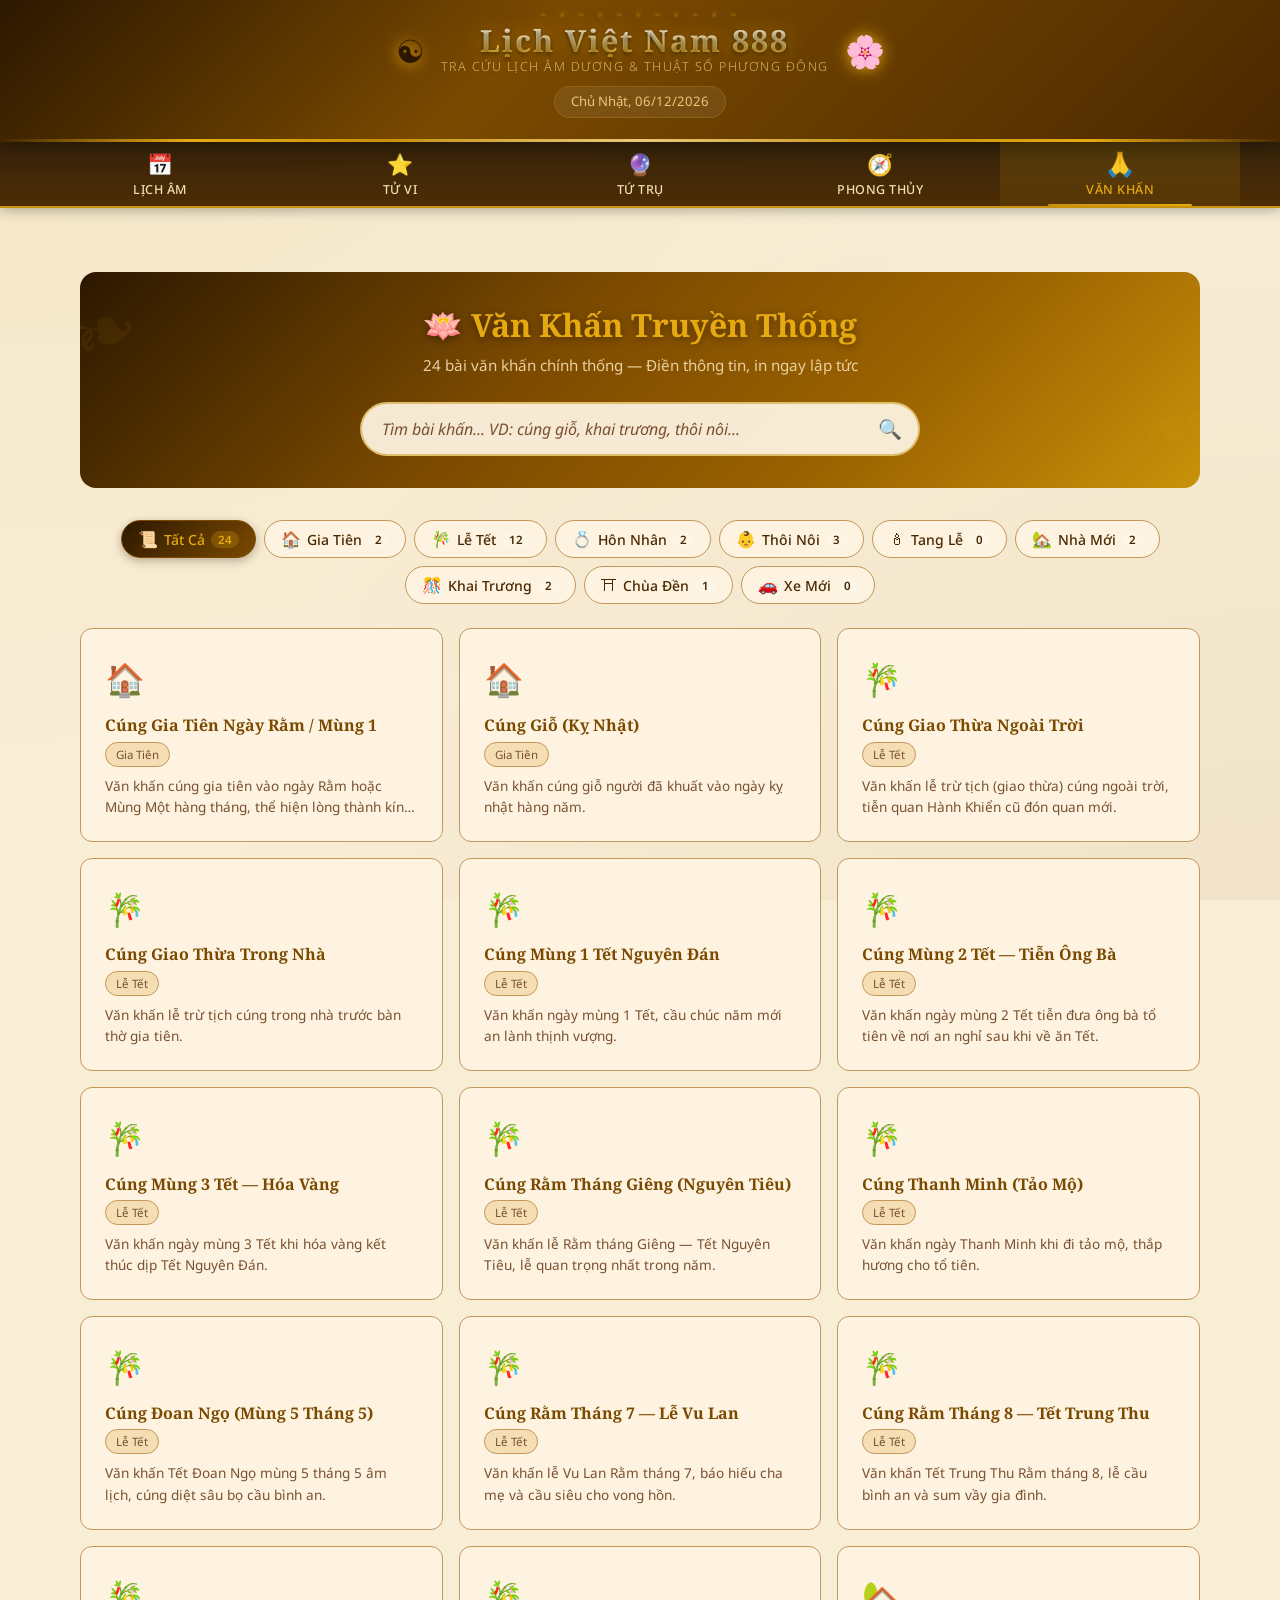
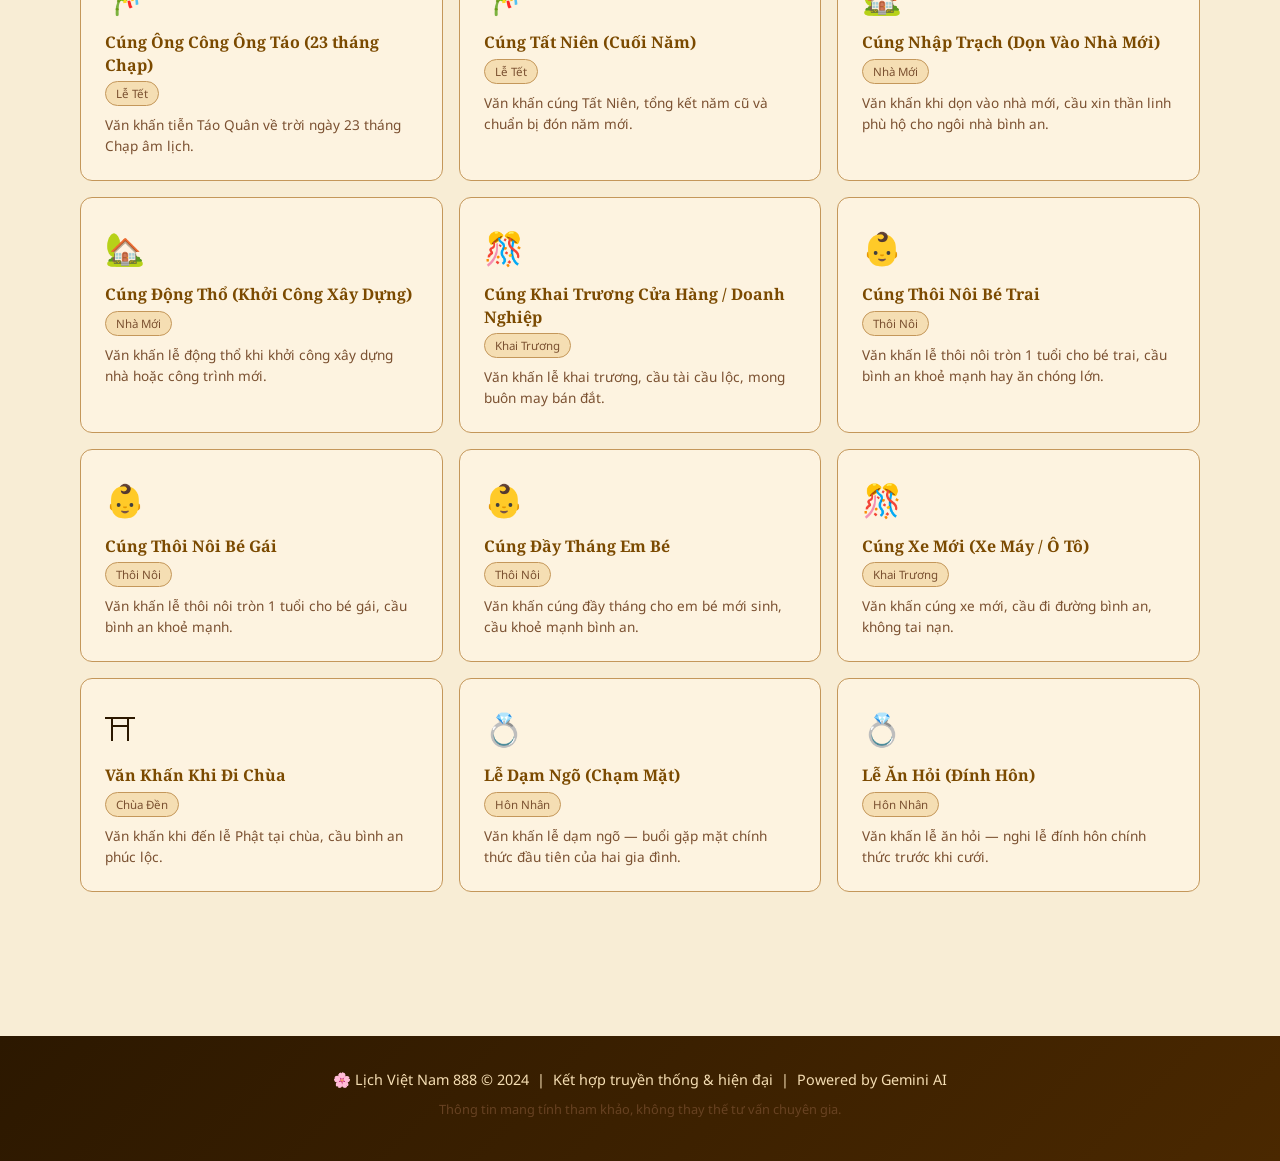
==== index.html @ 8cd6bfb8 "Add files via upload" ====
<!DOCTYPE html>
<html lang="vi">
<head>
  <meta charset="UTF-8" />
  <meta name="viewport" content="width=device-width, initial-scale=1.0" />
  <meta name="description" content="Lịch Việt Nam 888 - Tra cứu lịch âm, tử vi, tứ trụ, phong thủy và văn khấn truyền thống Việt Nam" />
  <title>Lịch Việt Nam 888 🌸</title>

  <!-- Google Fonts -->
  <link rel="preconnect" href="https://fonts.googleapis.com" />
  <link rel="preconnect" href="https://fonts.gstatic.com" crossorigin />
  <link href="https://fonts.googleapis.com/css2?family=Noto+Serif:ital,wght@0,400;0,600;0,700;1,400&family=Noto+Sans:wght@300;400;500;600&display=swap" rel="stylesheet" />

  <!-- CSS Core -->
  <link rel="stylesheet" href="css/base.css" />
  <link rel="stylesheet" href="css/header.css" />
  <link rel="stylesheet" href="css/components.css" />

  <!-- CSS Per-Feature -->
  <link rel="stylesheet" href="css/tu-vi.css" />
  <link rel="stylesheet" href="css/van-khan.css" />

  <!-- Print CSS -->
  <link rel="stylesheet" href="css/print.css" media="print" />
</head>
<body>

  <!-- ===== HEADER ===== -->
  <header class="site-header" id="site-header">
    <div class="header-inner">
      <div class="header-brand">
        <span class="brand-icon">☯</span>
        <div class="brand-text">
          <h1 class="brand-title">Lịch Việt Nam 888</h1>
          <p class="brand-sub">Tra cứu lịch âm dương &amp; thuật số phương Đông</p>
        </div>
        <span class="brand-icon brand-icon-right">🌸</span>
      </div>

      <!-- Thanh thông tin ngày hôm nay -->
      <div class="header-today" id="header-today">
        <span id="today-solar"></span>
      </div>
    </div>
  </header>

  <!-- ===== NAVIGATION ===== -->
  <nav class="main-nav" id="main-nav">
    <div class="nav-inner">
      <button class="nav-tab" data-section="lich-am" onclick="loadSection('lich-am')">
        <span class="tab-icon">📅</span>
        <span class="tab-label">Lịch Âm</span>
      </button>
      <button class="nav-tab" data-section="tu-vi" onclick="loadSection('tu-vi')">
        <span class="tab-icon">⭐</span>
        <span class="tab-label">Tử Vi</span>
      </button>
      <button class="nav-tab" data-section="tu-tru" onclick="loadSection('tu-tru')">
        <span class="tab-icon">🔮</span>
        <span class="tab-label">Tứ Trụ</span>
      </button>
      <button class="nav-tab" data-section="phong-thuy" onclick="loadSection('phong-thuy')">
        <span class="tab-icon">🧭</span>
        <span class="tab-label">Phong Thủy</span>
      </button>
      <button class="nav-tab active" data-section="van-khan" onclick="loadSection('van-khan')">
        <span class="tab-icon">🙏</span>
        <span class="tab-label">Văn Khấn</span>
      </button>
    </div>
  </nav>

  <!-- ===== APP CONTAINER ===== -->
  <main id="app" class="app-container">
    <div class="app-loading" id="app-loading">
      <div class="loading-spinner"></div>
      <p>Đang tải...</p>
    </div>
  </main>

  <!-- ===== TOAST NOTIFICATION ===== -->
  <div id="toast-container" class="toast-container"></div>

  <!-- ===== FOOTER ===== -->
  <footer class="site-footer">
    <div class="footer-inner">
      <p>🌸 Lịch Việt Nam 888 &copy; 2024 &nbsp;|&nbsp; Kết hợp truyền thống &amp; hiện đại &nbsp;|&nbsp; Powered by Gemini AI</p>
      <p class="footer-note">Thông tin mang tính tham khảo, không thay thế tư vấn chuyên gia.</p>
    </div>
  </footer>

  <!-- ===== JAVASCRIPT ===== -->
  <!-- Config -->
  <script src="js/config.js"></script>

  <!-- AI Service -->
  <script src="js/ai-service.js"></script>

  <!-- Data -->
  <script src="js/data/van-khan-data.js"></script>
  <script src="js/data/sao-tu-vi.js"></script>

  <!-- Engines -->
  <script src="js/engines/tu-vi-engine.js"></script>

  <!-- App Router (phải load trước UI modules) -->
  <script src="js/app.js"></script>

  <!-- UI Modules -->
  <script src="js/ui/van-khan-ui.js"></script>
  <script src="js/ui/tu-vi-ui.js"></script>

  <!-- AI Modules -->
  <script src="js/ai/van-khan-ai.js"></script>
  <script src="js/ai/tu-vi-ai.js"></script>

</body>
</html>
---- css/base.css ----
/* ============================================================
   base.css — Reset, CSS Variables, Typography, Layout Chung
   Lịch Việt Nam 888
   ============================================================ */

/* ---- CSS Custom Properties ---- */
:root {
  /* Màu chủ đạo */
  --red:    #7B4A00;
  --red2:   #9B6200;
  --gold:   #C8920A;
  --gold2:  #E6AA10;
  --cream:  #FDF3E0;
  --cream2: #F5DEB3;
  --cream3: #E8C97A;
  --ink:    #2C1800;
  --ink2:   #4A2800;
  --ink3:   #7A5030;
  --bg:     #F8EDD5;
  --border: #C4975A;
  --shadow: rgba(100,60,10,0.18);

  /* Màu bổ sung */
  --green-good:  #2E7D32;
  --green-light: #E8F5E9;
  --red-bad:     #C62828;
  --red-light:   #FFEBEE;
  --blue-info:   #1565C0;
  --blue-light:  #E3F2FD;
  --amber:       #F57F17;
  --amber-light: #FFF8E1;

  /* Ngũ Hành */
  --kim-color:  #9E9E9E;
  --moc-color:  #388E3C;
  --thuy-color: #1565C0;
  --hoa-color:  #D32F2F;
  --tho-color:  #F57F17;

  /* Fonts */
  --font-serif: 'Noto Serif', 'Times New Roman', Georgia, serif;
  --font-sans:  'Noto Sans', 'Segoe UI', sans-serif;

  /* Spacing */
  --sp-xs:  4px;
  --sp-sm:  8px;
  --sp-md:  16px;
  --sp-lg:  24px;
  --sp-xl:  32px;
  --sp-2xl: 48px;

  /* Border radius */
  --r-sm:  4px;
  --r-md:  8px;
  --r-lg:  12px;
  --r-xl:  16px;
  --r-pill: 50px;

  /* Shadows */
  --shadow-sm:  0 1px 3px var(--shadow);
  --shadow-md:  0 4px 12px var(--shadow);
  --shadow-lg:  0 8px 24px var(--shadow);
  --shadow-xl:  0 12px 40px rgba(100,60,10,0.25);

  /* Transitions */
  --trans-fast:   0.15s ease;
  --trans-normal: 0.25s ease;
  --trans-slow:   0.4s ease;

  /* Layout */
  --max-width: 1200px;
  --content-pad: 20px;
}

/* ---- Box Model Reset ---- */
*,
*::before,
*::after {
  box-sizing: border-box;
  margin: 0;
  padding: 0;
}

/* ---- Base HTML / Body ---- */
html {
  font-size: 16px;
  scroll-behavior: smooth;
  -webkit-text-size-adjust: 100%;
}

body {
  font-family: var(--font-sans);
  font-size: 15px;
  line-height: 1.65;
  color: var(--ink);
  background-color: var(--bg);
  background-image:
    radial-gradient(ellipse at top left, rgba(200,146,10,0.08) 0%, transparent 60%),
    radial-gradient(ellipse at bottom right, rgba(123,74,0,0.06) 0%, transparent 60%);
  background-attachment: fixed;
  min-height: 100vh;
}

/* ---- Typography ---- */
h1, h2, h3, h4, h5, h6 {
  font-family: var(--font-serif);
  color: var(--ink);
  line-height: 1.3;
  font-weight: 700;
}

h1 { font-size: 2rem; }
h2 { font-size: 1.6rem; }
h3 { font-size: 1.3rem; }
h4 { font-size: 1.1rem; }
h5 { font-size: 1rem; }
h6 { font-size: 0.9rem; }

p {
  color: var(--ink2);
  margin-bottom: var(--sp-md);
}

p:last-child {
  margin-bottom: 0;
}

a {
  color: var(--red2);
  text-decoration: none;
  transition: color var(--trans-fast);
}

a:hover {
  color: var(--gold);
}

strong, b {
  font-weight: 600;
  color: var(--ink);
}

em, i {
  font-style: italic;
}

small {
  font-size: 0.8em;
  color: var(--ink3);
}

/* ---- Lists ---- */
ul, ol {
  padding-left: var(--sp-lg);
  color: var(--ink2);
}

li {
  margin-bottom: var(--sp-xs);
}

/* ---- Dividers ---- */
hr {
  border: none;
  border-top: 1px solid var(--border);
  margin: var(--sp-lg) 0;
  opacity: 0.5;
}

/* ---- Images ---- */
img {
  max-width: 100%;
  height: auto;
  display: block;
}

/* ---- Scrollbar tùy chỉnh ---- */
::-webkit-scrollbar {
  width: 8px;
  height: 8px;
}

::-webkit-scrollbar-track {
  background: var(--cream2);
}

::-webkit-scrollbar-thumb {
  background: var(--border);
  border-radius: var(--r-pill);
}

::-webkit-scrollbar-thumb:hover {
  background: var(--red2);
}

/* ---- App Container ---- */
.app-container {
  max-width: var(--max-width);
  margin: 0 auto;
  padding: var(--sp-xl) var(--content-pad);
  min-height: calc(100vh - 200px);
}

/* ---- App Loading Spinner ---- */
.app-loading {
  display: flex;
  flex-direction: column;
  align-items: center;
  justify-content: center;
  padding: var(--sp-2xl);
  gap: var(--sp-md);
  color: var(--ink3);
  font-size: 1rem;
}

/* ---- Section Title ---- */
.section-title {
  font-family: var(--font-serif);
  font-size: 1.8rem;
  color: var(--red);
  text-align: center;
  margin-bottom: var(--sp-sm);
  padding-bottom: var(--sp-sm);
  position: relative;
}

.section-title::after {
  content: '';
  display: block;
  width: 80px;
  height: 3px;
  background: linear-gradient(to right, var(--gold), var(--gold2), var(--gold));
  margin: var(--sp-sm) auto 0;
  border-radius: var(--r-pill);
}

.section-subtitle {
  text-align: center;
  color: var(--ink3);
  font-size: 0.95rem;
  margin-bottom: var(--sp-xl);
}

/* ---- Ornament Divider ---- */
.ornament {
  text-align: center;
  color: var(--gold);
  font-size: 1.2rem;
  letter-spacing: 8px;
  margin: var(--sp-lg) 0;
  opacity: 0.7;
}

/* ---- Site Footer ---- */
.site-footer {
  background: linear-gradient(135deg, var(--ink) 0%, var(--ink2) 100%);
  color: var(--cream2);
  padding: var(--sp-xl) var(--content-pad);
  text-align: center;
  margin-top: var(--sp-2xl);
}

.footer-inner p {
  color: var(--cream2);
  margin-bottom: var(--sp-sm);
  font-size: 0.9rem;
}

.footer-note {
  color: var(--ink3) !important;
  font-size: 0.8rem !important;
  opacity: 0.7;
}

/* ---- Utility Classes ---- */
.text-center { text-align: center; }
.text-right  { text-align: right; }
.text-left   { text-align: left; }

.text-gold   { color: var(--gold2); }
.text-red    { color: var(--red); }
.text-ink3   { color: var(--ink3); }
.text-green  { color: var(--green-good); }
.text-error  { color: var(--red-bad); }

.font-serif  { font-family: var(--font-serif); }
.font-bold   { font-weight: 700; }
.font-sm     { font-size: 0.85rem; }
.font-lg     { font-size: 1.15rem; }

.mt-0  { margin-top: 0; }
.mt-sm { margin-top: var(--sp-sm); }
.mt-md { margin-top: var(--sp-md); }
.mt-lg { margin-top: var(--sp-lg); }
.mt-xl { margin-top: var(--sp-xl); }

.mb-0  { margin-bottom: 0; }
.mb-sm { margin-bottom: var(--sp-sm); }
.mb-md { margin-bottom: var(--sp-md); }
.mb-lg { margin-bottom: var(--sp-lg); }

.hidden   { display: none !important; }
.visible  { display: block !important; }

.flex       { display: flex; }
.flex-wrap  { flex-wrap: wrap; }
.items-center { align-items: center; }
.gap-sm     { gap: var(--sp-sm); }
.gap-md     { gap: var(--sp-md); }

.w-full     { width: 100%; }
.mx-auto    { margin-left: auto; margin-right: auto; }

/* ---- Responsive Breakpoints ---- */
@media (max-width: 768px) {
  :root {
    --content-pad: 12px;
    --sp-xl: 24px;
    --sp-2xl: 32px;
  }

  html { font-size: 15px; }

  .app-container {
    padding: var(--sp-lg) var(--content-pad);
  }

  .section-title { font-size: 1.5rem; }
}

@media (max-width: 480px) {
  html { font-size: 14px; }
  :root { --content-pad: 10px; }
}
---- css/header.css ----
/* ============================================================
   header.css — Header + Navigation Tabs
   Lịch Việt Nam 888
   ============================================================ */

/* ---- Site Header ---- */
.site-header {
  background: linear-gradient(135deg, var(--ink) 0%, var(--red) 40%, var(--ink2) 100%);
  padding: var(--sp-lg) var(--content-pad);
  position: sticky;
  top: 0;
  z-index: 100;
  box-shadow: 0 4px 20px rgba(0,0,0,0.4);
  overflow: hidden;
}

/* Hiệu ứng viền hoa văn */
.site-header::before {
  content: '';
  position: absolute;
  bottom: 0;
  left: 0;
  right: 0;
  height: 3px;
  background: linear-gradient(to right,
    transparent 0%,
    var(--gold2) 15%,
    var(--gold) 30%,
    var(--cream3) 50%,
    var(--gold) 70%,
    var(--gold2) 85%,
    transparent 100%
  );
}

/* Hoa văn trang trí góc */
.site-header::after {
  content: '❧ ❦ ❧ ❦ ❧ ❦ ❧ ❦ ❧ ❦ ❧';
  position: absolute;
  top: 6px;
  left: 0;
  right: 0;
  text-align: center;
  font-size: 10px;
  color: var(--gold);
  opacity: 0.3;
  letter-spacing: 4px;
  pointer-events: none;
}

.header-inner {
  max-width: var(--max-width);
  margin: 0 auto;
  display: flex;
  flex-direction: column;
  align-items: center;
  gap: var(--sp-sm);
}

/* ---- Brand Block ---- */
.header-brand {
  display: flex;
  align-items: center;
  gap: var(--sp-md);
}

.brand-icon {
  font-size: 2rem;
  animation: float 3s ease-in-out infinite;
  filter: drop-shadow(0 0 8px var(--gold2));
}

.brand-icon-right {
  animation-delay: -1.5s;
}

@keyframes float {
  0%, 100% { transform: translateY(0) rotate(0deg); }
  50%       { transform: translateY(-4px) rotate(5deg); }
}

.brand-text {
  text-align: center;
}

.brand-title {
  font-family: var(--font-serif);
  font-size: 1.9rem;
  font-weight: 700;
  color: var(--cream);
  letter-spacing: 2px;
  text-shadow:
    0 0 20px rgba(200,146,10,0.6),
    0 2px 4px rgba(0,0,0,0.5);
  margin: 0;
  line-height: 1.1;
}

/* Hiệu ứng gradient chữ tiêu đề */
.brand-title {
  background: linear-gradient(to bottom, var(--cream) 30%, var(--gold2) 100%);
  -webkit-background-clip: text;
  -webkit-text-fill-color: transparent;
  background-clip: text;
}

.brand-sub {
  font-size: 0.78rem;
  color: var(--cream3);
  letter-spacing: 1.5px;
  text-transform: uppercase;
  opacity: 0.85;
  margin: 0;
  font-family: var(--font-sans);
  font-weight: 300;
}

/* ---- Header Today Info ---- */
.header-today {
  display: flex;
  align-items: center;
  gap: var(--sp-sm);
  font-size: 0.82rem;
  color: var(--cream3);
  background: rgba(255,255,255,0.07);
  border: 1px solid rgba(200,146,10,0.3);
  border-radius: var(--r-pill);
  padding: var(--sp-xs) var(--sp-md);
  font-family: var(--font-sans);
  backdrop-filter: blur(4px);
  flex-wrap: wrap;
  justify-content: center;
}

.header-today .sep {
  opacity: 0.4;
  margin: 0 2px;
}

#today-solar,
#today-lunar,
#today-canchi {
  white-space: nowrap;
}

/* ---- Main Navigation ---- */
.main-nav {
  background: linear-gradient(to bottom, rgba(44,24,0,0.95) 0%, rgba(74,40,0,0.98) 100%);
  border-bottom: 2px solid var(--gold);
  position: sticky;
  top: 0;
  z-index: 99;
  box-shadow: 0 2px 12px rgba(0,0,0,0.3);
}

/* Khi header sticky đẩy nav xuống */
@supports (position: sticky) {
  .site-header {
    position: sticky;
    top: 0;
    z-index: 100;
  }

  .main-nav {
    position: sticky;
    top: 0;
    z-index: 99;
  }
}

.nav-inner {
  max-width: var(--max-width);
  margin: 0 auto;
  display: flex;
  align-items: stretch;
  overflow-x: auto;
  scrollbar-width: none;
  -ms-overflow-style: none;
}

.nav-inner::-webkit-scrollbar {
  display: none;
}

/* ---- Navigation Tab Buttons ---- */
.nav-tab {
  display: flex;
  flex-direction: column;
  align-items: center;
  justify-content: center;
  gap: 3px;
  padding: var(--sp-sm) var(--sp-lg);
  min-width: 80px;
  flex: 1;
  border: none;
  background: transparent;
  cursor: pointer;
  font-family: var(--font-sans);
  transition: all var(--trans-normal);
  position: relative;
  color: var(--cream2);
  white-space: nowrap;
}

.nav-tab::after {
  content: '';
  position: absolute;
  bottom: 0;
  left: 50%;
  transform: translateX(-50%) scaleX(0);
  width: 60%;
  height: 2px;
  background: linear-gradient(to right, var(--gold), var(--gold2));
  transition: transform var(--trans-normal);
  border-radius: var(--r-pill);
}

.nav-tab:hover {
  background: rgba(200,146,10,0.12);
  color: var(--gold2);
}

.nav-tab:hover::after {
  transform: translateX(-50%) scaleX(0.6);
}

.nav-tab.active {
  background: linear-gradient(to bottom, rgba(200,146,10,0.2) 0%, rgba(200,146,10,0.1) 100%);
  color: var(--gold2);
}

.nav-tab.active::after {
  transform: translateX(-50%) scaleX(1);
}

.tab-icon {
  font-size: 1.3rem;
  display: block;
  transition: transform var(--trans-fast);
}

.nav-tab:hover .tab-icon,
.nav-tab.active .tab-icon {
  transform: scale(1.15);
}

.tab-label {
  font-size: 0.78rem;
  font-weight: 500;
  letter-spacing: 0.5px;
  text-transform: uppercase;
}

/* ---- Responsive Header ---- */
@media (max-width: 768px) {
  .site-header {
    padding: var(--sp-md) var(--content-pad);
  }

  .brand-title {
    font-size: 1.5rem;
    letter-spacing: 1px;
  }

  .brand-icon {
    font-size: 1.6rem;
  }

  .brand-sub {
    font-size: 0.7rem;
  }

  .header-today {
    font-size: 0.75rem;
    padding: 3px var(--sp-sm);
  }

  .nav-tab {
    padding: var(--sp-sm) var(--sp-md);
    min-width: 60px;
  }

  .tab-icon {
    font-size: 1.1rem;
  }

  .tab-label {
    font-size: 0.7rem;
  }
}

@media (max-width: 480px) {
  .brand-title { font-size: 1.3rem; }

  .header-today {
    font-size: 0.7rem;
  }

  .nav-tab {
    padding: var(--sp-sm) var(--sp-sm);
    min-width: 52px;
  }

  .tab-label {
    display: none;
  }

  .tab-icon {
    font-size: 1.3rem;
  }
}
---- css/components.css ----
/* ============================================================
   components.css — Card, Button, Form, Result-Box, Popup, Loading
   Lịch Việt Nam 888
   ============================================================ */

/* ===========================================================
   CARD
   =========================================================== */
.card {
  background: var(--cream);
  border: 1px solid var(--border);
  border-radius: var(--r-lg);
  box-shadow: var(--shadow-md);
  padding: var(--sp-lg);
  transition: box-shadow var(--trans-normal), transform var(--trans-normal);
}

.card:hover {
  box-shadow: var(--shadow-lg);
}

.card-clickable {
  cursor: pointer;
}

.card-clickable:hover {
  transform: translateY(-2px);
  box-shadow: var(--shadow-lg);
  border-color: var(--gold);
}

.card-header {
  display: flex;
  align-items: center;
  justify-content: space-between;
  margin-bottom: var(--sp-md);
  padding-bottom: var(--sp-sm);
  border-bottom: 1px solid var(--cream2);
}

.card-title {
  font-family: var(--font-serif);
  font-size: 1.1rem;
  color: var(--red);
  font-weight: 700;
  margin: 0;
}

.card-badge {
  font-size: 0.75rem;
  padding: 2px 10px;
  border-radius: var(--r-pill);
  background: var(--cream2);
  color: var(--ink3);
  border: 1px solid var(--border);
}

.card-body {
  color: var(--ink2);
  font-size: 0.9rem;
  line-height: 1.7;
}

/* Card Gold — dành cho kết quả nổi bật */
.card-gold {
  background: linear-gradient(135deg, var(--cream) 0%, var(--cream2) 100%);
  border-color: var(--gold);
  border-width: 2px;
}

/* ===========================================================
   BUTTONS
   =========================================================== */

/* Nút chính */
.btn {
  display: inline-flex;
  align-items: center;
  justify-content: center;
  gap: var(--sp-sm);
  padding: 10px 24px;
  border: none;
  border-radius: var(--r-md);
  font-family: var(--font-sans);
  font-size: 0.9rem;
  font-weight: 600;
  cursor: pointer;
  transition: all var(--trans-normal);
  text-decoration: none;
  white-space: nowrap;
  position: relative;
  overflow: hidden;
}

.btn::before {
  content: '';
  position: absolute;
  top: 50%;
  left: 50%;
  transform: translate(-50%, -50%) scale(0);
  width: 100%;
  height: 100%;
  background: rgba(255,255,255,0.15);
  border-radius: 50%;
  transition: transform 0.4s ease;
}

.btn:active::before {
  transform: translate(-50%, -50%) scale(2.5);
  opacity: 0;
  transition: transform 0.2s ease, opacity 0.3s ease;
}

/* Nút Primary — Gradient nâu vàng */
.btn-primary {
  background: linear-gradient(135deg, var(--ink) 0%, var(--red) 50%, var(--red2) 100%);
  color: var(--gold2);
  box-shadow: 0 4px 12px rgba(44,24,0,0.4);
  letter-spacing: 0.5px;
}

.btn-primary:hover {
  background: linear-gradient(135deg, var(--red) 0%, var(--red2) 50%, var(--gold) 100%);
  transform: translateY(-2px);
  box-shadow: 0 6px 18px rgba(44,24,0,0.5);
  color: var(--cream);
}

.btn-primary:active {
  transform: translateY(0);
  box-shadow: 0 2px 8px rgba(44,24,0,0.4);
}

/* Nút Secondary */
.btn-secondary {
  background: var(--cream);
  color: var(--ink2);
  border: 1.5px solid var(--border);
}

.btn-secondary:hover {
  background: var(--cream2);
  border-color: var(--red);
  color: var(--red);
  transform: translateY(-1px);
}

/* Nút Gold */
.btn-gold {
  background: linear-gradient(135deg, var(--gold) 0%, var(--gold2) 100%);
  color: var(--ink);
  box-shadow: 0 4px 12px rgba(200,146,10,0.35);
}

.btn-gold:hover {
  background: linear-gradient(135deg, var(--gold2) 0%, var(--cream3) 100%);
  transform: translateY(-2px);
  box-shadow: 0 6px 18px rgba(200,146,10,0.45);
}

/* Nút Danger */
.btn-danger {
  background: linear-gradient(135deg, #b71c1c 0%, #c62828 100%);
  color: white;
  box-shadow: 0 4px 12px rgba(183,28,28,0.3);
}

.btn-danger:hover {
  background: linear-gradient(135deg, #c62828 0%, #d32f2f 100%);
  transform: translateY(-2px);
}

/* Nút Ghost */
.btn-ghost {
  background: transparent;
  color: var(--red2);
  border: 1.5px solid var(--border);
}

.btn-ghost:hover {
  background: var(--cream);
  border-color: var(--red);
  color: var(--red);
}

/* Nút Kích thước */
.btn-sm {
  padding: 6px 14px;
  font-size: 0.82rem;
}

.btn-lg {
  padding: 14px 32px;
  font-size: 1rem;
}

.btn-full {
  width: 100%;
}

.btn:disabled {
  opacity: 0.5;
  cursor: not-allowed;
  transform: none !important;
  box-shadow: none !important;
}

/* Nhóm nút */
.btn-group {
  display: flex;
  gap: var(--sp-sm);
  flex-wrap: wrap;
}

.btn-group-center {
  justify-content: center;
}

/* ===========================================================
   FORM
   =========================================================== */
.form-section {
  background: var(--cream);
  border: 1px solid var(--border);
  border-radius: var(--r-lg);
  padding: var(--sp-xl);
  box-shadow: var(--shadow-md);
}

.form-title {
  font-family: var(--font-serif);
  font-size: 1.2rem;
  color: var(--red);
  margin-bottom: var(--sp-lg);
  display: flex;
  align-items: center;
  gap: var(--sp-sm);
}

.form-grid {
  display: grid;
  grid-template-columns: repeat(2, 1fr);
  gap: var(--sp-md);
}

.form-grid-3 {
  grid-template-columns: repeat(3, 1fr);
}

.form-full {
  grid-column: 1 / -1;
}

.form-group {
  display: flex;
  flex-direction: column;
  gap: 5px;
}

.form-label {
  font-size: 0.75rem;
  font-weight: 600;
  letter-spacing: 0.8px;
  text-transform: uppercase;
  color: var(--ink3);
}

.form-label .required {
  color: var(--red-bad);
  margin-left: 2px;
}

.form-input,
.form-select,
.form-textarea {
  padding: 10px 14px;
  border: 1.5px solid var(--border);
  border-radius: var(--r-md);
  background: white;
  color: var(--ink);
  font-family: var(--font-sans);
  font-size: 0.9rem;
  transition: border-color var(--trans-fast), box-shadow var(--trans-fast);
  width: 100%;
  appearance: none;
  -webkit-appearance: none;
}

.form-input:focus,
.form-select:focus,
.form-textarea:focus {
  outline: none;
  border-color: var(--red2);
  box-shadow: 0 0 0 3px rgba(155,98,0,0.15);
}

.form-input::placeholder,
.form-textarea::placeholder {
  color: var(--ink3);
  opacity: 0.6;
}

.form-select {
  background-image: url("data:image/svg+xml,%3Csvg xmlns='http://www.w3.org/2000/svg' width='12' height='8'%3E%3Cpath d='M6 8L0 0h12z' fill='%237A5030'/%3E%3C/svg%3E");
  background-repeat: no-repeat;
  background-position: right 12px center;
  padding-right: 36px;
}

.form-textarea {
  min-height: 80px;
  resize: vertical;
  line-height: 1.6;
}

.form-hint {
  font-size: 0.78rem;
  color: var(--ink3);
  margin-top: 3px;
}

.form-error {
  font-size: 0.78rem;
  color: var(--red-bad);
  margin-top: 3px;
}

/* Form Actions */
.form-actions {
  margin-top: var(--sp-lg);
  display: flex;
  gap: var(--sp-sm);
  justify-content: center;
  flex-wrap: wrap;
}

/* ===========================================================
   RESULT BOX
   =========================================================== */
.result-section {
  margin-top: var(--sp-xl);
  animation: fadeInUp 0.4s ease;
}

@keyframes fadeInUp {
  from { opacity: 0; transform: translateY(20px); }
  to   { opacity: 1; transform: translateY(0); }
}

.result-grid {
  display: grid;
  grid-template-columns: repeat(2, 1fr);
  gap: var(--sp-md);
}

.result-grid-4 {
  grid-template-columns: repeat(4, 1fr);
}

.result-item {
  background: linear-gradient(135deg, var(--cream) 0%, var(--cream2) 100%);
  border: 1px solid var(--border);
  border-radius: var(--r-md);
  padding: var(--sp-md);
  text-align: center;
}

.result-label {
  font-size: 0.72rem;
  font-weight: 600;
  text-transform: uppercase;
  letter-spacing: 0.8px;
  color: var(--ink3);
  margin-bottom: var(--sp-xs);
}

.result-value {
  font-family: var(--font-serif);
  font-size: 1.3rem;
  font-weight: 700;
  color: var(--red);
}

.result-sub {
  font-size: 0.78rem;
  color: var(--ink3);
  margin-top: 2px;
}

/* Highlight Box */
.highlight-box {
  background: linear-gradient(135deg, #fffbf0 0%, var(--cream2) 100%);
  border: 2px solid var(--gold);
  border-radius: var(--r-lg);
  padding: var(--sp-lg);
  position: relative;
  overflow: hidden;
}

.highlight-box::before {
  content: '';
  position: absolute;
  top: -20px;
  right: -20px;
  width: 80px;
  height: 80px;
  background: radial-gradient(circle, rgba(200,146,10,0.1) 0%, transparent 70%);
}

/* Info Box */
.info-box {
  display: flex;
  gap: var(--sp-sm);
  padding: var(--sp-md);
  border-radius: var(--r-md);
  font-size: 0.88rem;
}

.info-box-good {
  background: var(--green-light);
  border-left: 4px solid var(--green-good);
  color: #1b5e20;
}

.info-box-bad {
  background: var(--red-light);
  border-left: 4px solid var(--red-bad);
  color: #7f0000;
}

.info-box-info {
  background: var(--blue-light);
  border-left: 4px solid var(--blue-info);
  color: #0d47a1;
}

.info-box-warn {
  background: var(--amber-light);
  border-left: 4px solid var(--amber);
  color: #e65100;
}

/* ===========================================================
   AI RESULT BOX
   =========================================================== */
.ai-box {
  background: linear-gradient(135deg, var(--cream) 0%, #fffbee 100%);
  border: 2px solid var(--gold);
  border-radius: var(--r-lg);
  padding: var(--sp-lg);
  margin-top: var(--sp-lg);
  box-shadow: 0 4px 20px rgba(200,146,10,0.15);
  position: relative;
}

.ai-box::before {
  content: '';
  position: absolute;
  top: 0; left: 0; right: 0;
  height: 3px;
  background: linear-gradient(to right, var(--gold), var(--gold2), var(--cream3), var(--gold2), var(--gold));
  border-radius: var(--r-lg) var(--r-lg) 0 0;
}

.ai-box-header {
  display: flex;
  align-items: center;
  gap: var(--sp-sm);
  margin-bottom: var(--sp-md);
  padding-bottom: var(--sp-sm);
  border-bottom: 1px dashed var(--cream3);
}

.ai-box-title {
  font-family: var(--font-serif);
  font-size: 1rem;
  font-weight: 700;
  color: var(--red);
  margin: 0;
}

.ai-box-content {
  font-size: 0.92rem;
  line-height: 1.8;
  color: var(--ink2);
  white-space: pre-wrap;
}

.ai-box-content p {
  margin-bottom: var(--sp-sm);
  color: var(--ink2);
}

.ai-loading {
  display: flex;
  align-items: center;
  gap: var(--sp-md);
  color: var(--ink3);
  font-size: 0.9rem;
  padding: var(--sp-md) 0;
}

/* ===========================================================
   LOADING SPINNER
   =========================================================== */
.loading-spinner {
  width: 40px;
  height: 40px;
  border: 3px solid var(--cream2);
  border-top-color: var(--gold);
  border-radius: 50%;
  animation: spin 0.8s linear infinite;
  flex-shrink: 0;
}

.loading-spinner-sm {
  width: 20px;
  height: 20px;
  border-width: 2px;
}

@keyframes spin {
  to { transform: rotate(360deg); }
}

/* Dots loading */
.loading-dots {
  display: flex;
  gap: 4px;
  align-items: center;
}

.loading-dots span {
  width: 6px;
  height: 6px;
  border-radius: 50%;
  background: var(--gold);
  animation: blink 1.4s infinite;
}

.loading-dots span:nth-child(2) { animation-delay: 0.2s; }
.loading-dots span:nth-child(3) { animation-delay: 0.4s; }

@keyframes blink {
  0%, 80%, 100% { opacity: 0.2; transform: scale(0.8); }
  40%            { opacity: 1;   transform: scale(1.2); }
}

/* ===========================================================
   POPUP / MODAL
   =========================================================== */
.popup-overlay {
  position: fixed;
  inset: 0;
  background: rgba(0,0,0,0.6);
  z-index: 200;
  display: flex;
  align-items: center;
  justify-content: center;
  padding: var(--sp-md);
  backdrop-filter: blur(4px);
  animation: fadeIn 0.2s ease;
}

@keyframes fadeIn {
  from { opacity: 0; }
  to   { opacity: 1; }
}

.popup {
  background: var(--cream);
  border: 2px solid var(--gold);
  border-radius: var(--r-xl);
  padding: var(--sp-xl);
  max-width: 600px;
  width: 100%;
  max-height: 85vh;
  overflow-y: auto;
  box-shadow: var(--shadow-xl);
  position: relative;
  animation: slideUp 0.3s ease;
}

@keyframes slideUp {
  from { opacity: 0; transform: translateY(30px); }
  to   { opacity: 1; transform: translateY(0); }
}

.popup-header {
  display: flex;
  align-items: center;
  justify-content: space-between;
  margin-bottom: var(--sp-lg);
  padding-bottom: var(--sp-md);
  border-bottom: 1px solid var(--cream2);
}

.popup-title {
  font-family: var(--font-serif);
  font-size: 1.3rem;
  color: var(--red);
  margin: 0;
}

.popup-close {
  width: 32px;
  height: 32px;
  border: 1.5px solid var(--border);
  border-radius: 50%;
  background: var(--cream2);
  cursor: pointer;
  display: flex;
  align-items: center;
  justify-content: center;
  font-size: 1rem;
  color: var(--ink3);
  transition: all var(--trans-fast);
  flex-shrink: 0;
}

.popup-close:hover {
  background: var(--red-light);
  border-color: var(--red-bad);
  color: var(--red-bad);
  transform: rotate(90deg);
}

/* ===========================================================
   TABS (trong các section)
   =========================================================== */
.tabs {
  display: flex;
  gap: 0;
  border-bottom: 2px solid var(--cream2);
  margin-bottom: var(--sp-lg);
  overflow-x: auto;
  scrollbar-width: none;
}

.tabs::-webkit-scrollbar { display: none; }

.tab-btn {
  padding: var(--sp-sm) var(--sp-lg);
  border: none;
  background: transparent;
  font-family: var(--font-sans);
  font-size: 0.88rem;
  font-weight: 500;
  color: var(--ink3);
  cursor: pointer;
  position: relative;
  white-space: nowrap;
  transition: color var(--trans-fast);
}

.tab-btn::after {
  content: '';
  position: absolute;
  bottom: -2px;
  left: 0;
  right: 0;
  height: 2px;
  background: var(--gold);
  transform: scaleX(0);
  transition: transform var(--trans-normal);
  border-radius: var(--r-pill);
}

.tab-btn:hover { color: var(--red2); }

.tab-btn.active {
  color: var(--red);
  font-weight: 600;
}

.tab-btn.active::after {
  transform: scaleX(1);
}

.tab-content {
  display: none;
}

.tab-content.active {
  display: block;
  animation: fadeInUp 0.3s ease;
}

/* ===========================================================
   TOAST NOTIFICATION
   =========================================================== */
.toast-container {
  position: fixed;
  bottom: var(--sp-xl);
  left: 50%;
  transform: translateX(-50%);
  z-index: 999;
  display: flex;
  flex-direction: column;
  gap: var(--sp-sm);
  align-items: center;
  pointer-events: none;
}

.toast {
  background: var(--ink);
  color: var(--cream);
  padding: var(--sp-sm) var(--sp-lg);
  border-radius: var(--r-pill);
  font-size: 0.88rem;
  box-shadow: var(--shadow-lg);
  border: 1px solid rgba(200,146,10,0.3);
  animation: toastIn 0.3s ease, toastOut 0.3s ease forwards;
  animation-delay: 0s, 2.5s;
  white-space: nowrap;
  max-width: 400px;
  text-align: center;
}

.toast-success {
  background: linear-gradient(135deg, #1b5e20, #2e7d32);
  border-color: #4caf50;
}

.toast-error {
  background: linear-gradient(135deg, #7f0000, #b71c1c);
  border-color: #ef5350;
}

.toast-warn {
  background: linear-gradient(135deg, #e65100, #f57c00);
  border-color: #ffb74d;
}

@keyframes toastIn {
  from { opacity: 0; transform: translateY(20px) scale(0.9); }
  to   { opacity: 1; transform: translateY(0) scale(1); }
}

@keyframes toastOut {
  from { opacity: 1; transform: translateY(0) scale(1); }
  to   { opacity: 0; transform: translateY(-10px) scale(0.95); }
}

/* ===========================================================
   TABLE
   =========================================================== */
.data-table {
  width: 100%;
  border-collapse: collapse;
  font-size: 0.9rem;
}

.data-table th {
  background: linear-gradient(135deg, var(--ink) 0%, var(--red) 100%);
  color: var(--gold2);
  font-family: var(--font-serif);
  font-weight: 600;
  padding: var(--sp-sm) var(--sp-md);
  text-align: left;
  letter-spacing: 0.5px;
}

.data-table td {
  padding: var(--sp-sm) var(--sp-md);
  border-bottom: 1px solid var(--cream2);
  color: var(--ink2);
  vertical-align: top;
}

.data-table tr:nth-child(even) td {
  background: rgba(245,222,179,0.3);
}

.data-table tr:hover td {
  background: var(--cream2);
}

/* ===========================================================
   BADGE / TAG
   =========================================================== */
.badge {
  display: inline-flex;
  align-items: center;
  padding: 2px 10px;
  border-radius: var(--r-pill);
  font-size: 0.75rem;
  font-weight: 600;
  letter-spacing: 0.5px;
}

.badge-good {
  background: var(--green-light);
  color: var(--green-good);
  border: 1px solid #a5d6a7;
}

.badge-bad {
  background: var(--red-light);
  color: var(--red-bad);
  border: 1px solid #ef9a9a;
}

.badge-neutral {
  background: var(--cream2);
  color: var(--ink3);
  border: 1px solid var(--border);
}

.badge-gold {
  background: var(--amber-light);
  color: #b45309;
  border: 1px solid #fcd34d;
}

/* ===========================================================
   NGŨ HÀNH COLORS
   =========================================================== */
.nhanh-kim  { color: var(--kim-color);  }
.nhanh-moc  { color: var(--moc-color);  }
.nhanh-thuy { color: var(--thuy-color); }
.nhanh-hoa  { color: var(--hoa-color);  }
.nhanh-tho  { color: var(--tho-color);  }

.bg-kim  { background: #f5f5f5; border-color: var(--kim-color);  }
.bg-moc  { background: #e8f5e9; border-color: var(--moc-color);  }
.bg-thuy { background: #e3f2fd; border-color: var(--thuy-color); }
.bg-hoa  { background: #ffebee; border-color: var(--hoa-color);  }
.bg-tho  { background: #fff8e1; border-color: var(--tho-color);  }

/* ===========================================================
   RESPONSIVE
   =========================================================== */
@media (max-width: 768px) {
  .form-grid    { grid-template-columns: 1fr; }
  .form-grid-3  { grid-template-columns: 1fr; }
  .form-full    { grid-column: 1; }
  .result-grid  { grid-template-columns: repeat(2, 1fr); }
  .result-grid-4 { grid-template-columns: repeat(2, 1fr); }

  .popup {
    padding: var(--sp-lg);
    max-height: 90vh;
  }

  .btn-group { justify-content: center; }
}

@media (max-width: 480px) {
  .result-grid  { grid-template-columns: 1fr; }
  .result-grid-4 { grid-template-columns: repeat(2, 1fr); }
  .form-section { padding: var(--sp-md); }
}
---- css/tu-vi.css ----
/* ============================================================
   tu-vi.css — Styles cho module Tử Vi
   Lịch Việt Nam 888
   ============================================================ */

/* ===========================================================
   FORM NHẬP THÔNG TIN
   =========================================================== */
.tv-form-grid {
  display: grid;
  grid-template-columns: repeat(3, 1fr);
  gap: var(--sp-md);
}

.tv-form-group {
  display: flex;
  flex-direction: column;
  gap: var(--sp-xs);
}

.tv-form-group.span-2 {
  grid-column: span 2;
}

.tv-form-label {
  font-size: 0.82rem;
  font-weight: 600;
  color: var(--ink2);
}

.tv-form-input,
.tv-form-select {
  padding: 9px 12px;
  border: 1.5px solid var(--border);
  border-radius: var(--r-md);
  background: #fff;
  font-family: var(--font-sans);
  font-size: 0.9rem;
  color: var(--ink);
  outline: none;
  transition: border-color var(--trans-fast), box-shadow var(--trans-fast);
}

.tv-form-input:focus,
.tv-form-select:focus {
  border-color: var(--gold);
  box-shadow: 0 0 0 3px rgba(200,146,10,0.15);
}

.tv-submit-wrap {
  margin-top: var(--sp-lg);
  display: flex;
  justify-content: center;
}

/* ===========================================================
   TỨ TRỤ SINH (4 ô trên)
   =========================================================== */
.tv-tu-tru {
  display: grid;
  grid-template-columns: repeat(4, 1fr);
  gap: var(--sp-md);
  margin-bottom: var(--sp-lg);
}

.tv-tru-item {
  background: linear-gradient(180deg, var(--cream) 0%, var(--cream2) 100%);
  border: 2px solid var(--border);
  border-radius: var(--r-lg);
  padding: var(--sp-md);
  text-align: center;
  position: relative;
  transition: border-color var(--trans-normal), box-shadow var(--trans-normal);
}

.tv-tru-item:hover {
  border-color: var(--gold);
  box-shadow: var(--shadow-md);
}

.tv-tru-label {
  font-size: 0.7rem;
  font-weight: 700;
  text-transform: uppercase;
  letter-spacing: 1.5px;
  color: var(--ink3);
  margin-bottom: var(--sp-xs);
}

.tv-tru-can-chi {
  font-family: var(--font-serif);
  font-size: 1.6rem;
  font-weight: 700;
  color: var(--red);
  line-height: 1.2;
  margin-bottom: 4px;
}

.tv-tru-hanh {
  font-size: 0.78rem;
  font-weight: 600;
  padding: 2px 8px;
  border-radius: var(--r-pill);
  display: inline-block;
}

/* Màu Ngũ Hành cho trụ */
.hanh-kim  { background: rgba(158,158,158,0.15); color: var(--kim-color);  border: 1px solid var(--kim-color);  }
.hanh-moc  { background: rgba(56,142,60,0.12);   color: var(--moc-color);  border: 1px solid var(--moc-color);  }
.hanh-thuy { background: rgba(21,101,192,0.12);  color: var(--thuy-color); border: 1px solid var(--thuy-color); }
.hanh-hoa  { background: rgba(211,47,47,0.12);   color: var(--hoa-color);  border: 1px solid var(--hoa-color);  }
.hanh-tho  { background: rgba(245,127,23,0.12);  color: var(--tho-color);  border: 1px solid var(--tho-color);  }

/* ===========================================================
   THÔNG TIN MỆNH - CỤC - CHỦ MỆNH - THÂN
   =========================================================== */
.tv-menh-grid {
  display: grid;
  grid-template-columns: repeat(4, 1fr);
  gap: var(--sp-md);
  margin-bottom: var(--sp-xl);
}

.tv-menh-item {
  background: var(--cream);
  border: 1.5px solid var(--border);
  border-radius: var(--r-lg);
  padding: var(--sp-md) var(--sp-sm);
  text-align: center;
}

.tv-menh-label {
  font-size: 0.7rem;
  font-weight: 700;
  letter-spacing: 1px;
  color: var(--ink3);
  margin-bottom: 6px;
}

.tv-menh-value {
  font-family: var(--font-serif);
  font-size: 1.05rem;
  font-weight: 700;
  color: var(--red2);
}

.tv-menh-sub {
  font-size: 0.75rem;
  color: var(--ink3);
  margin-top: 2px;
}

/* ===========================================================
   LÁ SỐ TỬ VI — GRID 4×4
   =========================================================== */
.tv-la-so-wrap {
  position: relative;
  margin-bottom: var(--sp-xl);
}

.tv-la-so-title {
  font-family: var(--font-serif);
  font-size: 1.1rem;
  color: var(--red);
  text-align: center;
  margin-bottom: var(--sp-md);
  font-weight: 700;
}

/* Grid 4×4: 12 ô ngoài + 1 ô trung tâm */
.tv-la-so-grid {
  display: grid;
  grid-template-columns: repeat(4, 1fr);
  grid-template-rows: repeat(4, auto);
  gap: 6px;
  background: var(--cream2);
  border: 2px solid var(--border);
  border-radius: var(--r-lg);
  padding: 6px;
}

/* Ô cung */
.tv-cung {
  background: var(--cream);
  border: 1.5px solid var(--border);
  border-radius: var(--r-md);
  padding: var(--sp-sm);
  min-height: 110px;
  cursor: pointer;
  transition: all var(--trans-normal);
  position: relative;
  overflow: hidden;
}

.tv-cung:hover {
  border-color: var(--gold);
  box-shadow: var(--shadow-md);
  z-index: 2;
}

.tv-cung.menh-cung {
  border-color: var(--red);
  border-width: 2px;
}

.tv-cung.than-cung {
  border-color: var(--blue-info);
  border-width: 2px;
}

/* Tên cung + Địa Chi */
.tv-cung-header {
  display: flex;
  justify-content: space-between;
  align-items: flex-start;
  margin-bottom: 4px;
}

.tv-cung-name {
  font-family: var(--font-serif);
  font-size: 0.72rem;
  font-weight: 700;
  color: var(--red);
  line-height: 1.2;
}

.tv-cung-chi {
  font-size: 0.7rem;
  font-weight: 600;
  color: var(--ink3);
  background: var(--cream2);
  padding: 1px 5px;
  border-radius: var(--r-sm);
}

/* Vùng chứa sao */
.tv-cung-sao {
  display: flex;
  flex-wrap: wrap;
  gap: 2px;
  margin-top: 2px;
}

/* Tên sao */
.tv-sao {
  font-size: 0.65rem;
  padding: 1px 4px;
  border-radius: 3px;
  white-space: nowrap;
  font-weight: 500;
}

/* Phân loại sao theo màu */
.tv-sao-chinh-tinh {
  background: rgba(123,74,0,0.12);
  color: var(--red);
  border: 1px solid rgba(123,74,0,0.2);
  font-weight: 700;
}

.tv-sao-phu-tinh {
  background: rgba(21,101,192,0.08);
  color: var(--blue-info);
  border: 1px solid rgba(21,101,192,0.15);
}

.tv-sao-tap-tinh {
  background: rgba(158,158,158,0.1);
  color: var(--ink3);
  border: 1px solid rgba(158,158,158,0.2);
}

.tv-sao-cat {
  background: rgba(46,125,50,0.1);
  color: var(--green-good);
  border: 1px solid rgba(46,125,50,0.2);
}

.tv-sao-hung {
  background: rgba(198,40,40,0.08);
  color: var(--red-bad);
  border: 1px solid rgba(198,40,40,0.15);
}

/* Ô trung tâm (2×2) */
.tv-cung-trung-tam {
  grid-column: 2 / 4;
  grid-row: 2 / 4;
  background: linear-gradient(135deg, var(--ink) 0%, var(--red) 40%, var(--red2) 100%);
  border-radius: var(--r-lg);
  padding: var(--sp-md);
  display: flex;
  flex-direction: column;
  align-items: center;
  justify-content: center;
  gap: var(--sp-sm);
  cursor: default;
  min-height: 140px;
  border: 2px solid var(--gold);
}

.tv-trung-tam-name {
  font-family: var(--font-serif);
  font-size: 1.1rem;
  font-weight: 700;
  color: var(--gold2);
  text-align: center;
}

.tv-trung-tam-info {
  font-size: 0.78rem;
  color: var(--cream2);
  text-align: center;
  line-height: 1.6;
}

.tv-trung-tam-divider {
  width: 40px;
  height: 1px;
  background: rgba(200,146,10,0.4);
}

/* Badge Mệnh/Thân cung */
.tv-cung-badge {
  position: absolute;
  top: 4px;
  right: 4px;
  font-size: 0.6rem;
  font-weight: 700;
  padding: 1px 5px;
  border-radius: var(--r-sm);
}

.tv-badge-menh {
  background: rgba(123,74,0,0.15);
  color: var(--red);
  border: 1px solid var(--red);
}

.tv-badge-than {
  background: rgba(21,101,192,0.12);
  color: var(--blue-info);
  border: 1px solid var(--blue-info);
}

/* ===========================================================
   TABS: ĐẠI VẬN / AI LUẬN GIẢI
   =========================================================== */
.tv-tabs-wrap {
  margin-top: var(--sp-xl);
}

/* Tái dùng .tabs và .tab-btn từ components.css */

/* ===========================================================
   ĐẠI VẬN
   =========================================================== */
.tv-dai-van-grid {
  display: grid;
  grid-template-columns: repeat(6, 1fr);
  gap: var(--sp-sm);
  margin-bottom: var(--sp-lg);
}

.tv-dai-van-item {
  background: var(--cream);
  border: 1.5px solid var(--border);
  border-radius: var(--r-md);
  padding: var(--sp-sm);
  text-align: center;
  cursor: pointer;
  transition: all var(--trans-normal);
}

.tv-dai-van-item:hover {
  border-color: var(--gold);
  box-shadow: var(--shadow-sm);
}

.tv-dai-van-item.hien-tai {
  border-color: var(--gold);
  background: linear-gradient(135deg, rgba(200,146,10,0.1) 0%, var(--cream) 100%);
  box-shadow: var(--shadow-md);
}

.tv-dv-tuoi {
  font-size: 0.68rem;
  color: var(--ink3);
  margin-bottom: 2px;
}

.tv-dv-can-chi {
  font-family: var(--font-serif);
  font-size: 0.95rem;
  font-weight: 700;
  color: var(--red);
}

.tv-dv-hanh {
  font-size: 0.65rem;
  margin-top: 2px;
  color: var(--ink3);
}

.tv-dv-nam {
  font-size: 0.62rem;
  color: var(--ink3);
  margin-top: 2px;
}

/* Tiểu Vận */
.tv-tieu-van-title {
  font-family: var(--font-serif);
  font-size: 0.95rem;
  color: var(--red2);
  margin: var(--sp-lg) 0 var(--sp-sm);
  font-weight: 700;
}

.tv-tieu-van-grid {
  display: grid;
  grid-template-columns: repeat(10, 1fr);
  gap: 4px;
}

.tv-tieu-van-item {
  background: var(--cream);
  border: 1px solid var(--border);
  border-radius: var(--r-sm);
  padding: 4px;
  text-align: center;
  font-size: 0.65rem;
}

.tv-tieu-van-item.hien-tai {
  border-color: var(--gold);
  background: rgba(200,146,10,0.1);
}

.tv-tv-tuoi {
  color: var(--ink3);
  display: block;
}

.tv-tv-can-chi {
  font-weight: 700;
  color: var(--red);
  display: block;
}

/* ===========================================================
   POPUP CHI TIẾT CUNG
   =========================================================== */
.tv-cung-popup {
  max-width: 520px;
  width: 100%;
}

.tv-popup-cung-name {
  font-family: var(--font-serif);
  font-size: 1.4rem;
  color: var(--red);
  font-weight: 700;
  margin-bottom: 4px;
}

.tv-popup-cung-chi {
  font-size: 0.85rem;
  color: var(--ink3);
  margin-bottom: var(--sp-md);
}

.tv-popup-sao-section {
  margin-bottom: var(--sp-md);
}

.tv-popup-sao-title {
  font-size: 0.78rem;
  font-weight: 700;
  text-transform: uppercase;
  letter-spacing: 1px;
  color: var(--ink3);
  margin-bottom: var(--sp-sm);
  padding-bottom: 4px;
  border-bottom: 1px solid var(--cream2);
}

.tv-popup-sao-list {
  display: flex;
  flex-wrap: wrap;
  gap: var(--sp-xs);
}

.tv-popup-sao-item {
  display: flex;
  flex-direction: column;
  align-items: center;
  gap: 2px;
  padding: var(--sp-sm) var(--sp-md);
  border-radius: var(--r-md);
  border: 1.5px solid var(--border);
  background: var(--cream);
  min-width: 64px;
}

.tv-popup-sao-name {
  font-family: var(--font-serif);
  font-size: 0.9rem;
  font-weight: 700;
  color: var(--ink);
}

.tv-popup-sao-type {
  font-size: 0.65rem;
  color: var(--ink3);
}

/* ===========================================================
   AI LUẬN GIẢI
   =========================================================== */
.tv-ai-wrap {
  padding: var(--sp-md) 0;
}

.tv-ai-btn-wrap {
  text-align: center;
  margin-bottom: var(--sp-lg);
}

.tv-ai-result {
  background: linear-gradient(135deg, #fffdf7 0%, #fff9ed 100%);
  border: 2px solid var(--border);
  border-radius: var(--r-lg);
  padding: var(--sp-lg);
  font-size: 0.92rem;
  line-height: 1.85;
  color: var(--ink2);
  white-space: pre-wrap;
}

.tv-ai-result h3,
.tv-ai-result strong {
  color: var(--red);
  font-family: var(--font-serif);
}

.tv-ai-section {
  margin-bottom: var(--sp-lg);
  padding-bottom: var(--sp-md);
  border-bottom: 1px dashed var(--cream2);
}

.tv-ai-section:last-child {
  border-bottom: none;
  margin-bottom: 0;
}

.tv-ai-section-title {
  font-family: var(--font-serif);
  font-size: 1rem;
  font-weight: 700;
  color: var(--red);
  margin-bottom: var(--sp-sm);
  display: flex;
  align-items: center;
  gap: var(--sp-xs);
}

/* Loading AI */
.tv-ai-loading {
  text-align: center;
  padding: var(--sp-xl);
  color: var(--ink3);
}

.tv-ai-loading-spinner {
  width: 36px;
  height: 36px;
  border: 3px solid var(--cream2);
  border-top-color: var(--gold);
  border-radius: 50%;
  animation: tv-spin 0.8s linear infinite;
  margin: 0 auto var(--sp-md);
}

@keyframes tv-spin {
  to { transform: rotate(360deg); }
}

/* ===========================================================
   RESPONSIVE
   =========================================================== */
@media (max-width: 900px) {
  .tv-dai-van-grid {
    grid-template-columns: repeat(4, 1fr);
  }
  .tv-tieu-van-grid {
    grid-template-columns: repeat(5, 1fr);
  }
}

@media (max-width: 700px) {
  .tv-form-grid {
    grid-template-columns: 1fr 1fr;
  }
  .tv-form-group.span-2 {
    grid-column: 1 / -1;
  }
  .tv-tu-tru {
    grid-template-columns: repeat(2, 1fr);
  }
  .tv-menh-grid {
    grid-template-columns: repeat(2, 1fr);
  }
  .tv-la-so-grid {
    gap: 3px;
    padding: 3px;
  }
  .tv-cung {
    min-height: 80px;
    padding: 5px;
  }
  .tv-cung-name { font-size: 0.62rem; }
  .tv-sao { font-size: 0.55rem; }
  .tv-dai-van-grid {
    grid-template-columns: repeat(3, 1fr);
  }
  .tv-tieu-van-grid {
    grid-template-columns: repeat(5, 1fr);
  }
}

@media (max-width: 480px) {
  .tv-form-grid {
    grid-template-columns: 1fr;
  }
  .tv-form-group.span-2 {
    grid-column: 1;
  }
  .tv-cung-trung-tam {
    min-height: 100px;
  }
  .tv-trung-tam-name {
    font-size: 0.88rem;
  }
}
---- css/van-khan.css ----
/* ============================================================
   van-khan.css — Styles cho module Văn Khấn
   Lịch Việt Nam 888
   ============================================================ */

/* ===========================================================
   HERO BANNER VĂN KHẤN
   =========================================================== */
.vk-hero {
  background: linear-gradient(135deg, var(--ink) 0%, var(--red) 40%, var(--red2) 70%, var(--gold) 100%);
  border-radius: var(--r-xl);
  padding: var(--sp-xl) var(--sp-lg);
  text-align: center;
  margin-bottom: var(--sp-xl);
  position: relative;
  overflow: hidden;
}

/* Hoa văn trang trí góc */
.vk-hero::before,
.vk-hero::after {
  content: '❧';
  position: absolute;
  font-size: 5rem;
  opacity: 0.07;
  color: var(--gold2);
  pointer-events: none;
}

.vk-hero::before {
  top: -10px;
  left: -10px;
  transform: rotate(-20deg);
}

.vk-hero::after {
  bottom: -10px;
  right: -10px;
  transform: rotate(160deg);
}

.vk-hero-title {
  font-family: var(--font-serif);
  font-size: 2rem;
  color: var(--gold2);
  margin-bottom: var(--sp-sm);
  text-shadow: 0 2px 8px rgba(0,0,0,0.4);
}

.vk-hero-subtitle {
  color: var(--cream2);
  font-size: 0.95rem;
  margin-bottom: var(--sp-lg);
  opacity: 0.9;
}

/* Ô tìm kiếm */
.vk-search-wrap {
  position: relative;
  max-width: 560px;
  margin: 0 auto;
}

.vk-search-input {
  width: 100%;
  padding: 14px 52px 14px 20px;
  border: 2px solid rgba(200,146,10,0.5);
  border-radius: var(--r-pill);
  background: rgba(253,243,224,0.95);
  font-family: var(--font-sans);
  font-size: 1rem;
  color: var(--ink);
  outline: none;
  transition: border-color var(--trans-normal), box-shadow var(--trans-normal);
}

.vk-search-input:focus {
  border-color: var(--gold2);
  box-shadow: 0 0 0 4px rgba(200,146,10,0.2);
}

.vk-search-input::placeholder {
  color: var(--ink3);
  font-style: italic;
}

.vk-search-icon {
  position: absolute;
  right: 18px;
  top: 50%;
  transform: translateY(-50%);
  font-size: 1.2rem;
  color: var(--gold);
  pointer-events: none;
}

/* ===========================================================
   DANH MỤC (CATEGORY TABS)
   =========================================================== */
.vk-cats {
  display: flex;
  flex-wrap: wrap;
  gap: var(--sp-sm);
  margin-bottom: var(--sp-lg);
  justify-content: center;
}

.vk-cat-btn {
  display: inline-flex;
  align-items: center;
  gap: 6px;
  padding: 7px 16px;
  border: 1.5px solid var(--border);
  border-radius: var(--r-pill);
  background: var(--cream);
  color: var(--ink2);
  font-size: 0.875rem;
  font-family: var(--font-sans);
  font-weight: 500;
  cursor: pointer;
  transition: all var(--trans-normal);
  white-space: nowrap;
}

.vk-cat-btn:hover {
  border-color: var(--gold);
  background: var(--cream2);
  color: var(--red);
  transform: translateY(-1px);
}

.vk-cat-btn.active {
  background: linear-gradient(135deg, var(--ink) 0%, var(--red) 100%);
  color: var(--gold2);
  border-color: var(--red);
  box-shadow: 0 3px 10px rgba(44,24,0,0.3);
}

.vk-cat-btn .cat-icon {
  font-size: 1rem;
}

.vk-cat-btn .cat-count {
  font-size: 0.72rem;
  background: rgba(255,255,255,0.2);
  border-radius: var(--r-pill);
  padding: 1px 7px;
  font-weight: 600;
}

.vk-cat-btn.active .cat-count {
  background: rgba(200,146,10,0.3);
}

/* ===========================================================
   LƯỚI BÀI VĂN KHẤN
   =========================================================== */
.vk-grid {
  display: grid;
  grid-template-columns: repeat(auto-fill, minmax(280px, 1fr));
  gap: var(--sp-md);
  margin-bottom: var(--sp-xl);
}

/* Card bài văn khấn */
.vk-card {
  background: var(--cream);
  border: 1.5px solid var(--border);
  border-radius: var(--r-lg);
  padding: var(--sp-lg);
  cursor: pointer;
  transition: all var(--trans-normal);
  position: relative;
  overflow: hidden;
}

.vk-card::before {
  content: '';
  position: absolute;
  top: 0;
  left: 0;
  right: 0;
  height: 3px;
  background: linear-gradient(to right, var(--gold), var(--gold2), var(--gold));
  opacity: 0;
  transition: opacity var(--trans-normal);
}

.vk-card:hover {
  transform: translateY(-3px);
  box-shadow: var(--shadow-lg);
  border-color: var(--gold);
}

.vk-card:hover::before {
  opacity: 1;
}

.vk-card-icon {
  font-size: 2rem;
  margin-bottom: var(--sp-sm);
  display: block;
}

.vk-card-title {
  font-family: var(--font-serif);
  font-size: 1rem;
  color: var(--red);
  font-weight: 700;
  margin-bottom: var(--sp-xs);
  line-height: 1.4;
}

.vk-card-cat {
  display: inline-block;
  font-size: 0.72rem;
  padding: 2px 10px;
  border-radius: var(--r-pill);
  background: var(--cream2);
  color: var(--ink3);
  border: 1px solid var(--border);
  margin-bottom: var(--sp-sm);
}

.vk-card-desc {
  font-size: 0.85rem;
  color: var(--ink3);
  line-height: 1.55;
  display: -webkit-box;
  -webkit-line-clamp: 2;
  -webkit-box-orient: vertical;
  overflow: hidden;
}

/* Nút AI tìm kiếm */
.vk-ai-btn {
  display: flex;
  align-items: center;
  justify-content: center;
  gap: var(--sp-sm);
  width: 100%;
  padding: 14px;
  border: 2px dashed var(--gold);
  border-radius: var(--r-lg);
  background: linear-gradient(135deg, rgba(200,146,10,0.06) 0%, rgba(253,243,224,0.9) 100%);
  color: var(--red2);
  font-size: 0.95rem;
  font-family: var(--font-sans);
  font-weight: 600;
  cursor: pointer;
  transition: all var(--trans-normal);
  margin-bottom: var(--sp-lg);
}

.vk-ai-btn:hover {
  background: linear-gradient(135deg, rgba(200,146,10,0.15) 0%, rgba(200,146,10,0.08) 100%);
  border-color: var(--gold2);
  transform: translateY(-1px);
  box-shadow: var(--shadow-md);
}

.vk-ai-btn .sparkle {
  font-size: 1.2rem;
  animation: vk-sparkle 1.8s ease-in-out infinite;
}

@keyframes vk-sparkle {
  0%, 100% { transform: scale(1) rotate(0deg); }
  50%       { transform: scale(1.25) rotate(10deg); }
}

/* Thông báo không có kết quả */
.vk-empty {
  text-align: center;
  padding: var(--sp-xl);
  color: var(--ink3);
}

.vk-empty-icon {
  font-size: 3rem;
  margin-bottom: var(--sp-md);
  display: block;
  opacity: 0.5;
}

/* ===========================================================
   MODAL — 3 BƯỚC
   =========================================================== */
.vk-overlay {
  position: fixed;
  inset: 0;
  background: rgba(44,24,0,0.65);
  backdrop-filter: blur(3px);
  z-index: 1000;
  display: flex;
  align-items: flex-start;
  justify-content: center;
  padding: var(--sp-lg) var(--sp-md);
  overflow-y: auto;
  opacity: 0;
  pointer-events: none;
  transition: opacity var(--trans-normal);
}

.vk-overlay.open {
  opacity: 1;
  pointer-events: all;
}

.vk-modal {
  background: var(--cream);
  border: 2px solid var(--gold);
  border-radius: var(--r-xl);
  width: 100%;
  max-width: 680px;
  box-shadow: var(--shadow-xl);
  overflow: hidden;
  transform: translateY(20px);
  transition: transform var(--trans-normal);
  margin: auto;
}

.vk-overlay.open .vk-modal {
  transform: translateY(0);
}

/* Header modal */
.vk-modal-header {
  background: linear-gradient(135deg, var(--ink) 0%, var(--red) 100%);
  padding: var(--sp-md) var(--sp-lg);
  display: flex;
  align-items: center;
  justify-content: space-between;
  gap: var(--sp-md);
}

.vk-modal-title {
  font-family: var(--font-serif);
  font-size: 1.1rem;
  color: var(--gold2);
  margin: 0;
  flex: 1;
}

.vk-modal-close {
  background: rgba(255,255,255,0.12);
  border: 1px solid rgba(200,146,10,0.4);
  color: var(--cream2);
  width: 32px;
  height: 32px;
  border-radius: 50%;
  cursor: pointer;
  font-size: 1rem;
  display: flex;
  align-items: center;
  justify-content: center;
  transition: background var(--trans-fast);
  flex-shrink: 0;
}

.vk-modal-close:hover {
  background: rgba(255,255,255,0.25);
}

/* Step indicator */
.vk-steps {
  display: flex;
  align-items: center;
  padding: var(--sp-md) var(--sp-lg);
  background: var(--cream2);
  border-bottom: 1px solid var(--border);
  gap: 0;
}

.vk-step {
  display: flex;
  align-items: center;
  gap: var(--sp-xs);
  font-size: 0.82rem;
  color: var(--ink3);
  flex: 1;
  justify-content: center;
}

.vk-step.active {
  color: var(--red);
  font-weight: 600;
}

.vk-step.done {
  color: var(--green-good);
}

.vk-step-num {
  width: 24px;
  height: 24px;
  border-radius: 50%;
  background: var(--cream);
  border: 2px solid var(--border);
  display: flex;
  align-items: center;
  justify-content: center;
  font-size: 0.75rem;
  font-weight: 700;
  flex-shrink: 0;
}

.vk-step.active .vk-step-num {
  background: var(--red);
  border-color: var(--red);
  color: var(--cream);
}

.vk-step.done .vk-step-num {
  background: var(--green-good);
  border-color: var(--green-good);
  color: #fff;
}

.vk-step-sep {
  width: 24px;
  height: 2px;
  background: var(--border);
  margin: 0 var(--sp-xs);
}

/* Body modal */
.vk-modal-body {
  padding: var(--sp-lg);
}

/* ===========================================================
   BƯỚC 1 — FORM NHẬP THÔNG TIN
   =========================================================== */
.vk-form-grid {
  display: grid;
  grid-template-columns: 1fr 1fr;
  gap: var(--sp-md);
}

.vk-form-group {
  display: flex;
  flex-direction: column;
  gap: var(--sp-xs);
}

.vk-form-group.full-width {
  grid-column: 1 / -1;
}

.vk-form-label {
  font-size: 0.85rem;
  font-weight: 600;
  color: var(--ink2);
}

.vk-form-label .req {
  color: var(--red-bad);
  margin-left: 2px;
}

.vk-form-input,
.vk-form-select,
.vk-form-textarea {
  padding: 9px 13px;
  border: 1.5px solid var(--border);
  border-radius: var(--r-md);
  background: #fff;
  font-family: var(--font-sans);
  font-size: 0.9rem;
  color: var(--ink);
  outline: none;
  transition: border-color var(--trans-fast), box-shadow var(--trans-fast);
}

.vk-form-input:focus,
.vk-form-select:focus,
.vk-form-textarea:focus {
  border-color: var(--gold);
  box-shadow: 0 0 0 3px rgba(200,146,10,0.15);
}

.vk-form-textarea {
  resize: vertical;
  min-height: 80px;
  line-height: 1.6;
}

/* Textarea lời cầu khấn bổ sung */
#vkf-loiCauKhanBoSung {
  min-height: 80px;
  resize: vertical;
  font-style: italic;
  color: var(--ink2);
}

.vk-form-note {
  font-size: 0.78rem;
  color: var(--ink3);
  font-style: italic;
  margin-top: 2px;
}

.vk-form-footer {
  margin-top: var(--sp-lg);
  display: flex;
  justify-content: flex-end;
}

/* ===========================================================
   BƯỚC 2 — PREVIEW VĂN KHẤN
   =========================================================== */
.vk-preview-box {
  background: linear-gradient(180deg, #fffdf7 0%, #fff9ed 100%);
  border: 2px solid var(--border);
  border-radius: var(--r-lg);
  padding: var(--sp-xl) var(--sp-lg);
  font-family: var(--font-serif);
  font-size: 0.95rem;
  line-height: 1.95;
  color: var(--ink);
  white-space: pre-wrap;
  word-break: break-word;
  margin-bottom: var(--sp-lg);
  position: relative;
}

.vk-preview-box::before {
  content: '❧ Văn Khấn ❧';
  display: block;
  text-align: center;
  font-size: 0.85rem;
  color: var(--gold);
  letter-spacing: 4px;
  margin-bottom: var(--sp-md);
  opacity: 0.8;
}

/* Phần đã điền — màu đỏ đậm */
.vk-filled {
  color: var(--red);
  font-weight: 700;
}

/* Lời cầu bổ sung — highlight riêng */
.vk-bonus-highlight {
  background: rgba(200,146,10,0.1);
  border-left: 3px solid var(--gold);
  padding: 6px 12px;
  margin: 4px 0;
  border-radius: 0 var(--r-md) var(--r-md) 0;
  font-style: italic;
}

/* Box lễ vật */
.vk-le-vat {
  background: var(--amber-light);
  border: 1.5px solid var(--amber);
  border-radius: var(--r-lg);
  padding: var(--sp-md);
  margin-bottom: var(--sp-lg);
}

.vk-le-vat-title {
  font-family: var(--font-serif);
  font-size: 0.95rem;
  font-weight: 700;
  color: var(--amber);
  margin-bottom: var(--sp-sm);
  display: flex;
  align-items: center;
  gap: var(--sp-xs);
}

.vk-le-vat-text {
  font-size: 0.875rem;
  color: var(--ink2);
  line-height: 1.65;
  margin: 0;
}

/* Footer bước 2 */
.vk-preview-footer {
  display: flex;
  justify-content: space-between;
  align-items: center;
  gap: var(--sp-md);
  flex-wrap: wrap;
}

/* ===========================================================
   TRẠNG THÁI LOADING AI
   =========================================================== */
.vk-ai-loading {
  text-align: center;
  padding: var(--sp-xl) var(--sp-lg);
}

.vk-ai-loading-icon {
  font-size: 2.5rem;
  animation: vk-spin 1.5s linear infinite;
  display: block;
  margin-bottom: var(--sp-md);
}

@keyframes vk-spin {
  from { transform: rotate(0deg); }
  to   { transform: rotate(360deg); }
}

.vk-ai-loading p {
  color: var(--ink3);
  font-size: 0.9rem;
}

/* Lỗi AI */
.vk-ai-error {
  background: var(--red-light);
  border: 1.5px solid var(--red-bad);
  border-radius: var(--r-lg);
  padding: var(--sp-md);
  text-align: center;
  color: var(--red-bad);
  font-size: 0.9rem;
}

/* ===========================================================
   VÙNG IN ẤN
   =========================================================== */
#vk-print-area {
  display: none;
}

/* ===========================================================
   RESPONSIVE
   =========================================================== */
@media (max-width: 600px) {
  .vk-hero-title {
    font-size: 1.5rem;
  }

  .vk-form-grid {
    grid-template-columns: 1fr;
  }

  .vk-form-group.full-width {
    grid-column: 1;
  }

  .vk-preview-footer {
    flex-direction: column;
  }

  .vk-preview-footer .btn {
    width: 100%;
    justify-content: center;
  }

  .vk-grid {
    grid-template-columns: 1fr;
  }

  .vk-modal {
    margin: 0;
    border-radius: var(--r-xl) var(--r-xl) 0 0;
    margin-top: auto;
  }

  .vk-steps {
    padding: var(--sp-sm) var(--sp-md);
  }

  .vk-step-label {
    display: none;
  }
}
---- css/print.css ----
/* ============================================================
   print.css — CSS In Ấn @media print
   Lịch Việt Nam 888
   ============================================================ */

@media print {

  /* ---- Ẩn tất cả UI không cần in ---- */
  .site-header,
  .main-nav,
  .site-footer,
  .nav-tab,
  .btn,
  .btn-group,
  .form-section,
  .form-actions,
  .tabs,
  .tab-btn,
  .ai-box,
  .toast-container,
  .popup-overlay,
  #app-loading,
  .no-print {
    display: none !important;
  }

  /* ---- Reset cho in ---- */
  *,
  *::before,
  *::after {
    box-sizing: border-box;
    -webkit-print-color-adjust: exact;
    print-color-adjust: exact;
    color-adjust: exact;
  }

  html, body {
    width: 210mm;
    margin: 0;
    padding: 0;
    background: white !important;
    font-size: 11pt;
    font-family: 'Times New Roman', serif;
    color: #000;
  }

  /* ---- App container khi in ---- */
  .app-container {
    max-width: 100%;
    padding: 0;
    margin: 0;
  }

  /* ---- Vùng in chính của Văn Khấn ---- */
  .print-area {
    display: block !important;
    width: 100%;
    max-width: 170mm;
    margin: 0 auto;
    padding: 10mm 0;
    page-break-inside: avoid;
  }

  /* Tiêu đề văn khấn khi in */
  .print-title {
    font-family: 'Times New Roman', serif;
    font-size: 16pt;
    font-weight: bold;
    text-align: center;
    margin-bottom: 6mm;
    border-bottom: 1pt solid #000;
    padding-bottom: 3mm;
  }

  .print-subtitle {
    font-size: 10pt;
    text-align: center;
    color: #444;
    margin-bottom: 6mm;
  }

  /* Nội dung văn khấn */
  .print-content {
    font-size: 11pt;
    line-height: 1.8;
    text-align: justify;
    white-space: pre-wrap;
    word-break: break-word;
  }

  /* Lời cầu khấn bổ sung in đậm */
  .print-content .custom-prayer {
    font-weight: bold;
    display: block;
    margin: 4mm 0;
    border-left: 2pt solid #333;
    padding-left: 4mm;
  }

  /* Thông tin lễ vật */
  .print-note {
    margin-top: 6mm;
    padding-top: 4mm;
    border-top: 1pt dashed #666;
    font-size: 9.5pt;
    color: #333;
  }

  .print-note-title {
    font-weight: bold;
    font-size: 10pt;
    margin-bottom: 2mm;
  }

  /* Fit vừa 1 trang A4 */
  @page {
    size: A4 portrait;
    margin: 15mm 20mm;
  }

  /* Không ngắt trang ở giữa nội dung quan trọng */
  .print-content,
  .print-note {
    page-break-inside: avoid;
  }

  /* Ẩn trang trí khi in */
  .ornament,
  .brand-icon,
  .ai-box,
  .result-section:not(.print-show),
  .calendar-grid {
    display: none !important;
  }

  /* Hiện lại chỉ vùng cần in */
  .print-show {
    display: block !important;
  }

  /* Link không in màu xanh */
  a {
    color: #000 !important;
    text-decoration: none !important;
  }

  /* Ảnh không vỡ trang */
  img {
    max-width: 100% !important;
    page-break-inside: avoid;
  }
}
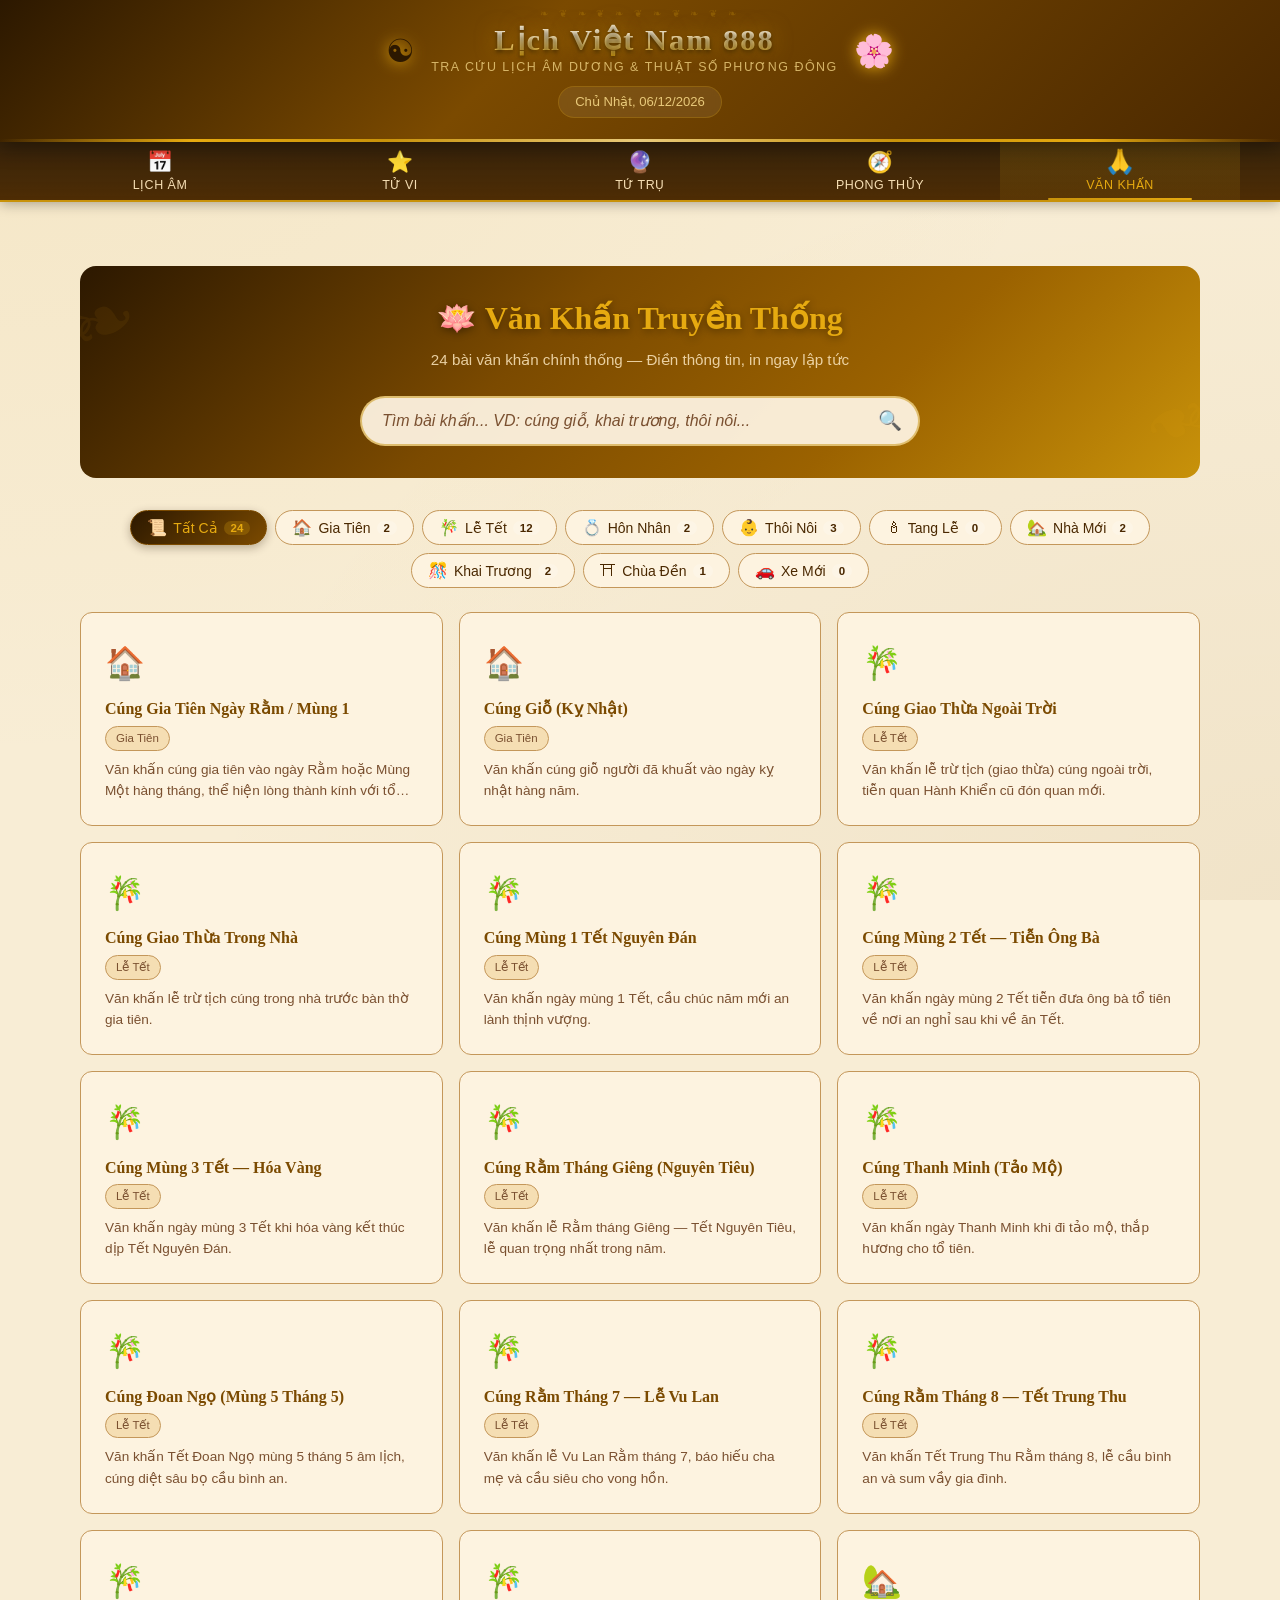
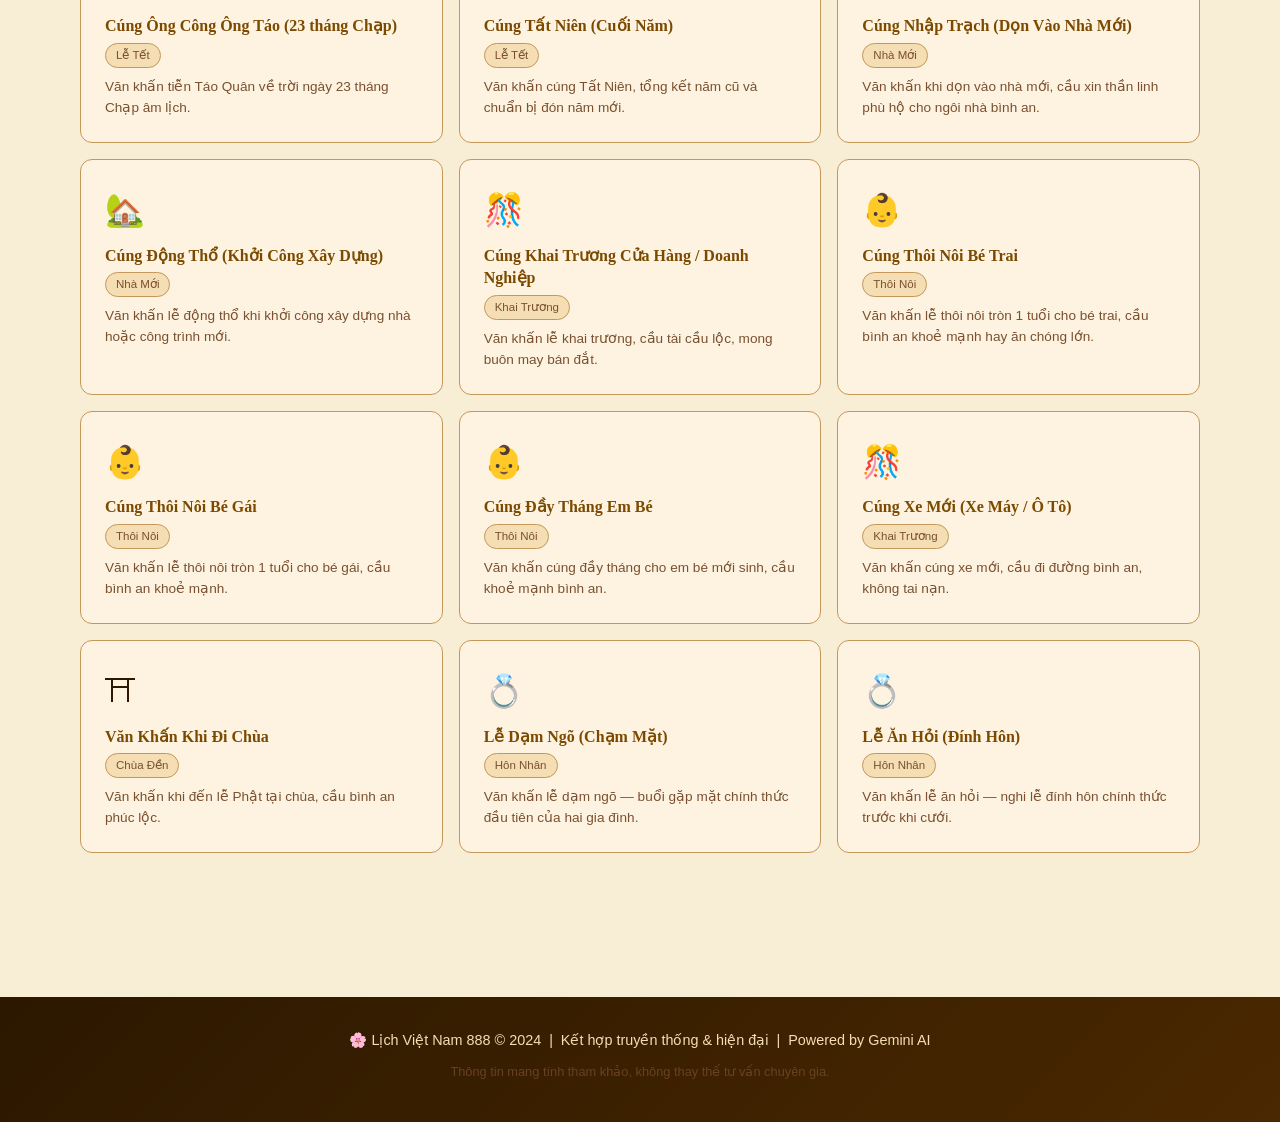
==== commit a8a0d93f: "Add files via upload" ====
--- a/index.html
+++ b/index.html
@@ -1,7 +1,13 @@
 <!DOCTYPE html>
 <html lang="vi">
 <head>
-  <meta charset="UTF-8" />
+  <meta charset="UTF-8" http-equiv="Content-Security-Policy" 
+      content="default-src 'self'; 
+               script-src 'self' 'unsafe-inline' 'unsafe-eval'; 
+               style-src 'self' 'unsafe-inline' https://fonts.googleapis.com; 
+               font-src 'self' https://fonts.gstatic.com; 
+               connect-src 'self' https://generativelanguage.googleapis.com; 
+               img-src 'self' data:;"/>
   <meta name="viewport" content="width=device-width, initial-scale=1.0" />
   <meta name="description" content="Lịch Việt Nam 888 - Tra cứu lịch âm, tử vi, tứ trụ, phong thủy và văn khấn truyền thống Việt Nam" />
   <title>Lịch Việt Nam 888 🌸</title>
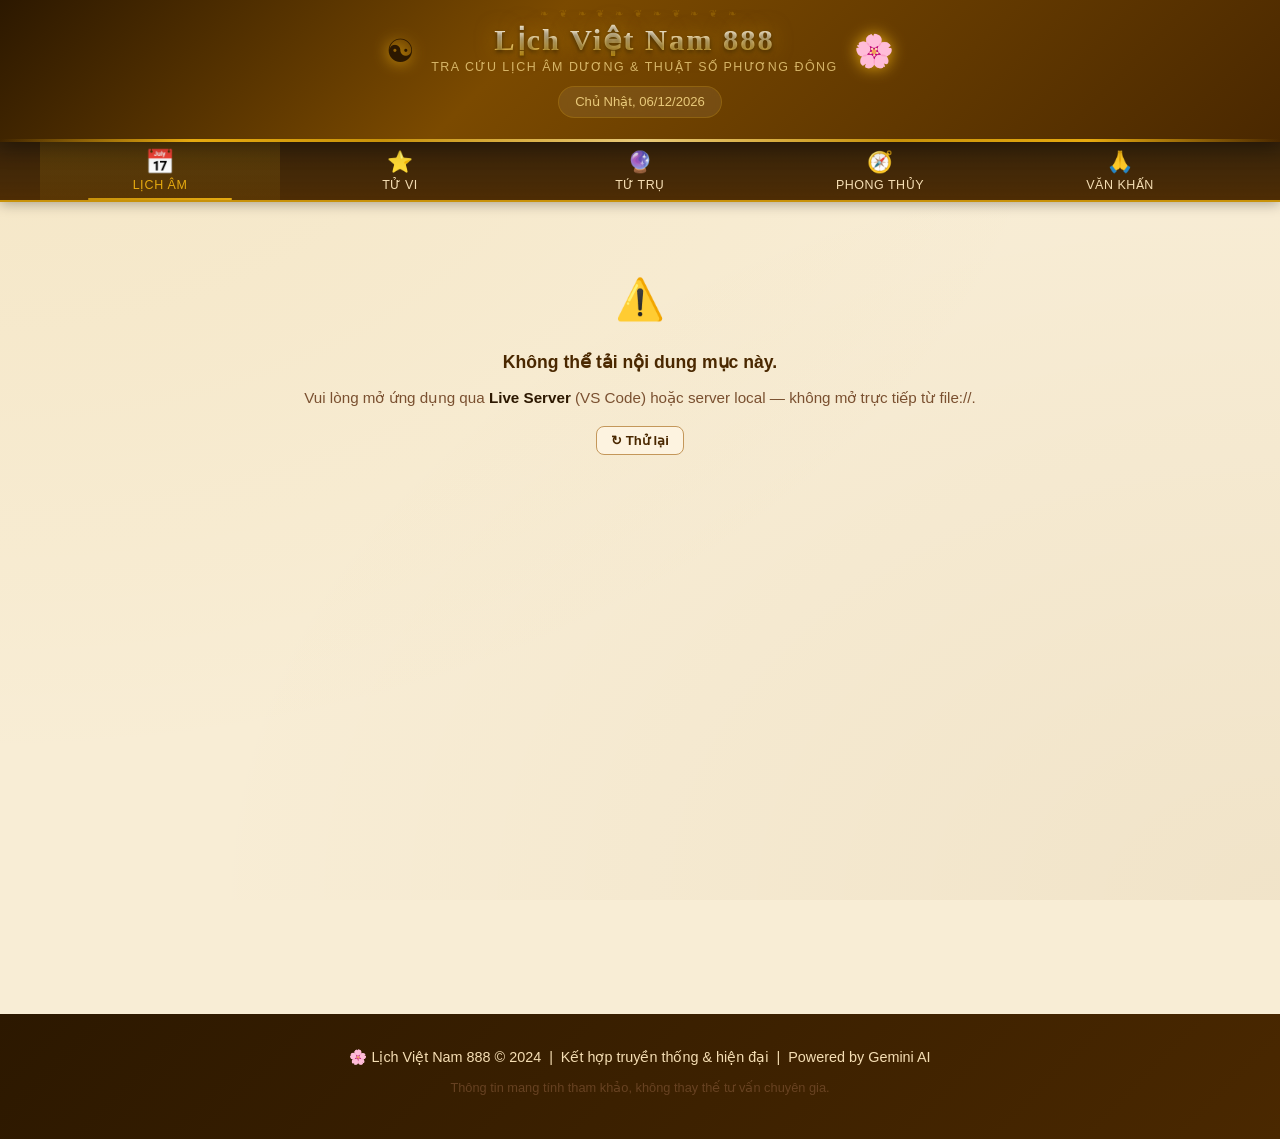
==== commit 9054deda: "Add files via upload" ====
--- a/index.html
+++ b/index.html
@@ -1,33 +1,37 @@
 <!DOCTYPE html>
 <html lang="vi">
 <head>
-  <meta charset="UTF-8" http-equiv="Content-Security-Policy" 
-      content="default-src 'self'; 
-               script-src 'self' 'unsafe-inline' 'unsafe-eval'; 
-               style-src 'self' 'unsafe-inline' https://fonts.googleapis.com; 
-               font-src 'self' https://fonts.gstatic.com; 
-               connect-src 'self' https://generativelanguage.googleapis.com; 
-               img-src 'self' data:;"/>
-  <meta name="viewport" content="width=device-width, initial-scale=1.0" />
-  <meta name="description" content="Lịch Việt Nam 888 - Tra cứu lịch âm, tử vi, tứ trụ, phong thủy và văn khấn truyền thống Việt Nam" />
+  <meta charset="UTF-8">
+  <meta http-equiv="Content-Security-Policy"
+      content="default-src 'self';
+               script-src 'self' 'unsafe-inline' 'unsafe-eval';
+               style-src 'self' 'unsafe-inline' https://fonts.googleapis.com;
+               font-src 'self' https://fonts.gstatic.com;
+               connect-src 'self' https://tuvi888-api.miphan888.workers.dev;
+               img-src 'self' data:;">
+  <meta name="viewport" content="width=device-width, initial-scale=1.0">
+  <meta name="description" content="Lịch Việt Nam 888 - Tra cứu lịch âm, tử vi, tứ trụ, phong thủy và văn khấn truyền thống Việt Nam">
   <title>Lịch Việt Nam 888 🌸</title>
 
   <!-- Google Fonts -->
-  <link rel="preconnect" href="https://fonts.googleapis.com" />
-  <link rel="preconnect" href="https://fonts.gstatic.com" crossorigin />
-  <link href="https://fonts.googleapis.com/css2?family=Noto+Serif:ital,wght@0,400;0,600;0,700;1,400&family=Noto+Sans:wght@300;400;500;600&display=swap" rel="stylesheet" />
+  <link rel="preconnect" href="https://fonts.googleapis.com">
+  <link rel="preconnect" href="https://fonts.gstatic.com" crossorigin>
+  <link href="https://fonts.googleapis.com/css2?family=Noto+Serif:ital,wght@0,400;0,600;0,700;1,400&family=Noto+Sans:wght@300;400;500;600&display=swap" rel="stylesheet">
 
   <!-- CSS Core -->
-  <link rel="stylesheet" href="css/base.css" />
-  <link rel="stylesheet" href="css/header.css" />
-  <link rel="stylesheet" href="css/components.css" />
+  <link rel="stylesheet" href="css/base.css">
+  <link rel="stylesheet" href="css/header.css">
+  <link rel="stylesheet" href="css/components.css">
 
   <!-- CSS Per-Feature -->
-  <link rel="stylesheet" href="css/tu-vi.css" />
-  <link rel="stylesheet" href="css/van-khan.css" />
+  <link rel="stylesheet" href="css/lich-am.css">
+  <link rel="stylesheet" href="css/tu-vi.css">
+  <link rel="stylesheet" href="css/tu-tru.css">
+  <link rel="stylesheet" href="css/phong-thuy.css">
+  <link rel="stylesheet" href="css/van-khan.css">
 
-  <!-- Print CSS -->
-  <link rel="stylesheet" href="css/print.css" media="print" />
+  <!-- Print CSS — phải để cuối cùng -->
+  <link rel="stylesheet" href="css/print.css" media="print">
 </head>
 <body>
 
@@ -42,8 +46,6 @@
         </div>
         <span class="brand-icon brand-icon-right">🌸</span>
       </div>
-
-      <!-- Thanh thông tin ngày hôm nay -->
       <div class="header-today" id="header-today">
         <span id="today-solar"></span>
       </div>
@@ -69,7 +71,7 @@
         <span class="tab-icon">🧭</span>
         <span class="tab-label">Phong Thủy</span>
       </button>
-      <button class="nav-tab active" data-section="van-khan" onclick="loadSection('van-khan')">
+      <button class="nav-tab" data-section="van-khan" onclick="loadSection('van-khan')">
         <span class="tab-icon">🙏</span>
         <span class="tab-label">Văn Khấn</span>
       </button>
@@ -95,30 +97,48 @@
     </div>
   </footer>
 
-  <!-- ===== JAVASCRIPT ===== -->
-  <!-- Config -->
+  <!-- ===== VÙNG IN VĂN KHẤN (ẩn, chỉ hiện khi in) ===== -->
+  <!-- Phải đặt NGOÀI thẻ main, trước closing body -->
+  <div id="vk-print-area" style="display:none;"></div>
+
+  <!-- ===== JAVASCRIPT — thứ tự load quan trọng ===== -->
+
+  <!-- 1. Config — không cần API key nữa, dùng Worker proxy -->
   <script src="js/config.js"></script>
 
-  <!-- AI Service -->
+  <!-- 2. Data files -->
+  <script src="js/data/can-chi.js"></script>
+  <script src="js/data/tiet-khi.js"></script>
+  <script src="js/data/sao-tu-vi.js"></script>
+  <script src="js/data/van-khan-data.js"></script>
+  <script src="js/data/thap-nhi-truc.js"></script>
+  <script src="js/data/tuc-ngu.js"></script>
+
+  <!-- 3. Engine files -->
+  <script src="js/engines/lunar-engine.js"></script>
+  <script src="js/engines/can-chi-engine.js"></script>
+  <script src="js/engines/tu-vi-engine.js"></script>
+  <script src="js/engines/bat-tu-engine.js"></script>
+
+  <!-- 4. AI Service (gọi qua Worker proxy) -->
   <script src="js/ai-service.js"></script>
 
-  <!-- Data -->
-  <script src="js/data/van-khan-data.js"></script>
-  <script src="js/data/sao-tu-vi.js"></script>
+  <!-- 5. AI Modules -->
+  <script src="js/ai/lich-am-ai.js"></script>
+  <script src="js/ai/tu-vi-ai.js"></script>
+  <script src="js/ai/tu-tru-ai.js"></script>
+  <script src="js/ai/phong-thuy-ai.js"></script>
+  <script src="js/ai/van-khan-ai.js"></script>
 
-  <!-- Engines -->
-  <script src="js/engines/tu-vi-engine.js"></script>
+  <!-- 6. UI Modules -->
+  <script src="js/ui/lich-am-ui.js"></script>
+  <script src="js/ui/tu-vi-ui.js"></script>
+  <script src="js/ui/tu-tru-ui.js"></script>
+  <script src="js/ui/phong-thuy-ui.js"></script>
+  <script src="js/ui/van-khan-ui.js"></script>
 
-  <!-- App Router (phải load trước UI modules) -->
+  <!-- 7. App Router — PHẢI load SAU tất cả UI modules -->
   <script src="js/app.js"></script>
-
-  <!-- UI Modules -->
-  <script src="js/ui/van-khan-ui.js"></script>
-  <script src="js/ui/tu-vi-ui.js"></script>
-
-  <!-- AI Modules -->
-  <script src="js/ai/van-khan-ai.js"></script>
-  <script src="js/ai/tu-vi-ai.js"></script>
 
 </body>
 </html>
--- a/css/phong-thuy.css
+++ b/css/phong-thuy.css
@@ -0,0 +1,524 @@
+/* ============================================================
+   phong-thuy.css — Styles cho module Phong Thủy
+   Lịch Việt Nam 888
+   Match CSS variables từ base.css
+   ============================================================ */
+
+/* ===========================================================
+   HERO BANNER
+   =========================================================== */
+.pt-hero {
+  background: linear-gradient(135deg, #1a3a1a 0%, #2d5a27 45%, var(--gold) 100%);
+  border-radius: var(--r-xl);
+  padding: var(--sp-xl) var(--sp-lg);
+  text-align: center;
+  margin-bottom: var(--sp-xl);
+  position: relative;
+  overflow: hidden;
+}
+
+.pt-hero::before {
+  content: '☯';
+  position: absolute;
+  font-size: 7rem;
+  opacity: 0.06;
+  color: var(--gold2);
+  top: -10px;
+  left: -10px;
+  transform: rotate(-15deg);
+  pointer-events: none;
+}
+
+.pt-hero::after {
+  content: '🧭';
+  position: absolute;
+  font-size: 5rem;
+  opacity: 0.08;
+  bottom: -10px;
+  right: -10px;
+  transform: rotate(15deg);
+  pointer-events: none;
+}
+
+.pt-hero-title {
+  font-family: var(--font-serif);
+  font-size: 2rem;
+  color: var(--gold2);
+  margin-bottom: var(--sp-sm);
+  text-shadow: 0 2px 8px rgba(0,0,0,0.4);
+}
+
+.pt-hero-sub {
+  color: rgba(255,255,255,0.8);
+  font-size: 0.95rem;
+}
+
+/* ===========================================================
+   FORM TRA CỨU NGÀY
+   =========================================================== */
+.pt-form-card {
+  background: var(--card-bg, #fff9f0);
+  border: 1.5px solid var(--border, #e8d5b0);
+  border-radius: var(--r-xl);
+  padding: var(--sp-lg);
+  margin-bottom: var(--sp-xl);
+}
+
+.pt-form-title {
+  font-family: var(--font-serif);
+  color: var(--red2);
+  font-size: 1.1rem;
+  margin-bottom: var(--sp-md);
+}
+
+.pt-form-row {
+  display: flex;
+  flex-wrap: wrap;
+  gap: var(--sp-md);
+  align-items: flex-end;
+}
+
+.pt-form-group {
+  display: flex;
+  flex-direction: column;
+  gap: var(--sp-xs);
+  flex: 1;
+  min-width: 100px;
+}
+
+.pt-label {
+  font-size: 0.85rem;
+  color: var(--ink3);
+  font-weight: 500;
+}
+
+.pt-input {
+  border: 1.5px solid var(--border, #e8d5b0);
+  border-radius: var(--r-md);
+  padding: var(--sp-sm) var(--sp-md);
+  font-size: 1rem;
+  font-family: var(--font-sans);
+  background: #fff;
+  color: var(--ink);
+  transition: border-color 0.2s;
+}
+
+.pt-input:focus {
+  outline: none;
+  border-color: var(--gold);
+}
+
+/* ===========================================================
+   TỤC NGỮ NGẪU NHIÊN
+   =========================================================== */
+.pt-tucngu-box {
+  background: linear-gradient(135deg, #fffbf0 0%, #fff8e6 100%);
+  border: 1.5px solid var(--gold);
+  border-radius: var(--r-xl);
+  padding: var(--sp-lg);
+  margin-bottom: var(--sp-xl);
+  position: relative;
+  text-align: center;
+}
+
+.pt-tucngu-icon {
+  font-size: 1.5rem;
+  margin-bottom: var(--sp-sm);
+}
+
+.pt-tucngu-text {
+  font-family: var(--font-serif);
+  font-size: 1.05rem;
+  color: var(--ink2);
+  line-height: 1.7;
+  font-style: italic;
+  white-space: pre-line;
+}
+
+.pt-tucngu-btn {
+  margin-top: var(--sp-md);
+}
+
+/* ===========================================================
+   SECTION TIÊU ĐỀ
+   =========================================================== */
+.pt-section {
+  margin-bottom: var(--sp-xl);
+}
+
+.pt-section-title {
+  font-family: var(--font-serif);
+  font-size: 1.2rem;
+  color: var(--red2);
+  border-bottom: 2px solid var(--gold);
+  padding-bottom: var(--sp-sm);
+  margin-bottom: var(--sp-lg);
+  display: flex;
+  align-items: center;
+  gap: var(--sp-sm);
+}
+
+/* ===========================================================
+   GRID GIỜ HOÀNG ĐẠO / HẮC ĐẠO (4 cột x 3 hàng)
+   =========================================================== */
+.pt-gio-grid {
+  display: grid;
+  grid-template-columns: repeat(4, 1fr);
+  gap: var(--sp-sm);
+}
+
+@media (max-width: 600px) {
+  .pt-gio-grid {
+    grid-template-columns: repeat(2, 1fr);
+  }
+}
+
+/* Ô giờ */
+.pt-gio-cell {
+  border-radius: var(--r-lg);
+  padding: var(--sp-md) var(--sp-sm);
+  text-align: center;
+  border: 1.5px solid transparent;
+  transition: transform 0.15s;
+}
+
+.pt-gio-cell:hover {
+  transform: translateY(-2px);
+}
+
+/* Giờ Hoàng Đạo */
+.pt-gio-cell.hoang-dao {
+  background: #fffbdc;
+  border-color: var(--gold);
+}
+
+/* Giờ Hắc Đạo */
+.pt-gio-cell.hac-dao {
+  background: #f5f5f5;
+  border-color: #ddd;
+  opacity: 0.7;
+}
+
+.pt-gio-chi {
+  font-family: var(--font-serif);
+  font-size: 1.15rem;
+  font-weight: 700;
+  color: var(--ink);
+  margin-bottom: 2px;
+}
+
+.pt-gio-cell.hac-dao .pt-gio-chi {
+  color: #999;
+}
+
+.pt-gio-khung {
+  font-size: 0.78rem;
+  color: var(--ink3);
+  margin-bottom: var(--sp-xs);
+}
+
+.pt-gio-badge {
+  display: inline-block;
+  font-size: 0.7rem;
+  font-weight: 600;
+  padding: 2px 8px;
+  border-radius: var(--r-pill);
+}
+
+.pt-gio-cell.hoang-dao .pt-gio-badge {
+  background: var(--gold);
+  color: #fff;
+}
+
+.pt-gio-cell.hac-dao .pt-gio-badge {
+  background: #ccc;
+  color: #666;
+}
+
+/* ===========================================================
+   GRID HƯỚNG TỐT XUẤT HÀNH (3 cột)
+   =========================================================== */
+.pt-huong-grid {
+  display: grid;
+  grid-template-columns: repeat(3, 1fr);
+  gap: var(--sp-md);
+}
+
+@media (max-width: 500px) {
+  .pt-huong-grid {
+    grid-template-columns: repeat(2, 1fr);
+  }
+}
+
+.pt-huong-cell {
+  background: linear-gradient(135deg, #fffbf0, #fff8e6);
+  border: 1.5px solid var(--gold);
+  border-radius: var(--r-lg);
+  padding: var(--sp-md);
+  text-align: center;
+}
+
+.pt-huong-icon {
+  font-size: 1.8rem;
+  margin-bottom: var(--sp-xs);
+}
+
+.pt-huong-ten {
+  font-family: var(--font-serif);
+  font-size: 1.1rem;
+  font-weight: 700;
+  color: var(--red2);
+}
+
+.pt-huong-mo-ta {
+  font-size: 0.82rem;
+  color: var(--ink3);
+  margin-top: 2px;
+}
+
+/* ===========================================================
+   ĐỔI NGÀY NHANH — kết quả ngày âm
+   =========================================================== */
+.pt-ngay-result {
+  background: #fffbf0;
+  border: 1.5px solid var(--gold);
+  border-radius: var(--r-lg);
+  padding: var(--sp-lg);
+  margin-top: var(--sp-md);
+  display: flex;
+  flex-wrap: wrap;
+  gap: var(--sp-md);
+  justify-content: center;
+}
+
+.pt-ngay-item {
+  text-align: center;
+  min-width: 80px;
+}
+
+.pt-ngay-item-label {
+  font-size: 0.78rem;
+  color: var(--ink3);
+  margin-bottom: 2px;
+}
+
+.pt-ngay-item-val {
+  font-family: var(--font-serif);
+  font-size: 1.1rem;
+  font-weight: 700;
+  color: var(--red2);
+}
+
+/* ===========================================================
+   BẢNG THẬP NHỊ TRỰC
+   =========================================================== */
+.pt-truc-table {
+  width: 100%;
+  border-collapse: collapse;
+  font-size: 0.9rem;
+}
+
+.pt-truc-table th {
+  background: var(--ink);
+  color: var(--gold2);
+  padding: var(--sp-sm) var(--sp-md);
+  text-align: left;
+  font-family: var(--font-serif);
+  font-weight: 600;
+}
+
+.pt-truc-table td {
+  padding: var(--sp-sm) var(--sp-md);
+  border-bottom: 1px solid #f0e8d0;
+  vertical-align: top;
+  color: var(--ink);
+}
+
+.pt-truc-table tr.highlight {
+  background: #fffbdc;
+}
+
+.pt-truc-table tr.highlight td {
+  font-weight: 600;
+  color: var(--red2);
+}
+
+.pt-truc-table tr:hover td {
+  background: #fffbf0;
+}
+
+.pt-truc-ten {
+  font-family: var(--font-serif);
+  font-weight: 700;
+  white-space: nowrap;
+}
+
+.pt-truc-tot {
+  color: #2e7d32;
+  font-size: 0.82rem;
+}
+
+.pt-truc-xau {
+  color: #c62828;
+  font-size: 0.82rem;
+}
+
+/* ===========================================================
+   BẢNG NGŨ HÀNH
+   =========================================================== */
+.pt-ngu-hanh-grid {
+  display: grid;
+  grid-template-columns: repeat(5, 1fr);
+  gap: var(--sp-sm);
+  margin-bottom: var(--sp-lg);
+}
+
+@media (max-width: 600px) {
+  .pt-ngu-hanh-grid {
+    grid-template-columns: repeat(2, 1fr);
+  }
+}
+
+.pt-nh-cell {
+  border-radius: var(--r-lg);
+  padding: var(--sp-md);
+  text-align: center;
+  border: 2px solid;
+}
+
+.pt-nh-cell.kim   { background: #f5f5e0; border-color: #bfb800; }
+.pt-nh-cell.moc   { background: #e8f5e9; border-color: #388e3c; }
+.pt-nh-cell.thuy  { background: #e3f2fd; border-color: #1976d2; }
+.pt-nh-cell.hoa   { background: #fce4ec; border-color: #d32f2f; }
+.pt-nh-cell.tho   { background: #fff3e0; border-color: #f57c00; }
+
+.pt-nh-icon  { font-size: 1.6rem; margin-bottom: var(--sp-xs); }
+.pt-nh-ten   { font-family: var(--font-serif); font-size: 1.1rem; font-weight: 700; }
+.pt-nh-info  { font-size: 0.75rem; color: var(--ink3); margin-top: 4px; line-height: 1.5; }
+
+/* Tương Sinh / Tương Khắc */
+.pt-ngu-hanh-rel {
+  display: grid;
+  grid-template-columns: 1fr 1fr;
+  gap: var(--sp-md);
+}
+
+@media (max-width: 500px) {
+  .pt-ngu-hanh-rel {
+    grid-template-columns: 1fr;
+  }
+}
+
+.pt-rel-card {
+  background: #fafafa;
+  border: 1.5px solid #e0e0e0;
+  border-radius: var(--r-lg);
+  padding: var(--sp-md);
+}
+
+.pt-rel-card.tuong-sinh {
+  border-color: #388e3c;
+  background: #f1f8f1;
+}
+
+.pt-rel-card.tuong-khac {
+  border-color: #d32f2f;
+  background: #fdf1f1;
+}
+
+.pt-rel-title {
+  font-family: var(--font-serif);
+  font-size: 1rem;
+  font-weight: 700;
+  margin-bottom: var(--sp-sm);
+}
+
+.pt-rel-card.tuong-sinh .pt-rel-title { color: #2e7d32; }
+.pt-rel-card.tuong-khac .pt-rel-title { color: #c62828; }
+
+.pt-rel-text {
+  font-size: 0.85rem;
+  color: var(--ink3);
+  line-height: 1.7;
+}
+
+/* ===========================================================
+   AI TƯ VẤN
+   =========================================================== */
+.pt-ai-box {
+  background: #fffbf0;
+  border: 1.5px solid var(--gold);
+  border-radius: var(--r-xl);
+  padding: var(--sp-lg);
+  margin-bottom: var(--sp-xl);
+}
+
+.pt-ai-title {
+  font-family: var(--font-serif);
+  color: var(--red2);
+  font-size: 1.1rem;
+  margin-bottom: var(--sp-md);
+  display: flex;
+  align-items: center;
+  gap: var(--sp-sm);
+}
+
+.pt-ai-textarea {
+  width: 100%;
+  border: 1.5px solid var(--border, #e8d5b0);
+  border-radius: var(--r-md);
+  padding: var(--sp-sm) var(--sp-md);
+  font-size: 0.95rem;
+  font-family: var(--font-sans);
+  background: #fff;
+  color: var(--ink);
+  resize: vertical;
+  min-height: 80px;
+  margin-bottom: var(--sp-md);
+  box-sizing: border-box;
+}
+
+.pt-ai-textarea:focus {
+  outline: none;
+  border-color: var(--gold);
+}
+
+.pt-ai-result {
+  background: #fff;
+  border: 1.5px solid var(--gold);
+  border-radius: var(--r-lg);
+  padding: var(--sp-md);
+  font-size: 0.92rem;
+  line-height: 1.75;
+  color: var(--ink2);
+  white-space: pre-wrap;
+  word-break: break-word;
+  margin-top: var(--sp-md);
+}
+
+.pt-ai-loading {
+  display: flex;
+  align-items: center;
+  gap: var(--sp-md);
+  color: var(--gold);
+  font-size: 0.95rem;
+  padding: var(--sp-md);
+}
+
+.pt-no-key-msg {
+  background: #fff8e1;
+  border: 1px solid #ffe082;
+  border-radius: var(--r-md);
+  padding: var(--sp-md);
+  font-size: 0.88rem;
+  color: #5d4037;
+  line-height: 1.6;
+}
+
+.pt-no-key-msg code {
+  background: #fff3e0;
+  padding: 2px 6px;
+  border-radius: 4px;
+  font-family: monospace;
+  font-size: 0.85em;
+}
--- a/css/print.css
+++ b/css/print.css
@@ -1,152 +1,109 @@
 /* ============================================================
    print.css — CSS In Ấn @media print
    Lịch Việt Nam 888
+   Chỉ hiện nội dung #vk-print-area trên nền trắng thuần
    ============================================================ */
 
 @media print {
 
-  /* ---- Ẩn tất cả UI không cần in ---- */
-  .site-header,
-  .main-nav,
-  .site-footer,
-  .nav-tab,
-  .btn,
-  .btn-group,
-  .form-section,
-  .form-actions,
-  .tabs,
-  .tab-btn,
-  .ai-box,
-  .toast-container,
-  .popup-overlay,
-  #app-loading,
-  .no-print {
+  /* ---- Trang in: A4, margin chuẩn ---- */
+  @page {
+    size: A4 portrait;
+    margin: 15mm 18mm;
+  }
+
+  /* ---- Ẩn TOÀN BỘ ngoại trừ #vk-print-area ---- */
+  body > *:not(#vk-print-area) {
+    display: none !important;
+    visibility: hidden !important;
+    height: 0 !important;
+    overflow: hidden !important;
+  }
+
+  /* ---- Reset html/body về trắng hoàn toàn ---- */
+  html,
+  body {
+    width: 100% !important;
+    margin: 0 !important;
+    padding: 0 !important;
+    background: #fff !important;
+    background-color: #fff !important;
+    background-image: none !important;
+    color: #000 !important;
+    font-family: 'Noto Serif', 'Times New Roman', serif !important;
+    font-size: 12pt !important;
+    -webkit-print-color-adjust: exact;
+    print-color-adjust: exact;
+  }
+
+  /* ---- Xóa mọi pseudo-elements trang trí ---- */
+  *::before,
+  *::after {
+    background: transparent !important;
+    background-image: none !important;
+    content: none !important;
     display: none !important;
   }
 
-  /* ---- Reset cho in ---- */
-  *,
-  *::before,
-  *::after {
-    box-sizing: border-box;
-    -webkit-print-color-adjust: exact;
-    print-color-adjust: exact;
-    color-adjust: exact;
+  /* ---- Vùng in chính ---- */
+  #vk-print-area {
+    display: block !important;
+    visibility: visible !important;
+    position: static !important;
+    left: auto !important;
+    top: auto !important;
+    width: 100% !important;
+    max-width: 100% !important;
+    height: auto !important;
+    overflow: visible !important;
+    margin: 0 !important;
+    padding: 0 !important;
+    background: #fff !important;
+    background-image: none !important;
+    color: #000 !important;
+    font-family: 'Noto Serif', 'Times New Roman', serif !important;
+    font-size: var(--vk-print-fs, 12pt) !important;
+    line-height: var(--vk-print-lh, 1.7) !important;
+    white-space: pre-line !important;
+    word-break: break-word !important;
+    page-break-inside: avoid;
+    box-shadow: none !important;
+    border: none !important;
   }
 
-  html, body {
-    width: 210mm;
-    margin: 0;
-    padding: 0;
-    background: white !important;
-    font-size: 11pt;
-    font-family: 'Times New Roman', serif;
-    color: #000;
+  /* ---- Xóa mọi trang trí bên trong vùng in ---- */
+  #vk-print-area * {
+    background: transparent !important;
+    background-image: none !important;
+    box-shadow: none !important;
+    text-shadow: none !important;
+    border: none !important;
+    color: #000 !important;
   }
 
-  /* ---- App container khi in ---- */
-  .app-container {
-    max-width: 100%;
-    padding: 0;
-    margin: 0;
+  /* ---- Tiêu đề bài văn khấn ---- */
+  #vk-print-area .vkprint-title {
+    display: block !important;
+    text-align: center !important;
+    font-weight: 700 !important;
+    font-size: calc(var(--vk-print-fs, 12pt) + 5pt) !important;
+    margin-bottom: 14pt !important;
+    letter-spacing: 2px !important;
+    border: none !important;
+    background: none !important;
+    white-space: normal !important;
   }
 
-  /* ---- Vùng in chính của Văn Khấn ---- */
-  .print-area {
-    display: block !important;
-    width: 100%;
-    max-width: 170mm;
-    margin: 0 auto;
-    padding: 10mm 0;
-    page-break-inside: avoid;
+  /* ---- Nội dung đã điền (in đậm) ---- */
+  #vk-print-area strong,
+  #vk-print-area .filled {
+    font-weight: 700 !important;
+    color: #000 !important;
   }
 
-  /* Tiêu đề văn khấn khi in */
-  .print-title {
-    font-family: 'Times New Roman', serif;
-    font-size: 16pt;
-    font-weight: bold;
-    text-align: center;
-    margin-bottom: 6mm;
-    border-bottom: 1pt solid #000;
-    padding-bottom: 3mm;
-  }
-
-  .print-subtitle {
-    font-size: 10pt;
-    text-align: center;
-    color: #444;
-    margin-bottom: 6mm;
-  }
-
-  /* Nội dung văn khấn */
-  .print-content {
-    font-size: 11pt;
-    line-height: 1.8;
-    text-align: justify;
-    white-space: pre-wrap;
-    word-break: break-word;
-  }
-
-  /* Lời cầu khấn bổ sung in đậm */
-  .print-content .custom-prayer {
-    font-weight: bold;
-    display: block;
-    margin: 4mm 0;
-    border-left: 2pt solid #333;
-    padding-left: 4mm;
-  }
-
-  /* Thông tin lễ vật */
-  .print-note {
-    margin-top: 6mm;
-    padding-top: 4mm;
-    border-top: 1pt dashed #666;
-    font-size: 9.5pt;
-    color: #333;
-  }
-
-  .print-note-title {
-    font-weight: bold;
-    font-size: 10pt;
-    margin-bottom: 2mm;
-  }
-
-  /* Fit vừa 1 trang A4 */
-  @page {
-    size: A4 portrait;
-    margin: 15mm 20mm;
-  }
-
-  /* Không ngắt trang ở giữa nội dung quan trọng */
-  .print-content,
-  .print-note {
-    page-break-inside: avoid;
-  }
-
-  /* Ẩn trang trí khi in */
-  .ornament,
-  .brand-icon,
-  .ai-box,
-  .result-section:not(.print-show),
-  .calendar-grid {
-    display: none !important;
-  }
-
-  /* Hiện lại chỉ vùng cần in */
-  .print-show {
-    display: block !important;
-  }
-
-  /* Link không in màu xanh */
-  a {
+  /* ---- Link: không màu xanh khi in ---- */
+  #vk-print-area a {
     color: #000 !important;
     text-decoration: none !important;
   }
-
-  /* Ảnh không vỡ trang */
-  img {
-    max-width: 100% !important;
-    page-break-inside: avoid;
-  }
 }
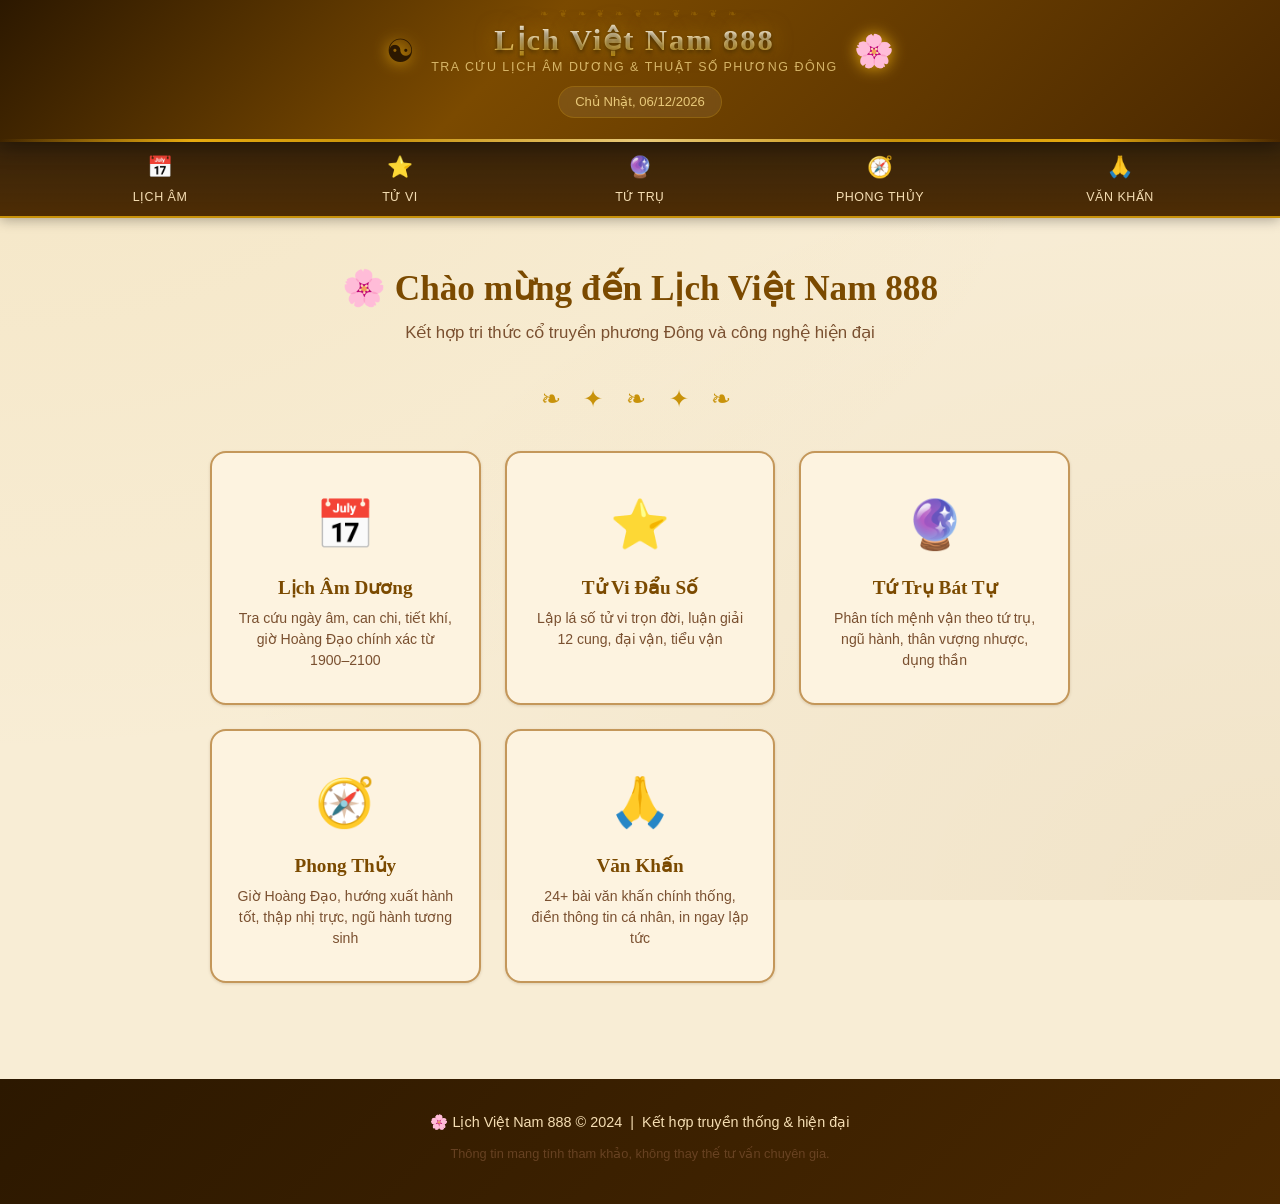
==== commit 9cdbf8e2: "Add files via upload" ====
--- a/index.html
+++ b/index.html
@@ -10,8 +10,11 @@
                connect-src 'self' https://tuvi888-api.miphan888.workers.dev;
                img-src 'self' data:;">
   <meta name="viewport" content="width=device-width, initial-scale=1.0">
-  <meta name="description" content="Lịch Việt Nam 888 - Tra cứu lịch âm, tử vi, tứ trụ, phong thủy và văn khấn truyền thống Việt Nam">
-  <title>Lịch Việt Nam 888 🌸</title>
+  <meta name="description" content="Lịch Việt Nam 888 - Tra cứu lịch âm dương, xem tử vi, tứ trụ bát tự, phong thủy và văn khấn truyền thống Việt Nam.">
+  <meta property="og:title" content="Lịch Việt Nam 888 🌸">
+  <meta property="og:description" content="Tra cứu lịch âm dương, tử vi, tứ trụ, phong thủy và văn khấn truyền thống Việt Nam.">
+  <meta property="og:url" content="index.html">
+  <title>Lịch Việt Nam 888 🌸 | Lịch Âm - Tử Vi - Tứ Trụ - Phong Thủy - Văn Khấn</title>
 
   <!-- Google Fonts -->
   <link rel="preconnect" href="https://fonts.googleapis.com">
@@ -23,15 +26,73 @@
   <link rel="stylesheet" href="css/header.css">
   <link rel="stylesheet" href="css/components.css">
 
-  <!-- CSS Per-Feature -->
-  <link rel="stylesheet" href="css/lich-am.css">
-  <link rel="stylesheet" href="css/tu-vi.css">
-  <link rel="stylesheet" href="css/tu-tru.css">
-  <link rel="stylesheet" href="css/phong-thuy.css">
-  <link rel="stylesheet" href="css/van-khan.css">
-
-  <!-- Print CSS — phải để cuối cùng -->
-  <link rel="stylesheet" href="css/print.css" media="print">
+  <style>
+    /* ---- Landing page styles ---- */
+    .landing-hero {
+      text-align: center;
+      padding: var(--sp-2xl) var(--content-pad) var(--sp-xl);
+    }
+    .landing-hero-title {
+      font-family: var(--font-serif);
+      font-size: 2.2rem;
+      color: var(--red);
+      margin-bottom: var(--sp-sm);
+    }
+    .landing-hero-sub {
+      color: var(--ink3);
+      font-size: 1.05rem;
+      margin-bottom: var(--sp-xl);
+    }
+    .landing-grid {
+      display: grid;
+      grid-template-columns: repeat(auto-fit, minmax(200px, 1fr));
+      gap: var(--sp-lg);
+      max-width: 900px;
+      margin: 0 auto;
+      padding: 0 var(--content-pad) var(--sp-2xl);
+    }
+    .landing-card {
+      display: block;
+      background: var(--cream);
+      border: 2px solid var(--border);
+      border-radius: var(--r-xl);
+      padding: var(--sp-xl) var(--sp-lg);
+      text-align: center;
+      text-decoration: none;
+      color: var(--ink);
+      transition: transform var(--trans-normal), box-shadow var(--trans-normal), border-color var(--trans-normal);
+      box-shadow: var(--shadow-sm);
+    }
+    .landing-card:hover {
+      transform: translateY(-4px);
+      box-shadow: var(--shadow-lg);
+      border-color: var(--gold);
+    }
+    .landing-card-icon {
+      font-size: 3rem;
+      display: block;
+      margin-bottom: var(--sp-sm);
+    }
+    .landing-card-title {
+      font-family: var(--font-serif);
+      font-size: 1.2rem;
+      font-weight: 700;
+      color: var(--red);
+      margin-bottom: var(--sp-xs);
+    }
+    .landing-card-desc {
+      font-size: 0.88rem;
+      color: var(--ink3);
+      line-height: 1.5;
+    }
+    .landing-ornament {
+      text-align: center;
+      color: var(--gold);
+      font-size: 1.5rem;
+      letter-spacing: 8px;
+      margin-bottom: var(--sp-xl);
+    }
+  </style>
 </head>
 <body>
 
@@ -55,34 +116,64 @@
   <!-- ===== NAVIGATION ===== -->
   <nav class="main-nav" id="main-nav">
     <div class="nav-inner">
-      <button class="nav-tab" data-section="lich-am" onclick="loadSection('lich-am')">
+      <a class="nav-tab" href="lich-am.html">
         <span class="tab-icon">📅</span>
         <span class="tab-label">Lịch Âm</span>
-      </button>
-      <button class="nav-tab" data-section="tu-vi" onclick="loadSection('tu-vi')">
+      </a>
+      <a class="nav-tab" href="tu-vi.html">
         <span class="tab-icon">⭐</span>
         <span class="tab-label">Tử Vi</span>
-      </button>
-      <button class="nav-tab" data-section="tu-tru" onclick="loadSection('tu-tru')">
+      </a>
+      <a class="nav-tab" href="tu-tru.html">
         <span class="tab-icon">🔮</span>
         <span class="tab-label">Tứ Trụ</span>
-      </button>
-      <button class="nav-tab" data-section="phong-thuy" onclick="loadSection('phong-thuy')">
+      </a>
+      <a class="nav-tab" href="phong-thuy.html">
         <span class="tab-icon">🧭</span>
         <span class="tab-label">Phong Thủy</span>
-      </button>
-      <button class="nav-tab" data-section="van-khan" onclick="loadSection('van-khan')">
+      </a>
+      <a class="nav-tab" href="van-khan.html">
         <span class="tab-icon">🙏</span>
         <span class="tab-label">Văn Khấn</span>
-      </button>
+      </a>
     </div>
   </nav>
 
-  <!-- ===== APP CONTAINER ===== -->
-  <main id="app" class="app-container">
-    <div class="app-loading" id="app-loading">
-      <div class="loading-spinner"></div>
-      <p>Đang tải...</p>
+  <!-- ===== LANDING CONTENT ===== -->
+  <main>
+    <div class="landing-hero">
+      <h2 class="landing-hero-title">🌸 Chào mừng đến Lịch Việt Nam 888</h2>
+      <p class="landing-hero-sub">Kết hợp tri thức cổ truyền phương Đông và công nghệ hiện đại</p>
+    </div>
+
+    <div class="landing-ornament">❧ ✦ ❧ ✦ ❧</div>
+
+    <div class="landing-grid">
+      <a class="landing-card" href="lich-am.html">
+        <span class="landing-card-icon">📅</span>
+        <div class="landing-card-title">Lịch Âm Dương</div>
+        <div class="landing-card-desc">Tra cứu ngày âm, can chi, tiết khí, giờ Hoàng Đạo chính xác từ 1900–2100</div>
+      </a>
+      <a class="landing-card" href="tu-vi.html">
+        <span class="landing-card-icon">⭐</span>
+        <div class="landing-card-title">Tử Vi Đẩu Số</div>
+        <div class="landing-card-desc">Lập lá số tử vi trọn đời, luận giải 12 cung, đại vận, tiểu vận</div>
+      </a>
+      <a class="landing-card" href="tu-tru.html">
+        <span class="landing-card-icon">🔮</span>
+        <div class="landing-card-title">Tứ Trụ Bát Tự</div>
+        <div class="landing-card-desc">Phân tích mệnh vận theo tứ trụ, ngũ hành, thân vượng nhược, dụng thần</div>
+      </a>
+      <a class="landing-card" href="phong-thuy.html">
+        <span class="landing-card-icon">🧭</span>
+        <div class="landing-card-title">Phong Thủy</div>
+        <div class="landing-card-desc">Giờ Hoàng Đạo, hướng xuất hành tốt, thập nhị trực, ngũ hành tương sinh</div>
+      </a>
+      <a class="landing-card" href="van-khan.html">
+        <span class="landing-card-icon">🙏</span>
+        <div class="landing-card-title">Văn Khấn</div>
+        <div class="landing-card-desc">24+ bài văn khấn chính thống, điền thông tin cá nhân, in ngay lập tức</div>
+      </a>
     </div>
   </main>
 
@@ -92,53 +183,32 @@
   <!-- ===== FOOTER ===== -->
   <footer class="site-footer">
     <div class="footer-inner">
-      <p>🌸 Lịch Việt Nam 888 &copy; 2024 &nbsp;|&nbsp; Kết hợp truyền thống &amp; hiện đại &nbsp;|&nbsp; Powered by Gemini AI</p>
+      <p>🌸 Lịch Việt Nam 888 &copy; 2024 &nbsp;|&nbsp; Kết hợp truyền thống &amp; hiện đại</p>
       <p class="footer-note">Thông tin mang tính tham khảo, không thay thế tư vấn chuyên gia.</p>
     </div>
   </footer>
 
-  <!-- ===== VÙNG IN VĂN KHẤN (ẩn, chỉ hiện khi in) ===== -->
-  <!-- Phải đặt NGOÀI thẻ main, trước closing body -->
-  <div id="vk-print-area" style="display:none;"></div>
-
-  <!-- ===== JAVASCRIPT — thứ tự load quan trọng ===== -->
-
-  <!-- 1. Config — không cần API key nữa, dùng Worker proxy -->
+  <!-- ===== JAVASCRIPT ===== -->
   <script src="js/config.js"></script>
-
-  <!-- 2. Data files -->
-  <script src="js/data/can-chi.js"></script>
-  <script src="js/data/tiet-khi.js"></script>
-  <script src="js/data/sao-tu-vi.js"></script>
-  <script src="js/data/van-khan-data.js"></script>
-  <script src="js/data/thap-nhi-truc.js"></script>
-  <script src="js/data/tuc-ngu.js"></script>
-
-  <!-- 3. Engine files -->
-  <script src="js/engines/lunar-engine.js"></script>
-  <script src="js/engines/can-chi-engine.js"></script>
-  <script src="js/engines/tu-vi-engine.js"></script>
-  <script src="js/engines/bat-tu-engine.js"></script>
-
-  <!-- 4. AI Service (gọi qua Worker proxy) -->
-  <script src="js/ai-service.js"></script>
-
-  <!-- 5. AI Modules -->
-  <script src="js/ai/lich-am-ai.js"></script>
-  <script src="js/ai/tu-vi-ai.js"></script>
-  <script src="js/ai/tu-tru-ai.js"></script>
-  <script src="js/ai/phong-thuy-ai.js"></script>
-  <script src="js/ai/van-khan-ai.js"></script>
-
-  <!-- 6. UI Modules -->
-  <script src="js/ui/lich-am-ui.js"></script>
-  <script src="js/ui/tu-vi-ui.js"></script>
-  <script src="js/ui/tu-tru-ui.js"></script>
-  <script src="js/ui/phong-thuy-ui.js"></script>
-  <script src="js/ui/van-khan-ui.js"></script>
-
-  <!-- 7. App Router — PHẢI load SAU tất cả UI modules -->
-  <script src="js/app.js"></script>
+  <script>
+    /* Hiển thị ngày hôm nay ở header */
+    (function() {
+      function updateHeaderToday() {
+        var now  = new Date();
+        var days = ['Chủ Nhật','Thứ Hai','Thứ Ba','Thứ Tư','Thứ Năm','Thứ Sáu','Thứ Bảy'];
+        var thu  = days[now.getDay()];
+        var d    = now.getDate();
+        var m    = now.getMonth() + 1;
+        var y    = now.getFullYear();
+        var pad  = function(n) { return n < 10 ? '0' + n : String(n); };
+        var str  = thu + ', ' + pad(d) + '/' + pad(m) + '/' + y;
+        var el   = document.getElementById('today-solar');
+        if (el) el.textContent = str;
+      }
+      updateHeaderToday();
+      setInterval(updateHeaderToday, 60000);
+    })();
+  </script>
 
 </body>
 </html>
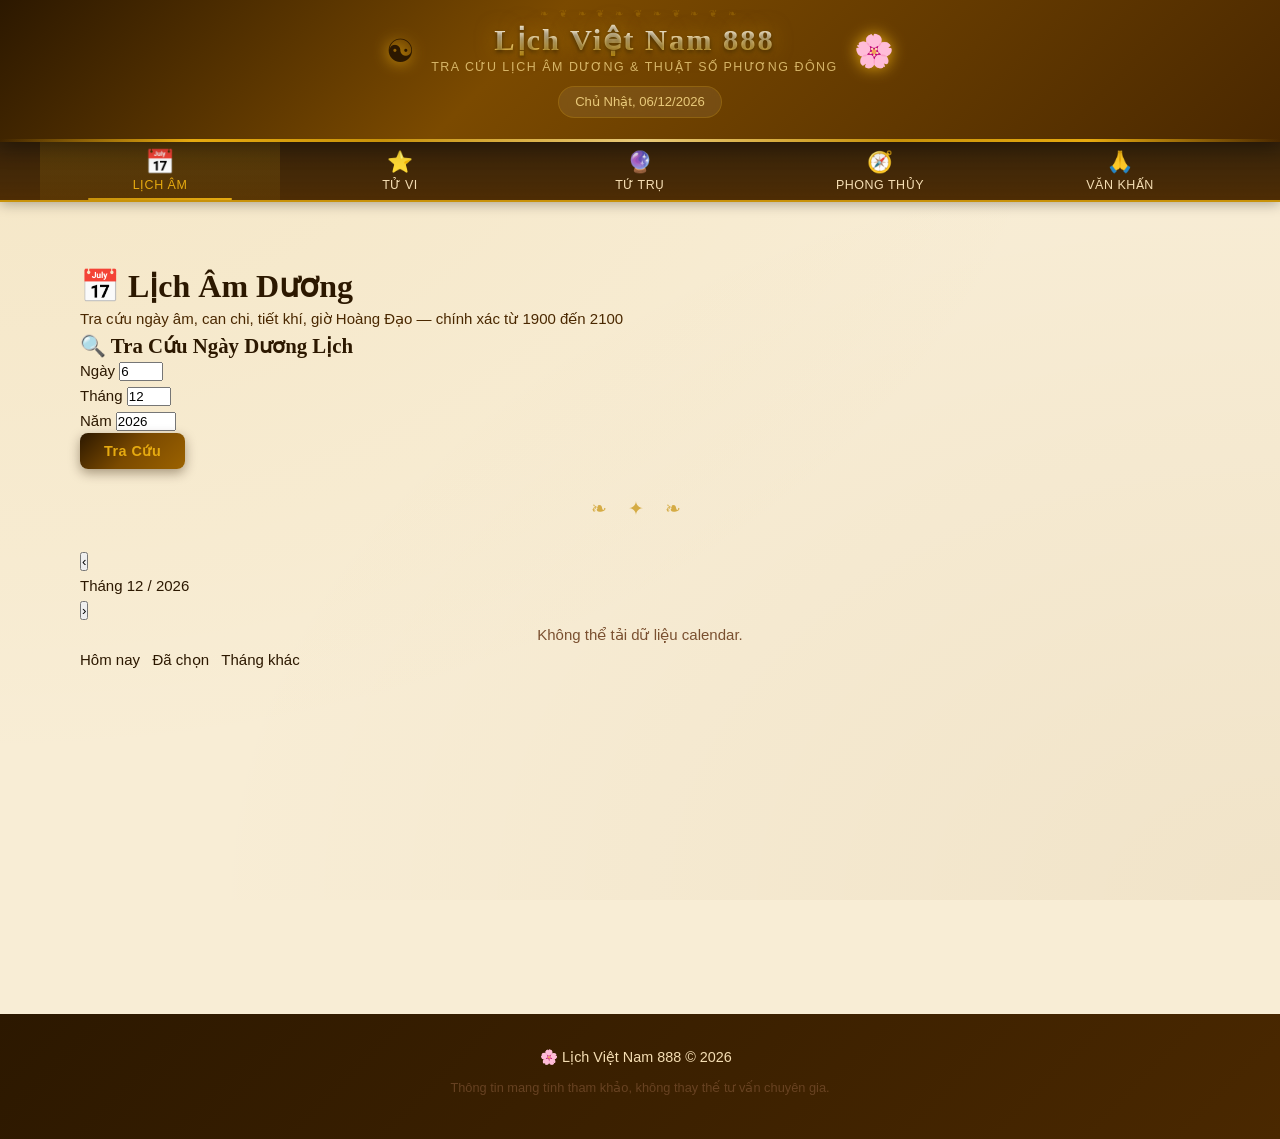
==== commit 30763327: "Fix CSS + Bo go Telex" ====
--- a/index.html
+++ b/index.html
@@ -10,11 +10,8 @@
                connect-src 'self' https://tuvi888-api.miphan888.workers.dev;
                img-src 'self' data:;">
   <meta name="viewport" content="width=device-width, initial-scale=1.0">
-  <meta name="description" content="Lịch Việt Nam 888 - Tra cứu lịch âm dương, xem tử vi, tứ trụ bát tự, phong thủy và văn khấn truyền thống Việt Nam.">
-  <meta property="og:title" content="Lịch Việt Nam 888 🌸">
-  <meta property="og:description" content="Tra cứu lịch âm dương, tử vi, tứ trụ, phong thủy và văn khấn truyền thống Việt Nam.">
-  <meta property="og:url" content="index.html">
-  <title>Lịch Việt Nam 888 🌸 | Lịch Âm - Tử Vi - Tứ Trụ - Phong Thủy - Văn Khấn</title>
+  <meta name="description" content="Lịch Việt Nam 888 - Tra cứu lịch âm, tử vi, tứ trụ, phong thủy và văn khấn truyền thống Việt Nam">
+  <title>Lịch Việt Nam 888 🌸</title>
 
   <!-- Google Fonts -->
   <link rel="preconnect" href="https://fonts.googleapis.com">
@@ -26,73 +23,23 @@
   <link rel="stylesheet" href="css/header.css">
   <link rel="stylesheet" href="css/components.css">
 
-  <style>
-    /* ---- Landing page styles ---- */
-    .landing-hero {
-      text-align: center;
-      padding: var(--sp-2xl) var(--content-pad) var(--sp-xl);
+  <!-- CSS Per-Feature -->
+  <link rel="stylesheet" href="css/lich-am.css">
+  <link rel="stylesheet" href="css/tu-vi.css">
+  <link rel="stylesheet" href="css/tu-tru.css">
+  <link rel="stylesheet" href="css/phong-thuy.css">
+  <link rel="stylesheet" href="css/van-khan.css">
+
+  <!-- Print CSS — phải để cuối cùng -->
+  <link rel="stylesheet" href="css/print.css" media="print">
+  <script src="https://unpkg.com/telex-js@1.0.3/dist/telex.min.js"></script>
+<script>
+  document.addEventListener('DOMContentLoaded', function() {
+    if (typeof Telex !== 'undefined') {
+      Telex.init();
     }
-    .landing-hero-title {
-      font-family: var(--font-serif);
-      font-size: 2.2rem;
-      color: var(--red);
-      margin-bottom: var(--sp-sm);
-    }
-    .landing-hero-sub {
-      color: var(--ink3);
-      font-size: 1.05rem;
-      margin-bottom: var(--sp-xl);
-    }
-    .landing-grid {
-      display: grid;
-      grid-template-columns: repeat(auto-fit, minmax(200px, 1fr));
-      gap: var(--sp-lg);
-      max-width: 900px;
-      margin: 0 auto;
-      padding: 0 var(--content-pad) var(--sp-2xl);
-    }
-    .landing-card {
-      display: block;
-      background: var(--cream);
-      border: 2px solid var(--border);
-      border-radius: var(--r-xl);
-      padding: var(--sp-xl) var(--sp-lg);
-      text-align: center;
-      text-decoration: none;
-      color: var(--ink);
-      transition: transform var(--trans-normal), box-shadow var(--trans-normal), border-color var(--trans-normal);
-      box-shadow: var(--shadow-sm);
-    }
-    .landing-card:hover {
-      transform: translateY(-4px);
-      box-shadow: var(--shadow-lg);
-      border-color: var(--gold);
-    }
-    .landing-card-icon {
-      font-size: 3rem;
-      display: block;
-      margin-bottom: var(--sp-sm);
-    }
-    .landing-card-title {
-      font-family: var(--font-serif);
-      font-size: 1.2rem;
-      font-weight: 700;
-      color: var(--red);
-      margin-bottom: var(--sp-xs);
-    }
-    .landing-card-desc {
-      font-size: 0.88rem;
-      color: var(--ink3);
-      line-height: 1.5;
-    }
-    .landing-ornament {
-      text-align: center;
-      color: var(--gold);
-      font-size: 1.5rem;
-      letter-spacing: 8px;
-      margin-bottom: var(--sp-xl);
-    }
-  </style>
+  });
+</script>
 </head>
 <body>
 
@@ -116,64 +63,34 @@
   <!-- ===== NAVIGATION ===== -->
   <nav class="main-nav" id="main-nav">
     <div class="nav-inner">
-      <a class="nav-tab" href="lich-am.html">
+      <button class="nav-tab" data-section="lich-am" onclick="loadSection('lich-am')">
         <span class="tab-icon">📅</span>
         <span class="tab-label">Lịch Âm</span>
-      </a>
-      <a class="nav-tab" href="tu-vi.html">
+      </button>
+      <button class="nav-tab" data-section="tu-vi" onclick="loadSection('tu-vi')">
         <span class="tab-icon">⭐</span>
         <span class="tab-label">Tử Vi</span>
-      </a>
-      <a class="nav-tab" href="tu-tru.html">
+      </button>
+      <button class="nav-tab" data-section="tu-tru" onclick="loadSection('tu-tru')">
         <span class="tab-icon">🔮</span>
         <span class="tab-label">Tứ Trụ</span>
-      </a>
-      <a class="nav-tab" href="phong-thuy.html">
+      </button>
+      <button class="nav-tab" data-section="phong-thuy" onclick="loadSection('phong-thuy')">
         <span class="tab-icon">🧭</span>
         <span class="tab-label">Phong Thủy</span>
-      </a>
-      <a class="nav-tab" href="van-khan.html">
+      </button>
+      <button class="nav-tab" data-section="van-khan" onclick="loadSection('van-khan')">
         <span class="tab-icon">🙏</span>
         <span class="tab-label">Văn Khấn</span>
-      </a>
+      </button>
     </div>
   </nav>
 
-  <!-- ===== LANDING CONTENT ===== -->
-  <main>
-    <div class="landing-hero">
-      <h2 class="landing-hero-title">🌸 Chào mừng đến Lịch Việt Nam 888</h2>
-      <p class="landing-hero-sub">Kết hợp tri thức cổ truyền phương Đông và công nghệ hiện đại</p>
-    </div>
-
-    <div class="landing-ornament">❧ ✦ ❧ ✦ ❧</div>
-
-    <div class="landing-grid">
-      <a class="landing-card" href="lich-am.html">
-        <span class="landing-card-icon">📅</span>
-        <div class="landing-card-title">Lịch Âm Dương</div>
-        <div class="landing-card-desc">Tra cứu ngày âm, can chi, tiết khí, giờ Hoàng Đạo chính xác từ 1900–2100</div>
-      </a>
-      <a class="landing-card" href="tu-vi.html">
-        <span class="landing-card-icon">⭐</span>
-        <div class="landing-card-title">Tử Vi Đẩu Số</div>
-        <div class="landing-card-desc">Lập lá số tử vi trọn đời, luận giải 12 cung, đại vận, tiểu vận</div>
-      </a>
-      <a class="landing-card" href="tu-tru.html">
-        <span class="landing-card-icon">🔮</span>
-        <div class="landing-card-title">Tứ Trụ Bát Tự</div>
-        <div class="landing-card-desc">Phân tích mệnh vận theo tứ trụ, ngũ hành, thân vượng nhược, dụng thần</div>
-      </a>
-      <a class="landing-card" href="phong-thuy.html">
-        <span class="landing-card-icon">🧭</span>
-        <div class="landing-card-title">Phong Thủy</div>
-        <div class="landing-card-desc">Giờ Hoàng Đạo, hướng xuất hành tốt, thập nhị trực, ngũ hành tương sinh</div>
-      </a>
-      <a class="landing-card" href="van-khan.html">
-        <span class="landing-card-icon">🙏</span>
-        <div class="landing-card-title">Văn Khấn</div>
-        <div class="landing-card-desc">24+ bài văn khấn chính thống, điền thông tin cá nhân, in ngay lập tức</div>
-      </a>
+  <!-- ===== APP CONTAINER ===== -->
+  <main id="app" class="app-container">
+    <div class="app-loading" id="app-loading">
+      <div class="loading-spinner"></div>
+      <p>Đang tải...</p>
     </div>
   </main>
 
@@ -183,32 +100,55 @@
   <!-- ===== FOOTER ===== -->
   <footer class="site-footer">
     <div class="footer-inner">
-      <p>🌸 Lịch Việt Nam 888 &copy; 2024 &nbsp;|&nbsp; Kết hợp truyền thống &amp; hiện đại</p>
+      <p>🌸 Lịch Việt Nam 888 &copy; 2026 &nbsp;</p>
       <p class="footer-note">Thông tin mang tính tham khảo, không thay thế tư vấn chuyên gia.</p>
     </div>
   </footer>
 
-  <!-- ===== JAVASCRIPT ===== -->
+  <!-- ===== VÙNG IN VĂN KHẤN (ẩn, chỉ hiện khi in) ===== -->
+  <!-- Phải đặt NGOÀI thẻ main, trước closing body -->
+  <div id="vk-print-area" style="display:none;"></div>
+
+  <!-- ===== JAVASCRIPT — thứ tự load quan trọng ===== -->
+
+  <!-- 1. Config — không cần API key nữa, dùng Worker proxy -->
   <script src="js/config.js"></script>
-  <script>
-    /* Hiển thị ngày hôm nay ở header */
-    (function() {
-      function updateHeaderToday() {
-        var now  = new Date();
-        var days = ['Chủ Nhật','Thứ Hai','Thứ Ba','Thứ Tư','Thứ Năm','Thứ Sáu','Thứ Bảy'];
-        var thu  = days[now.getDay()];
-        var d    = now.getDate();
-        var m    = now.getMonth() + 1;
-        var y    = now.getFullYear();
-        var pad  = function(n) { return n < 10 ? '0' + n : String(n); };
-        var str  = thu + ', ' + pad(d) + '/' + pad(m) + '/' + y;
-        var el   = document.getElementById('today-solar');
-        if (el) el.textContent = str;
-      }
-      updateHeaderToday();
-      setInterval(updateHeaderToday, 60000);
-    })();
-  </script>
+
+  <!-- 2. Data files -->
+  <script src="js/data/can-chi.js"></script>
+  <script src="js/data/tiet-khi.js"></script>
+  <script src="js/data/sao-tu-vi.js"></script>
+  <script src="js/data/van-khan-data.js"></script>
+  <script src="js/data/thap-nhi-truc.js"></script>
+  <script src="js/data/tuc-ngu.js"></script>
+
+  <!-- 3. Engine files -->
+  <script src="js/engines/lunar-engine.js"></script>
+  <script src="js/engines/can-chi-engine.js"></script>
+  <script src="js/engines/tu-vi-engine.js"></script>
+  <script src="js/engines/bat-tu-engine.js"></script>
+
+  <!-- 4. AI Service (gọi qua Worker proxy) -->
+  <script src="js/ai-service.js"></script>
+
+  <!-- 5. AI Modules -->
+  <script src="js/ai/lich-am-ai.js"></script>
+  <script src="js/ai/tu-vi-ai.js"></script>
+  <script src="js/ai/tu-tru-ai.js"></script>
+  <script src="js/ai/phong-thuy-ai.js"></script>
+  <script src="js/ai/van-khan-ai.js"></script>
+
+  <!-- 6. UI Modules -->
+  <script src="js/ui/lich-am-ui.js"></script>
+  <script src="js/data/tu-vi-luan-giai.js"></script>
+  <script src="js/ui/tu-vi-luan-giai-ui.js"></script>
+  <script src="js/ui/tu-vi-ui.js"></script>
+  <script src="js/ui/tu-tru-ui.js"></script>
+  <script src="js/ui/phong-thuy-ui.js"></script>
+  <script src="js/ui/van-khan-ui.js"></script>
+
+  <!-- 7. App Router — PHẢI load SAU tất cả UI modules -->
+  <script src="js/app.js"></script>
 
 </body>
 </html>
--- a/css/tu-vi.css
+++ b/css/tu-vi.css
@@ -0,0 +1,646 @@
+/* ============================================================
+   tu-vi.css — Styles cho module Tử Vi
+   Lịch Việt Nam 888
+   ============================================================ */
+
+/* ===========================================================
+   FORM NHẬP THÔNG TIN
+   =========================================================== */
+.tv-form-grid {
+  display: grid;
+  grid-template-columns: repeat(3, 1fr);
+  gap: var(--sp-md);
+}
+
+.tv-form-group {
+  display: flex;
+  flex-direction: column;
+  gap: var(--sp-xs);
+}
+
+.tv-form-group.span-2 {
+  grid-column: span 2;
+}
+
+.tv-form-label {
+  font-size: 0.82rem;
+  font-weight: 600;
+  color: var(--ink2);
+}
+
+.tv-form-input,
+.tv-form-select {
+  padding: 9px 12px;
+  border: 1.5px solid var(--border);
+  border-radius: var(--r-md);
+  background: #fff;
+  font-family: var(--font-sans);
+  font-size: 0.9rem;
+  color: var(--ink);
+  outline: none;
+  transition: border-color var(--trans-fast), box-shadow var(--trans-fast);
+}
+
+.tv-form-input:focus,
+.tv-form-select:focus {
+  border-color: var(--gold);
+  box-shadow: 0 0 0 3px rgba(200,146,10,0.15);
+}
+
+.tv-submit-wrap {
+  margin-top: var(--sp-lg);
+  display: flex;
+  justify-content: center;
+}
+
+/* ===========================================================
+   TỨ TRỤ SINH (4 ô trên)
+   =========================================================== */
+.tv-tu-tru {
+  display: grid;
+  grid-template-columns: repeat(4, 1fr);
+  gap: var(--sp-md);
+  margin-bottom: var(--sp-lg);
+}
+
+.tv-tru-item {
+  background: linear-gradient(180deg, var(--cream) 0%, var(--cream2) 100%);
+  border: 2px solid var(--border);
+  border-radius: var(--r-lg);
+  padding: var(--sp-md);
+  text-align: center;
+  position: relative;
+  transition: border-color var(--trans-normal), box-shadow var(--trans-normal);
+}
+
+.tv-tru-item:hover {
+  border-color: var(--gold);
+  box-shadow: var(--shadow-md);
+}
+
+.tv-tru-label {
+  font-size: 0.7rem;
+  font-weight: 700;
+  text-transform: uppercase;
+  letter-spacing: 1.5px;
+  color: var(--ink3);
+  margin-bottom: var(--sp-xs);
+}
+
+.tv-tru-can-chi {
+  font-family: var(--font-serif);
+  font-size: 1.6rem;
+  font-weight: 700;
+  color: var(--red);
+  line-height: 1.2;
+  margin-bottom: 4px;
+}
+
+.tv-tru-hanh {
+  font-size: 0.78rem;
+  font-weight: 600;
+  padding: 2px 8px;
+  border-radius: var(--r-pill);
+  display: inline-block;
+}
+
+/* Màu Ngũ Hành cho trụ */
+.hanh-kim  { background: rgba(158,158,158,0.15); color: var(--kim-color);  border: 1px solid var(--kim-color);  }
+.hanh-moc  { background: rgba(56,142,60,0.12);   color: var(--moc-color);  border: 1px solid var(--moc-color);  }
+.hanh-thuy { background: rgba(21,101,192,0.12);  color: var(--thuy-color); border: 1px solid var(--thuy-color); }
+.hanh-hoa  { background: rgba(211,47,47,0.12);   color: var(--hoa-color);  border: 1px solid var(--hoa-color);  }
+.hanh-tho  { background: rgba(245,127,23,0.12);  color: var(--tho-color);  border: 1px solid var(--tho-color);  }
+
+/* ===========================================================
+   THÔNG TIN MỆNH - CỤC - CHỦ MỆNH - THÂN
+   =========================================================== */
+.tv-menh-grid {
+  display: grid;
+  grid-template-columns: repeat(4, 1fr);
+  gap: var(--sp-md);
+  margin-bottom: var(--sp-xl);
+}
+
+.tv-menh-item {
+  background: var(--cream);
+  border: 1.5px solid var(--border);
+  border-radius: var(--r-lg);
+  padding: var(--sp-md) var(--sp-sm);
+  text-align: center;
+}
+
+.tv-menh-label {
+  font-size: 0.7rem;
+  font-weight: 700;
+  letter-spacing: 1px;
+  color: var(--ink3);
+  margin-bottom: 6px;
+}
+
+.tv-menh-value {
+  font-family: var(--font-serif);
+  font-size: 1.05rem;
+  font-weight: 700;
+  color: var(--red2);
+}
+
+.tv-menh-sub {
+  font-size: 0.75rem;
+  color: var(--ink3);
+  margin-top: 2px;
+}
+
+/* ===========================================================
+   LÁ SỐ TỬ VI — GRID 4×4
+   =========================================================== */
+.tv-la-so-wrap {
+  position: relative;
+  margin-bottom: var(--sp-xl);
+}
+
+.tv-la-so-title {
+  font-family: var(--font-serif);
+  font-size: 1.1rem;
+  color: var(--red);
+  text-align: center;
+  margin-bottom: var(--sp-md);
+  font-weight: 700;
+}
+
+/* Grid 4×4: 12 ô ngoài + 1 ô trung tâm */
+.tv-la-so-grid {
+  display: grid;
+  grid-template-columns: repeat(4, 1fr);
+  grid-template-rows: repeat(4, auto);
+  gap: 6px;
+  background: var(--cream2);
+  border: 2px solid var(--border);
+  border-radius: var(--r-lg);
+  padding: 6px;
+}
+
+/* Ô cung */
+.tv-cung {
+  background: var(--cream);
+  border: 1.5px solid var(--border);
+  border-radius: var(--r-md);
+  padding: var(--sp-sm);
+  min-height: 110px;
+  cursor: pointer;
+  transition: all var(--trans-normal);
+  position: relative;
+  overflow: hidden;
+}
+
+.tv-cung:hover {
+  border-color: var(--gold);
+  box-shadow: var(--shadow-md);
+  z-index: 2;
+}
+
+.tv-cung.menh-cung {
+  border-color: var(--red);
+  border-width: 2px;
+}
+
+.tv-cung.than-cung {
+  border-color: var(--blue-info);
+  border-width: 2px;
+}
+
+/* Tên cung + Địa Chi */
+.tv-cung-header {
+  display: flex;
+  justify-content: space-between;
+  align-items: flex-start;
+  margin-bottom: 4px;
+}
+
+.tv-cung-name {
+  font-family: var(--font-serif);
+  font-size: 0.72rem;
+  font-weight: 700;
+  color: var(--red);
+  line-height: 1.2;
+}
+
+.tv-cung-chi {
+  font-size: 0.7rem;
+  font-weight: 600;
+  color: var(--ink3);
+  background: var(--cream2);
+  padding: 1px 5px;
+  border-radius: var(--r-sm);
+}
+
+/* Vùng chứa sao */
+.tv-cung-sao {
+  display: flex;
+  flex-wrap: wrap;
+  gap: 2px;
+  margin-top: 2px;
+}
+
+/* Tên sao */
+.tv-sao {
+  font-size: 0.65rem;
+  padding: 1px 4px;
+  border-radius: 3px;
+  white-space: nowrap;
+  font-weight: 500;
+}
+
+/* Phân loại sao theo màu */
+.tv-sao-chinh-tinh {
+  background: rgba(123,74,0,0.12);
+  color: var(--red);
+  border: 1px solid rgba(123,74,0,0.2);
+  font-weight: 700;
+}
+
+.tv-sao-phu-tinh {
+  background: rgba(21,101,192,0.08);
+  color: var(--blue-info);
+  border: 1px solid rgba(21,101,192,0.15);
+}
+
+.tv-sao-tap-tinh {
+  background: rgba(158,158,158,0.1);
+  color: var(--ink3);
+  border: 1px solid rgba(158,158,158,0.2);
+}
+
+.tv-sao-cat {
+  background: rgba(46,125,50,0.1);
+  color: var(--green-good);
+  border: 1px solid rgba(46,125,50,0.2);
+}
+
+.tv-sao-hung {
+  background: rgba(198,40,40,0.08);
+  color: var(--red-bad);
+  border: 1px solid rgba(198,40,40,0.15);
+}
+
+/* Ô trung tâm (2×2) */
+.tv-cung-trung-tam {
+  grid-column: 2 / 4;
+  grid-row: 2 / 4;
+  background: linear-gradient(135deg, var(--ink) 0%, var(--red) 40%, var(--red2) 100%);
+  border-radius: var(--r-lg);
+  padding: var(--sp-md);
+  display: flex;
+  flex-direction: column;
+  align-items: center;
+  justify-content: center;
+  gap: var(--sp-sm);
+  cursor: default;
+  min-height: 140px;
+  border: 2px solid var(--gold);
+}
+
+.tv-trung-tam-name {
+  font-family: var(--font-serif);
+  font-size: 1.1rem;
+  font-weight: 700;
+  color: var(--gold2);
+  text-align: center;
+}
+
+.tv-trung-tam-info {
+  font-size: 0.78rem;
+  color: var(--cream2);
+  text-align: center;
+  line-height: 1.6;
+}
+
+.tv-trung-tam-divider {
+  width: 40px;
+  height: 1px;
+  background: rgba(200,146,10,0.4);
+}
+
+/* Badge Mệnh/Thân cung */
+.tv-cung-badge {
+  position: absolute;
+  top: 4px;
+  right: 4px;
+  font-size: 0.6rem;
+  font-weight: 700;
+  padding: 1px 5px;
+  border-radius: var(--r-sm);
+}
+
+.tv-badge-menh {
+  background: rgba(123,74,0,0.15);
+  color: var(--red);
+  border: 1px solid var(--red);
+}
+
+.tv-badge-than {
+  background: rgba(21,101,192,0.12);
+  color: var(--blue-info);
+  border: 1px solid var(--blue-info);
+}
+
+/* ===========================================================
+   TABS: ĐẠI VẬN / AI LUẬN GIẢI
+   =========================================================== */
+.tv-tabs-wrap {
+  margin-top: var(--sp-xl);
+}
+
+/* Tái dùng .tabs và .tab-btn từ components.css */
+
+/* ===========================================================
+   ĐẠI VẬN
+   =========================================================== */
+.tv-dai-van-grid {
+  display: grid;
+  grid-template-columns: repeat(6, 1fr);
+  gap: var(--sp-sm);
+  margin-bottom: var(--sp-lg);
+}
+
+.tv-dai-van-item {
+  background: var(--cream);
+  border: 1.5px solid var(--border);
+  border-radius: var(--r-md);
+  padding: var(--sp-sm);
+  text-align: center;
+  cursor: pointer;
+  transition: all var(--trans-normal);
+}
+
+.tv-dai-van-item:hover {
+  border-color: var(--gold);
+  box-shadow: var(--shadow-sm);
+}
+
+.tv-dai-van-item.hien-tai {
+  border-color: var(--gold);
+  background: linear-gradient(135deg, rgba(200,146,10,0.1) 0%, var(--cream) 100%);
+  box-shadow: var(--shadow-md);
+}
+
+.tv-dv-tuoi {
+  font-size: 0.68rem;
+  color: var(--ink3);
+  margin-bottom: 2px;
+}
+
+.tv-dv-can-chi {
+  font-family: var(--font-serif);
+  font-size: 0.95rem;
+  font-weight: 700;
+  color: var(--red);
+}
+
+.tv-dv-hanh {
+  font-size: 0.65rem;
+  margin-top: 2px;
+  color: var(--ink3);
+}
+
+.tv-dv-nam {
+  font-size: 0.62rem;
+  color: var(--ink3);
+  margin-top: 2px;
+}
+
+/* Tiểu Vận */
+.tv-tieu-van-title {
+  font-family: var(--font-serif);
+  font-size: 0.95rem;
+  color: var(--red2);
+  margin: var(--sp-lg) 0 var(--sp-sm);
+  font-weight: 700;
+}
+
+.tv-tieu-van-grid {
+  display: grid;
+  grid-template-columns: repeat(10, 1fr);
+  gap: 4px;
+}
+
+.tv-tieu-van-item {
+  background: var(--cream);
+  border: 1px solid var(--border);
+  border-radius: var(--r-sm);
+  padding: 4px;
+  text-align: center;
+  font-size: 0.65rem;
+}
+
+.tv-tieu-van-item.hien-tai {
+  border-color: var(--gold);
+  background: rgba(200,146,10,0.1);
+}
+
+.tv-tv-tuoi {
+  color: var(--ink3);
+  display: block;
+}
+
+.tv-tv-can-chi {
+  font-weight: 700;
+  color: var(--red);
+  display: block;
+}
+
+/* ===========================================================
+   POPUP CHI TIẾT CUNG
+   =========================================================== */
+.tv-cung-popup {
+  max-width: 520px;
+  width: 100%;
+}
+
+.tv-popup-cung-name {
+  font-family: var(--font-serif);
+  font-size: 1.4rem;
+  color: var(--red);
+  font-weight: 700;
+  margin-bottom: 4px;
+}
+
+.tv-popup-cung-chi {
+  font-size: 0.85rem;
+  color: var(--ink3);
+  margin-bottom: var(--sp-md);
+}
+
+.tv-popup-sao-section {
+  margin-bottom: var(--sp-md);
+}
+
+.tv-popup-sao-title {
+  font-size: 0.78rem;
+  font-weight: 700;
+  text-transform: uppercase;
+  letter-spacing: 1px;
+  color: var(--ink3);
+  margin-bottom: var(--sp-sm);
+  padding-bottom: 4px;
+  border-bottom: 1px solid var(--cream2);
+}
+
+.tv-popup-sao-list {
+  display: flex;
+  flex-wrap: wrap;
+  gap: var(--sp-xs);
+}
+
+.tv-popup-sao-item {
+  display: flex;
+  flex-direction: column;
+  align-items: center;
+  gap: 2px;
+  padding: var(--sp-sm) var(--sp-md);
+  border-radius: var(--r-md);
+  border: 1.5px solid var(--border);
+  background: var(--cream);
+  min-width: 64px;
+}
+
+.tv-popup-sao-name {
+  font-family: var(--font-serif);
+  font-size: 0.9rem;
+  font-weight: 700;
+  color: var(--ink);
+}
+
+.tv-popup-sao-type {
+  font-size: 0.65rem;
+  color: var(--ink3);
+}
+
+/* ===========================================================
+   AI LUẬN GIẢI
+   =========================================================== */
+.tv-ai-wrap {
+  padding: var(--sp-md) 0;
+}
+
+.tv-ai-btn-wrap {
+  text-align: center;
+  margin-bottom: var(--sp-lg);
+}
+
+.tv-ai-result {
+  background: linear-gradient(135deg, #fffdf7 0%, #fff9ed 100%);
+  border: 2px solid var(--border);
+  border-radius: var(--r-lg);
+  padding: var(--sp-lg);
+  font-size: 0.92rem;
+  line-height: 1.85;
+  color: var(--ink2);
+  white-space: pre-wrap;
+}
+
+.tv-ai-result h3,
+.tv-ai-result strong {
+  color: var(--red);
+  font-family: var(--font-serif);
+}
+
+.tv-ai-section {
+  margin-bottom: var(--sp-lg);
+  padding-bottom: var(--sp-md);
+  border-bottom: 1px dashed var(--cream2);
+}
+
+.tv-ai-section:last-child {
+  border-bottom: none;
+  margin-bottom: 0;
+}
+
+.tv-ai-section-title {
+  font-family: var(--font-serif);
+  font-size: 1rem;
+  font-weight: 700;
+  color: var(--red);
+  margin-bottom: var(--sp-sm);
+  display: flex;
+  align-items: center;
+  gap: var(--sp-xs);
+}
+
+/* Loading AI */
+.tv-ai-loading {
+  text-align: center;
+  padding: var(--sp-xl);
+  color: var(--ink3);
+}
+
+.tv-ai-loading-spinner {
+  width: 36px;
+  height: 36px;
+  border: 3px solid var(--cream2);
+  border-top-color: var(--gold);
+  border-radius: 50%;
+  animation: tv-spin 0.8s linear infinite;
+  margin: 0 auto var(--sp-md);
+}
+
+@keyframes tv-spin {
+  to { transform: rotate(360deg); }
+}
+
+/* ===========================================================
+   RESPONSIVE
+   =========================================================== */
+@media (max-width: 900px) {
+  .tv-dai-van-grid {
+    grid-template-columns: repeat(4, 1fr);
+  }
+  .tv-tieu-van-grid {
+    grid-template-columns: repeat(5, 1fr);
+  }
+}
+
+@media (max-width: 700px) {
+  .tv-form-grid {
+    grid-template-columns: 1fr 1fr;
+  }
+  .tv-form-group.span-2 {
+    grid-column: 1 / -1;
+  }
+  .tv-tu-tru {
+    grid-template-columns: repeat(2, 1fr);
+  }
+  .tv-menh-grid {
+    grid-template-columns: repeat(2, 1fr);
+  }
+  .tv-la-so-grid {
+    gap: 3px;
+    padding: 3px;
+  }
+  .tv-cung {
+    min-height: 80px;
+    padding: 5px;
+  }
+  .tv-cung-name { font-size: 0.62rem; }
+  .tv-sao { font-size: 0.55rem; }
+  .tv-dai-van-grid {
+    grid-template-columns: repeat(3, 1fr);
+  }
+  .tv-tieu-van-grid {
+    grid-template-columns: repeat(5, 1fr);
+  }
+}
+
+@media (max-width: 480px) {
+  .tv-form-grid {
+    grid-template-columns: 1fr;
+  }
+  .tv-form-group.span-2 {
+    grid-column: 1;
+  }
+  .tv-cung-trung-tam {
+    min-height: 100px;
+  }
+  .tv-trung-tam-name {
+    font-size: 0.88rem;
+  }
+}
--- a/css/tu-tru.css
+++ b/css/tu-tru.css
@@ -0,0 +1,221 @@
+/* ══════════════════════════════════════════════════════
+   TU-TRU.CSS — Style cho Tứ Trụ Bát Tự
+   ══════════════════════════════════════════════════════ */
+
+/* ─── 4 TRỤ GRID ─── */
+#batu-4tru .tru-box {
+  background: #fff;
+  border: 1px solid var(--cream3);
+  border-radius: 6px;
+  padding: 14px;
+  text-align: center;
+  transition: border-color 0.2s;
+}
+
+#batu-4tru .tru-box:hover {
+  border-color: var(--border);
+}
+
+/* Nhật Chủ highlight */
+#batu-4tru .nhat-chu,
+#batu-4tru > div > div:nth-child(3) {
+  border-color: var(--red) !important;
+  border-width: 2px;
+  background: #FFF8F0;
+}
+
+/* ─── NGŨ HÀNH BARS ─── */
+.hanh-bar-row {
+  display: flex;
+  align-items: center;
+  gap: 8px;
+  margin-bottom: 8px;
+}
+
+.hanh-bar-label {
+  width: 40px;
+  font-size: 12px;
+  font-weight: 700;
+  text-align: right;
+  flex-shrink: 0;
+}
+
+.hanh-bar-track {
+  flex: 1;
+  height: 14px;
+  background: #f0e8d8;
+  border-radius: 7px;
+  overflow: hidden;
+}
+
+.hanh-bar-fill {
+  height: 100%;
+  border-radius: 7px;
+  transition: width 0.6s ease;
+  min-width: 2px;
+}
+
+.hanh-bar-count {
+  width: 80px;
+  font-size: 11px;
+  color: var(--ink3);
+  text-align: right;
+  flex-shrink: 0;
+}
+
+/* ─── NGŨ HÀNH COLORS ─── */
+.ngu-hanh-moc { color: #2D6A00; }
+.ngu-hanh-hoa { color: #B80000; }
+.ngu-hanh-tho { color: #7A5500; }
+.ngu-hanh-kim { color: #555; }
+.ngu-hanh-thuy { color: #004080; }
+
+/* ─── THẬP THẦN ─── */
+#batu-thap-than {
+  margin-top: 4px;
+}
+
+/* ─── RESULT GRID ─── */
+#batu-tabs .result-grid {
+  display: grid;
+  gap: 14px;
+  margin-top: 0;
+}
+
+#batu-tabs .result-box {
+  background: #fff;
+  border: 1px solid var(--cream3);
+  border-radius: 6px;
+  padding: 14px 16px;
+}
+
+#batu-tabs .result-box .rb-label {
+  font-size: 11px;
+  color: var(--ink3);
+  text-transform: uppercase;
+  letter-spacing: 0.8px;
+  font-weight: 600;
+  margin-bottom: 6px;
+}
+
+#batu-tabs .result-box .rb-value {
+  font-family: 'Noto Serif', serif;
+  font-size: 20px;
+  font-weight: 700;
+  color: var(--ink);
+}
+
+#batu-tabs .result-box .rb-sub {
+  font-size: 12px;
+  color: var(--ink3);
+  margin-top: 3px;
+}
+
+#batu-tabs .result-box.highlight {
+  background: linear-gradient(135deg, #FFF8E7 0%, #FFF0D0 100%);
+  border-color: var(--gold2);
+}
+
+/* ─── SK GRID (Lời khuyên) ─── */
+.sk-grid {
+  display: grid;
+  grid-template-columns: 1fr 1fr;
+  gap: 12px;
+}
+
+.sk-box {
+  background: #fff;
+  border: 1px solid var(--cream3);
+  border-radius: 6px;
+  padding: 12px;
+}
+
+.sk-title {
+  font-size: 12px;
+  font-weight: 700;
+  color: var(--ink3);
+  margin-bottom: 8px;
+  text-transform: uppercase;
+  letter-spacing: 0.5px;
+}
+
+.sk-item {
+  font-size: 13px;
+  color: var(--ink2);
+  line-height: 1.6;
+}
+
+/* ─── TABS ─── */
+#batu-tabs .sub-tabs {
+  display: flex;
+  gap: 4px;
+  margin-bottom: 18px;
+  border-bottom: 2px solid var(--cream3);
+  padding-bottom: 0;
+}
+
+#batu-tabs .sub-tab {
+  padding: 8px 16px;
+  font-size: 13px;
+  font-weight: 600;
+  color: var(--ink3);
+  cursor: pointer;
+  border-bottom: 2px solid transparent;
+  margin-bottom: -2px;
+  transition: all 0.2s;
+}
+
+#batu-tabs .sub-tab:hover {
+  color: var(--red);
+}
+
+#batu-tabs .sub-tab.active {
+  color: var(--red);
+  border-bottom-color: var(--red);
+}
+
+/* ─── AI RESULT ─── */
+#batu-ai-result .luan-giai-box {
+  background: linear-gradient(135deg, #FFF8E7 0%, #FFF5F0 100%);
+  border: 1px solid var(--cream3);
+  border-radius: 6px;
+  padding: 16px 20px;
+}
+
+#batu-ai-result .luan-giai-box h3 {
+  font-family: 'Noto Serif', serif;
+  font-size: 14px;
+  font-weight: 700;
+  color: var(--red);
+  margin-bottom: 10px;
+}
+
+#batu-ai-result .luan-giai-box p {
+  font-size: 13px;
+  color: var(--ink2);
+  line-height: 1.75;
+}
+
+/* ─── RESPONSIVE ─── */
+@media (max-width: 640px) {
+  #batu-4tru > div {
+    grid-template-columns: repeat(2, 1fr) !important;
+  }
+
+  .sk-grid {
+    grid-template-columns: 1fr;
+  }
+
+  #batu-tabs .result-grid {
+    grid-template-columns: 1fr !important;
+  }
+
+  #batu-tabs .sub-tabs {
+    flex-wrap: wrap;
+  }
+
+  #batu-tabs .sub-tab {
+    padding: 6px 10px;
+    font-size: 12px;
+  }
+}
--- a/css/phong-thuy.css
+++ b/css/phong-thuy.css
@@ -0,0 +1,524 @@
+/* ============================================================
+   phong-thuy.css — Styles cho module Phong Thủy
+   Lịch Việt Nam 888
+   Match CSS variables từ base.css
+   ============================================================ */
+
+/* ===========================================================
+   HERO BANNER
+   =========================================================== */
+.pt-hero {
+  background: linear-gradient(135deg, #1a3a1a 0%, #2d5a27 45%, var(--gold) 100%);
+  border-radius: var(--r-xl);
+  padding: var(--sp-xl) var(--sp-lg);
+  text-align: center;
+  margin-bottom: var(--sp-xl);
+  position: relative;
+  overflow: hidden;
+}
+
+.pt-hero::before {
+  content: '☯';
+  position: absolute;
+  font-size: 7rem;
+  opacity: 0.06;
+  color: var(--gold2);
+  top: -10px;
+  left: -10px;
+  transform: rotate(-15deg);
+  pointer-events: none;
+}
+
+.pt-hero::after {
+  content: '🧭';
+  position: absolute;
+  font-size: 5rem;
+  opacity: 0.08;
+  bottom: -10px;
+  right: -10px;
+  transform: rotate(15deg);
+  pointer-events: none;
+}
+
+.pt-hero-title {
+  font-family: var(--font-serif);
+  font-size: 2rem;
+  color: var(--gold2);
+  margin-bottom: var(--sp-sm);
+  text-shadow: 0 2px 8px rgba(0,0,0,0.4);
+}
+
+.pt-hero-sub {
+  color: rgba(255,255,255,0.8);
+  font-size: 0.95rem;
+}
+
+/* ===========================================================
+   FORM TRA CỨU NGÀY
+   =========================================================== */
+.pt-form-card {
+  background: var(--card-bg, #fff9f0);
+  border: 1.5px solid var(--border, #e8d5b0);
+  border-radius: var(--r-xl);
+  padding: var(--sp-lg);
+  margin-bottom: var(--sp-xl);
+}
+
+.pt-form-title {
+  font-family: var(--font-serif);
+  color: var(--red2);
+  font-size: 1.1rem;
+  margin-bottom: var(--sp-md);
+}
+
+.pt-form-row {
+  display: flex;
+  flex-wrap: wrap;
+  gap: var(--sp-md);
+  align-items: flex-end;
+}
+
+.pt-form-group {
+  display: flex;
+  flex-direction: column;
+  gap: var(--sp-xs);
+  flex: 1;
+  min-width: 100px;
+}
+
+.pt-label {
+  font-size: 0.85rem;
+  color: var(--ink3);
+  font-weight: 500;
+}
+
+.pt-input {
+  border: 1.5px solid var(--border, #e8d5b0);
+  border-radius: var(--r-md);
+  padding: var(--sp-sm) var(--sp-md);
+  font-size: 1rem;
+  font-family: var(--font-sans);
+  background: #fff;
+  color: var(--ink);
+  transition: border-color 0.2s;
+}
+
+.pt-input:focus {
+  outline: none;
+  border-color: var(--gold);
+}
+
+/* ===========================================================
+   TỤC NGỮ NGẪU NHIÊN
+   =========================================================== */
+.pt-tucngu-box {
+  background: linear-gradient(135deg, #fffbf0 0%, #fff8e6 100%);
+  border: 1.5px solid var(--gold);
+  border-radius: var(--r-xl);
+  padding: var(--sp-lg);
+  margin-bottom: var(--sp-xl);
+  position: relative;
+  text-align: center;
+}
+
+.pt-tucngu-icon {
+  font-size: 1.5rem;
+  margin-bottom: var(--sp-sm);
+}
+
+.pt-tucngu-text {
+  font-family: var(--font-serif);
+  font-size: 1.05rem;
+  color: var(--ink2);
+  line-height: 1.7;
+  font-style: italic;
+  white-space: pre-line;
+}
+
+.pt-tucngu-btn {
+  margin-top: var(--sp-md);
+}
+
+/* ===========================================================
+   SECTION TIÊU ĐỀ
+   =========================================================== */
+.pt-section {
+  margin-bottom: var(--sp-xl);
+}
+
+.pt-section-title {
+  font-family: var(--font-serif);
+  font-size: 1.2rem;
+  color: var(--red2);
+  border-bottom: 2px solid var(--gold);
+  padding-bottom: var(--sp-sm);
+  margin-bottom: var(--sp-lg);
+  display: flex;
+  align-items: center;
+  gap: var(--sp-sm);
+}
+
+/* ===========================================================
+   GRID GIỜ HOÀNG ĐẠO / HẮC ĐẠO (4 cột x 3 hàng)
+   =========================================================== */
+.pt-gio-grid {
+  display: grid;
+  grid-template-columns: repeat(4, 1fr);
+  gap: var(--sp-sm);
+}
+
+@media (max-width: 600px) {
+  .pt-gio-grid {
+    grid-template-columns: repeat(2, 1fr);
+  }
+}
+
+/* Ô giờ */
+.pt-gio-cell {
+  border-radius: var(--r-lg);
+  padding: var(--sp-md) var(--sp-sm);
+  text-align: center;
+  border: 1.5px solid transparent;
+  transition: transform 0.15s;
+}
+
+.pt-gio-cell:hover {
+  transform: translateY(-2px);
+}
+
+/* Giờ Hoàng Đạo */
+.pt-gio-cell.hoang-dao {
+  background: #fffbdc;
+  border-color: var(--gold);
+}
+
+/* Giờ Hắc Đạo */
+.pt-gio-cell.hac-dao {
+  background: #f5f5f5;
+  border-color: #ddd;
+  opacity: 0.7;
+}
+
+.pt-gio-chi {
+  font-family: var(--font-serif);
+  font-size: 1.15rem;
+  font-weight: 700;
+  color: var(--ink);
+  margin-bottom: 2px;
+}
+
+.pt-gio-cell.hac-dao .pt-gio-chi {
+  color: #999;
+}
+
+.pt-gio-khung {
+  font-size: 0.78rem;
+  color: var(--ink3);
+  margin-bottom: var(--sp-xs);
+}
+
+.pt-gio-badge {
+  display: inline-block;
+  font-size: 0.7rem;
+  font-weight: 600;
+  padding: 2px 8px;
+  border-radius: var(--r-pill);
+}
+
+.pt-gio-cell.hoang-dao .pt-gio-badge {
+  background: var(--gold);
+  color: #fff;
+}
+
+.pt-gio-cell.hac-dao .pt-gio-badge {
+  background: #ccc;
+  color: #666;
+}
+
+/* ===========================================================
+   GRID HƯỚNG TỐT XUẤT HÀNH (3 cột)
+   =========================================================== */
+.pt-huong-grid {
+  display: grid;
+  grid-template-columns: repeat(3, 1fr);
+  gap: var(--sp-md);
+}
+
+@media (max-width: 500px) {
+  .pt-huong-grid {
+    grid-template-columns: repeat(2, 1fr);
+  }
+}
+
+.pt-huong-cell {
+  background: linear-gradient(135deg, #fffbf0, #fff8e6);
+  border: 1.5px solid var(--gold);
+  border-radius: var(--r-lg);
+  padding: var(--sp-md);
+  text-align: center;
+}
+
+.pt-huong-icon {
+  font-size: 1.8rem;
+  margin-bottom: var(--sp-xs);
+}
+
+.pt-huong-ten {
+  font-family: var(--font-serif);
+  font-size: 1.1rem;
+  font-weight: 700;
+  color: var(--red2);
+}
+
+.pt-huong-mo-ta {
+  font-size: 0.82rem;
+  color: var(--ink3);
+  margin-top: 2px;
+}
+
+/* ===========================================================
+   ĐỔI NGÀY NHANH — kết quả ngày âm
+   =========================================================== */
+.pt-ngay-result {
+  background: #fffbf0;
+  border: 1.5px solid var(--gold);
+  border-radius: var(--r-lg);
+  padding: var(--sp-lg);
+  margin-top: var(--sp-md);
+  display: flex;
+  flex-wrap: wrap;
+  gap: var(--sp-md);
+  justify-content: center;
+}
+
+.pt-ngay-item {
+  text-align: center;
+  min-width: 80px;
+}
+
+.pt-ngay-item-label {
+  font-size: 0.78rem;
+  color: var(--ink3);
+  margin-bottom: 2px;
+}
+
+.pt-ngay-item-val {
+  font-family: var(--font-serif);
+  font-size: 1.1rem;
+  font-weight: 700;
+  color: var(--red2);
+}
+
+/* ===========================================================
+   BẢNG THẬP NHỊ TRỰC
+   =========================================================== */
+.pt-truc-table {
+  width: 100%;
+  border-collapse: collapse;
+  font-size: 0.9rem;
+}
+
+.pt-truc-table th {
+  background: var(--ink);
+  color: var(--gold2);
+  padding: var(--sp-sm) var(--sp-md);
+  text-align: left;
+  font-family: var(--font-serif);
+  font-weight: 600;
+}
+
+.pt-truc-table td {
+  padding: var(--sp-sm) var(--sp-md);
+  border-bottom: 1px solid #f0e8d0;
+  vertical-align: top;
+  color: var(--ink);
+}
+
+.pt-truc-table tr.highlight {
+  background: #fffbdc;
+}
+
+.pt-truc-table tr.highlight td {
+  font-weight: 600;
+  color: var(--red2);
+}
+
+.pt-truc-table tr:hover td {
+  background: #fffbf0;
+}
+
+.pt-truc-ten {
+  font-family: var(--font-serif);
+  font-weight: 700;
+  white-space: nowrap;
+}
+
+.pt-truc-tot {
+  color: #2e7d32;
+  font-size: 0.82rem;
+}
+
+.pt-truc-xau {
+  color: #c62828;
+  font-size: 0.82rem;
+}
+
+/* ===========================================================
+   BẢNG NGŨ HÀNH
+   =========================================================== */
+.pt-ngu-hanh-grid {
+  display: grid;
+  grid-template-columns: repeat(5, 1fr);
+  gap: var(--sp-sm);
+  margin-bottom: var(--sp-lg);
+}
+
+@media (max-width: 600px) {
+  .pt-ngu-hanh-grid {
+    grid-template-columns: repeat(2, 1fr);
+  }
+}
+
+.pt-nh-cell {
+  border-radius: var(--r-lg);
+  padding: var(--sp-md);
+  text-align: center;
+  border: 2px solid;
+}
+
+.pt-nh-cell.kim   { background: #f5f5e0; border-color: #bfb800; }
+.pt-nh-cell.moc   { background: #e8f5e9; border-color: #388e3c; }
+.pt-nh-cell.thuy  { background: #e3f2fd; border-color: #1976d2; }
+.pt-nh-cell.hoa   { background: #fce4ec; border-color: #d32f2f; }
+.pt-nh-cell.tho   { background: #fff3e0; border-color: #f57c00; }
+
+.pt-nh-icon  { font-size: 1.6rem; margin-bottom: var(--sp-xs); }
+.pt-nh-ten   { font-family: var(--font-serif); font-size: 1.1rem; font-weight: 700; }
+.pt-nh-info  { font-size: 0.75rem; color: var(--ink3); margin-top: 4px; line-height: 1.5; }
+
+/* Tương Sinh / Tương Khắc */
+.pt-ngu-hanh-rel {
+  display: grid;
+  grid-template-columns: 1fr 1fr;
+  gap: var(--sp-md);
+}
+
+@media (max-width: 500px) {
+  .pt-ngu-hanh-rel {
+    grid-template-columns: 1fr;
+  }
+}
+
+.pt-rel-card {
+  background: #fafafa;
+  border: 1.5px solid #e0e0e0;
+  border-radius: var(--r-lg);
+  padding: var(--sp-md);
+}
+
+.pt-rel-card.tuong-sinh {
+  border-color: #388e3c;
+  background: #f1f8f1;
+}
+
+.pt-rel-card.tuong-khac {
+  border-color: #d32f2f;
+  background: #fdf1f1;
+}
+
+.pt-rel-title {
+  font-family: var(--font-serif);
+  font-size: 1rem;
+  font-weight: 700;
+  margin-bottom: var(--sp-sm);
+}
+
+.pt-rel-card.tuong-sinh .pt-rel-title { color: #2e7d32; }
+.pt-rel-card.tuong-khac .pt-rel-title { color: #c62828; }
+
+.pt-rel-text {
+  font-size: 0.85rem;
+  color: var(--ink3);
+  line-height: 1.7;
+}
+
+/* ===========================================================
+   AI TƯ VẤN
+   =========================================================== */
+.pt-ai-box {
+  background: #fffbf0;
+  border: 1.5px solid var(--gold);
+  border-radius: var(--r-xl);
+  padding: var(--sp-lg);
+  margin-bottom: var(--sp-xl);
+}
+
+.pt-ai-title {
+  font-family: var(--font-serif);
+  color: var(--red2);
+  font-size: 1.1rem;
+  margin-bottom: var(--sp-md);
+  display: flex;
+  align-items: center;
+  gap: var(--sp-sm);
+}
+
+.pt-ai-textarea {
+  width: 100%;
+  border: 1.5px solid var(--border, #e8d5b0);
+  border-radius: var(--r-md);
+  padding: var(--sp-sm) var(--sp-md);
+  font-size: 0.95rem;
+  font-family: var(--font-sans);
+  background: #fff;
+  color: var(--ink);
+  resize: vertical;
+  min-height: 80px;
+  margin-bottom: var(--sp-md);
+  box-sizing: border-box;
+}
+
+.pt-ai-textarea:focus {
+  outline: none;
+  border-color: var(--gold);
+}
+
+.pt-ai-result {
+  background: #fff;
+  border: 1.5px solid var(--gold);
+  border-radius: var(--r-lg);
+  padding: var(--sp-md);
+  font-size: 0.92rem;
+  line-height: 1.75;
+  color: var(--ink2);
+  white-space: pre-wrap;
+  word-break: break-word;
+  margin-top: var(--sp-md);
+}
+
+.pt-ai-loading {
+  display: flex;
+  align-items: center;
+  gap: var(--sp-md);
+  color: var(--gold);
+  font-size: 0.95rem;
+  padding: var(--sp-md);
+}
+
+.pt-no-key-msg {
+  background: #fff8e1;
+  border: 1px solid #ffe082;
+  border-radius: var(--r-md);
+  padding: var(--sp-md);
+  font-size: 0.88rem;
+  color: #5d4037;
+  line-height: 1.6;
+}
+
+.pt-no-key-msg code {
+  background: #fff3e0;
+  padding: 2px 6px;
+  border-radius: 4px;
+  font-family: monospace;
+  font-size: 0.85em;
+}
--- a/css/van-khan.css
+++ b/css/van-khan.css
@@ -0,0 +1,676 @@
+/* ============================================================
+   van-khan.css — Styles cho module Văn Khấn
+   Lịch Việt Nam 888
+   ============================================================ */
+
+/* ===========================================================
+   HERO BANNER VĂN KHẤN
+   =========================================================== */
+.vk-hero {
+  background: linear-gradient(135deg, var(--ink) 0%, var(--red) 40%, var(--red2) 70%, var(--gold) 100%);
+  border-radius: var(--r-xl);
+  padding: var(--sp-xl) var(--sp-lg);
+  text-align: center;
+  margin-bottom: var(--sp-xl);
+  position: relative;
+  overflow: hidden;
+}
+
+/* Hoa văn trang trí góc */
+.vk-hero::before,
+.vk-hero::after {
+  content: '❧';
+  position: absolute;
+  font-size: 5rem;
+  opacity: 0.07;
+  color: var(--gold2);
+  pointer-events: none;
+}
+
+.vk-hero::before {
+  top: -10px;
+  left: -10px;
+  transform: rotate(-20deg);
+}
+
+.vk-hero::after {
+  bottom: -10px;
+  right: -10px;
+  transform: rotate(160deg);
+}
+
+.vk-hero-title {
+  font-family: var(--font-serif);
+  font-size: 2rem;
+  color: var(--gold2);
+  margin-bottom: var(--sp-sm);
+  text-shadow: 0 2px 8px rgba(0,0,0,0.4);
+}
+
+.vk-hero-subtitle {
+  color: var(--cream2);
+  font-size: 0.95rem;
+  margin-bottom: var(--sp-lg);
+  opacity: 0.9;
+}
+
+/* Ô tìm kiếm */
+.vk-search-wrap {
+  position: relative;
+  max-width: 560px;
+  margin: 0 auto;
+}
+
+.vk-search-input {
+  width: 100%;
+  padding: 14px 52px 14px 20px;
+  border: 2px solid rgba(200,146,10,0.5);
+  border-radius: var(--r-pill);
+  background: rgba(253,243,224,0.95);
+  font-family: var(--font-sans);
+  font-size: 1rem;
+  color: var(--ink);
+  outline: none;
+  transition: border-color var(--trans-normal), box-shadow var(--trans-normal);
+}
+
+.vk-search-input:focus {
+  border-color: var(--gold2);
+  box-shadow: 0 0 0 4px rgba(200,146,10,0.2);
+}
+
+.vk-search-input::placeholder {
+  color: var(--ink3);
+  font-style: italic;
+}
+
+.vk-search-icon {
+  position: absolute;
+  right: 18px;
+  top: 50%;
+  transform: translateY(-50%);
+  font-size: 1.2rem;
+  color: var(--gold);
+  pointer-events: none;
+}
+
+/* ===========================================================
+   DANH MỤC (CATEGORY TABS)
+   =========================================================== */
+.vk-cats {
+  display: flex;
+  flex-wrap: wrap;
+  gap: var(--sp-sm);
+  margin-bottom: var(--sp-lg);
+  justify-content: center;
+}
+
+.vk-cat-btn {
+  display: inline-flex;
+  align-items: center;
+  gap: 6px;
+  padding: 7px 16px;
+  border: 1.5px solid var(--border);
+  border-radius: var(--r-pill);
+  background: var(--cream);
+  color: var(--ink2);
+  font-size: 0.875rem;
+  font-family: var(--font-sans);
+  font-weight: 500;
+  cursor: pointer;
+  transition: all var(--trans-normal);
+  white-space: nowrap;
+}
+
+.vk-cat-btn:hover {
+  border-color: var(--gold);
+  background: var(--cream2);
+  color: var(--red);
+  transform: translateY(-1px);
+}
+
+.vk-cat-btn.active {
+  background: linear-gradient(135deg, var(--ink) 0%, var(--red) 100%);
+  color: var(--gold2);
+  border-color: var(--red);
+  box-shadow: 0 3px 10px rgba(44,24,0,0.3);
+}
+
+.vk-cat-btn .cat-icon {
+  font-size: 1rem;
+}
+
+.vk-cat-btn .cat-count {
+  font-size: 0.72rem;
+  background: rgba(255,255,255,0.2);
+  border-radius: var(--r-pill);
+  padding: 1px 7px;
+  font-weight: 600;
+}
+
+.vk-cat-btn.active .cat-count {
+  background: rgba(200,146,10,0.3);
+}
+
+/* ===========================================================
+   LƯỚI BÀI VĂN KHẤN
+   =========================================================== */
+.vk-grid {
+  display: grid;
+  grid-template-columns: repeat(auto-fill, minmax(280px, 1fr));
+  gap: var(--sp-md);
+  margin-bottom: var(--sp-xl);
+}
+
+/* Card bài văn khấn */
+.vk-card {
+  background: var(--cream);
+  border: 1.5px solid var(--border);
+  border-radius: var(--r-lg);
+  padding: var(--sp-lg);
+  cursor: pointer;
+  transition: all var(--trans-normal);
+  position: relative;
+  overflow: hidden;
+}
+
+.vk-card::before {
+  content: '';
+  position: absolute;
+  top: 0;
+  left: 0;
+  right: 0;
+  height: 3px;
+  background: linear-gradient(to right, var(--gold), var(--gold2), var(--gold));
+  opacity: 0;
+  transition: opacity var(--trans-normal);
+}
+
+.vk-card:hover {
+  transform: translateY(-3px);
+  box-shadow: var(--shadow-lg);
+  border-color: var(--gold);
+}
+
+.vk-card:hover::before {
+  opacity: 1;
+}
+
+.vk-card-icon {
+  font-size: 2rem;
+  margin-bottom: var(--sp-sm);
+  display: block;
+}
+
+.vk-card-title {
+  font-family: var(--font-serif);
+  font-size: 1rem;
+  color: var(--red);
+  font-weight: 700;
+  margin-bottom: var(--sp-xs);
+  line-height: 1.4;
+}
+
+.vk-card-cat {
+  display: inline-block;
+  font-size: 0.72rem;
+  padding: 2px 10px;
+  border-radius: var(--r-pill);
+  background: var(--cream2);
+  color: var(--ink3);
+  border: 1px solid var(--border);
+  margin-bottom: var(--sp-sm);
+}
+
+.vk-card-desc {
+  font-size: 0.85rem;
+  color: var(--ink3);
+  line-height: 1.55;
+  display: -webkit-box;
+  -webkit-line-clamp: 2;
+  -webkit-box-orient: vertical;
+  overflow: hidden;
+}
+
+/* Nút AI tìm kiếm */
+.vk-ai-btn {
+  display: flex;
+  align-items: center;
+  justify-content: center;
+  gap: var(--sp-sm);
+  width: 100%;
+  padding: 14px;
+  border: 2px dashed var(--gold);
+  border-radius: var(--r-lg);
+  background: linear-gradient(135deg, rgba(200,146,10,0.06) 0%, rgba(253,243,224,0.9) 100%);
+  color: var(--red2);
+  font-size: 0.95rem;
+  font-family: var(--font-sans);
+  font-weight: 600;
+  cursor: pointer;
+  transition: all var(--trans-normal);
+  margin-bottom: var(--sp-lg);
+}
+
+.vk-ai-btn:hover {
+  background: linear-gradient(135deg, rgba(200,146,10,0.15) 0%, rgba(200,146,10,0.08) 100%);
+  border-color: var(--gold2);
+  transform: translateY(-1px);
+  box-shadow: var(--shadow-md);
+}
+
+.vk-ai-btn .sparkle {
+  font-size: 1.2rem;
+  animation: vk-sparkle 1.8s ease-in-out infinite;
+}
+
+@keyframes vk-sparkle {
+  0%, 100% { transform: scale(1) rotate(0deg); }
+  50%       { transform: scale(1.25) rotate(10deg); }
+}
+
+/* Thông báo không có kết quả */
+.vk-empty {
+  text-align: center;
+  padding: var(--sp-xl);
+  color: var(--ink3);
+}
+
+.vk-empty-icon {
+  font-size: 3rem;
+  margin-bottom: var(--sp-md);
+  display: block;
+  opacity: 0.5;
+}
+
+/* ===========================================================
+   MODAL — 3 BƯỚC
+   =========================================================== */
+.vk-overlay {
+  position: fixed;
+  inset: 0;
+  background: rgba(44,24,0,0.65);
+  backdrop-filter: blur(3px);
+  z-index: 1000;
+  display: flex;
+  align-items: flex-start;
+  justify-content: center;
+  padding: var(--sp-lg) var(--sp-md);
+  overflow-y: auto;
+  opacity: 0;
+  pointer-events: none;
+  transition: opacity var(--trans-normal);
+}
+
+.vk-overlay.open {
+  opacity: 1;
+  pointer-events: all;
+}
+
+.vk-modal {
+  background: var(--cream);
+  border: 2px solid var(--gold);
+  border-radius: var(--r-xl);
+  width: 100%;
+  max-width: 680px;
+  box-shadow: var(--shadow-xl);
+  overflow: hidden;
+  transform: translateY(20px);
+  transition: transform var(--trans-normal);
+  margin: auto;
+}
+
+.vk-overlay.open .vk-modal {
+  transform: translateY(0);
+}
+
+/* Header modal */
+.vk-modal-header {
+  background: linear-gradient(135deg, var(--ink) 0%, var(--red) 100%);
+  padding: var(--sp-md) var(--sp-lg);
+  display: flex;
+  align-items: center;
+  justify-content: space-between;
+  gap: var(--sp-md);
+}
+
+.vk-modal-title {
+  font-family: var(--font-serif);
+  font-size: 1.1rem;
+  color: var(--gold2);
+  margin: 0;
+  flex: 1;
+}
+
+.vk-modal-close {
+  background: rgba(255,255,255,0.12);
+  border: 1px solid rgba(200,146,10,0.4);
+  color: var(--cream2);
+  width: 32px;
+  height: 32px;
+  border-radius: 50%;
+  cursor: pointer;
+  font-size: 1rem;
+  display: flex;
+  align-items: center;
+  justify-content: center;
+  transition: background var(--trans-fast);
+  flex-shrink: 0;
+}
+
+.vk-modal-close:hover {
+  background: rgba(255,255,255,0.25);
+}
+
+/* Step indicator */
+.vk-steps {
+  display: flex;
+  align-items: center;
+  padding: var(--sp-md) var(--sp-lg);
+  background: var(--cream2);
+  border-bottom: 1px solid var(--border);
+  gap: 0;
+}
+
+.vk-step {
+  display: flex;
+  align-items: center;
+  gap: var(--sp-xs);
+  font-size: 0.82rem;
+  color: var(--ink3);
+  flex: 1;
+  justify-content: center;
+}
+
+.vk-step.active {
+  color: var(--red);
+  font-weight: 600;
+}
+
+.vk-step.done {
+  color: var(--green-good);
+}
+
+.vk-step-num {
+  width: 24px;
+  height: 24px;
+  border-radius: 50%;
+  background: var(--cream);
+  border: 2px solid var(--border);
+  display: flex;
+  align-items: center;
+  justify-content: center;
+  font-size: 0.75rem;
+  font-weight: 700;
+  flex-shrink: 0;
+}
+
+.vk-step.active .vk-step-num {
+  background: var(--red);
+  border-color: var(--red);
+  color: var(--cream);
+}
+
+.vk-step.done .vk-step-num {
+  background: var(--green-good);
+  border-color: var(--green-good);
+  color: #fff;
+}
+
+.vk-step-sep {
+  width: 24px;
+  height: 2px;
+  background: var(--border);
+  margin: 0 var(--sp-xs);
+}
+
+/* Body modal */
+.vk-modal-body {
+  padding: var(--sp-lg);
+}
+
+/* ===========================================================
+   BƯỚC 1 — FORM NHẬP THÔNG TIN
+   =========================================================== */
+.vk-form-grid {
+  display: grid;
+  grid-template-columns: 1fr 1fr;
+  gap: var(--sp-md);
+}
+
+.vk-form-group {
+  display: flex;
+  flex-direction: column;
+  gap: var(--sp-xs);
+}
+
+.vk-form-group.full-width {
+  grid-column: 1 / -1;
+}
+
+.vk-form-label {
+  font-size: 0.85rem;
+  font-weight: 600;
+  color: var(--ink2);
+}
+
+.vk-form-label .req {
+  color: var(--red-bad);
+  margin-left: 2px;
+}
+
+.vk-form-input,
+.vk-form-select,
+.vk-form-textarea {
+  padding: 9px 13px;
+  border: 1.5px solid var(--border);
+  border-radius: var(--r-md);
+  background: #fff;
+  font-family: var(--font-sans);
+  font-size: 0.9rem;
+  color: var(--ink);
+  outline: none;
+  transition: border-color var(--trans-fast), box-shadow var(--trans-fast);
+}
+
+.vk-form-input:focus,
+.vk-form-select:focus,
+.vk-form-textarea:focus {
+  border-color: var(--gold);
+  box-shadow: 0 0 0 3px rgba(200,146,10,0.15);
+}
+
+.vk-form-textarea {
+  resize: vertical;
+  min-height: 80px;
+  line-height: 1.6;
+}
+
+/* Textarea lời cầu khấn bổ sung */
+#vkf-loiCauKhanBoSung {
+  min-height: 80px;
+  resize: vertical;
+  font-style: italic;
+  color: var(--ink2);
+}
+
+.vk-form-note {
+  font-size: 0.78rem;
+  color: var(--ink3);
+  font-style: italic;
+  margin-top: 2px;
+}
+
+.vk-form-footer {
+  margin-top: var(--sp-lg);
+  display: flex;
+  justify-content: flex-end;
+}
+
+/* ===========================================================
+   BƯỚC 2 — PREVIEW VĂN KHẤN
+   =========================================================== */
+.vk-preview-box {
+  background: linear-gradient(180deg, #fffdf7 0%, #fff9ed 100%);
+  border: 2px solid var(--border);
+  border-radius: var(--r-lg);
+  padding: var(--sp-xl) var(--sp-lg);
+  font-family: var(--font-serif);
+  font-size: 0.95rem;
+  line-height: 1.95;
+  color: var(--ink);
+  white-space: pre-wrap;
+  word-break: break-word;
+  margin-bottom: var(--sp-lg);
+  position: relative;
+}
+
+.vk-preview-box::before {
+  content: '❧ Văn Khấn ❧';
+  display: block;
+  text-align: center;
+  font-size: 0.85rem;
+  color: var(--gold);
+  letter-spacing: 4px;
+  margin-bottom: var(--sp-md);
+  opacity: 0.8;
+}
+
+/* Phần đã điền — màu đỏ đậm */
+.vk-filled {
+  color: var(--red);
+  font-weight: 700;
+}
+
+/* Lời cầu bổ sung — highlight riêng */
+.vk-bonus-highlight {
+  background: rgba(200,146,10,0.1);
+  border-left: 3px solid var(--gold);
+  padding: 6px 12px;
+  margin: 4px 0;
+  border-radius: 0 var(--r-md) var(--r-md) 0;
+  font-style: italic;
+}
+
+/* Box lễ vật */
+.vk-le-vat {
+  background: var(--amber-light);
+  border: 1.5px solid var(--amber);
+  border-radius: var(--r-lg);
+  padding: var(--sp-md);
+  margin-bottom: var(--sp-lg);
+}
+
+.vk-le-vat-title {
+  font-family: var(--font-serif);
+  font-size: 0.95rem;
+  font-weight: 700;
+  color: var(--amber);
+  margin-bottom: var(--sp-sm);
+  display: flex;
+  align-items: center;
+  gap: var(--sp-xs);
+}
+
+.vk-le-vat-text {
+  font-size: 0.875rem;
+  color: var(--ink2);
+  line-height: 1.65;
+  margin: 0;
+}
+
+/* Footer bước 2 */
+.vk-preview-footer {
+  display: flex;
+  justify-content: space-between;
+  align-items: center;
+  gap: var(--sp-md);
+  flex-wrap: wrap;
+}
+
+/* ===========================================================
+   TRẠNG THÁI LOADING AI
+   =========================================================== */
+.vk-ai-loading {
+  text-align: center;
+  padding: var(--sp-xl) var(--sp-lg);
+}
+
+.vk-ai-loading-icon {
+  font-size: 2.5rem;
+  animation: vk-spin 1.5s linear infinite;
+  display: block;
+  margin-bottom: var(--sp-md);
+}
+
+@keyframes vk-spin {
+  from { transform: rotate(0deg); }
+  to   { transform: rotate(360deg); }
+}
+
+.vk-ai-loading p {
+  color: var(--ink3);
+  font-size: 0.9rem;
+}
+
+/* Lỗi AI */
+.vk-ai-error {
+  background: var(--red-light);
+  border: 1.5px solid var(--red-bad);
+  border-radius: var(--r-lg);
+  padding: var(--sp-md);
+  text-align: center;
+  color: var(--red-bad);
+  font-size: 0.9rem;
+}
+
+/* ===========================================================
+   VÙNG IN ẤN
+   =========================================================== */
+#vk-print-area {
+  display: none;
+}
+
+/* ===========================================================
+   RESPONSIVE
+   =========================================================== */
+@media (max-width: 600px) {
+  .vk-hero-title {
+    font-size: 1.5rem;
+  }
+
+  .vk-form-grid {
+    grid-template-columns: 1fr;
+  }
+
+  .vk-form-group.full-width {
+    grid-column: 1;
+  }
+
+  .vk-preview-footer {
+    flex-direction: column;
+  }
+
+  .vk-preview-footer .btn {
+    width: 100%;
+    justify-content: center;
+  }
+
+  .vk-grid {
+    grid-template-columns: 1fr;
+  }
+
+  .vk-modal {
+    margin: 0;
+    border-radius: var(--r-xl) var(--r-xl) 0 0;
+    margin-top: auto;
+  }
+
+  .vk-steps {
+    padding: var(--sp-sm) var(--sp-md);
+  }
+
+  .vk-step-label {
+    display: none;
+  }
+}
--- a/css/print.css
+++ b/css/print.css
@@ -0,0 +1,109 @@
+/* ============================================================
+   print.css — CSS In Ấn @media print
+   Lịch Việt Nam 888
+   Chỉ hiện nội dung #vk-print-area trên nền trắng thuần
+   ============================================================ */
+
+@media print {
+
+  /* ---- Trang in: A4, margin chuẩn ---- */
+  @page {
+    size: A4 portrait;
+    margin: 15mm 18mm;
+  }
+
+  /* ---- Ẩn TOÀN BỘ ngoại trừ #vk-print-area ---- */
+  body > *:not(#vk-print-area) {
+    display: none !important;
+    visibility: hidden !important;
+    height: 0 !important;
+    overflow: hidden !important;
+  }
+
+  /* ---- Reset html/body về trắng hoàn toàn ---- */
+  html,
+  body {
+    width: 100% !important;
+    margin: 0 !important;
+    padding: 0 !important;
+    background: #fff !important;
+    background-color: #fff !important;
+    background-image: none !important;
+    color: #000 !important;
+    font-family: 'Noto Serif', 'Times New Roman', serif !important;
+    font-size: 12pt !important;
+    -webkit-print-color-adjust: exact;
+    print-color-adjust: exact;
+  }
+
+  /* ---- Xóa mọi pseudo-elements trang trí ---- */
+  *::before,
+  *::after {
+    background: transparent !important;
+    background-image: none !important;
+    content: none !important;
+    display: none !important;
+  }
+
+  /* ---- Vùng in chính ---- */
+  #vk-print-area {
+    display: block !important;
+    visibility: visible !important;
+    position: static !important;
+    left: auto !important;
+    top: auto !important;
+    width: 100% !important;
+    max-width: 100% !important;
+    height: auto !important;
+    overflow: visible !important;
+    margin: 0 !important;
+    padding: 0 !important;
+    background: #fff !important;
+    background-image: none !important;
+    color: #000 !important;
+    font-family: 'Noto Serif', 'Times New Roman', serif !important;
+    font-size: var(--vk-print-fs, 12pt) !important;
+    line-height: var(--vk-print-lh, 1.7) !important;
+    white-space: pre-line !important;
+    word-break: break-word !important;
+    page-break-inside: avoid;
+    box-shadow: none !important;
+    border: none !important;
+  }
+
+  /* ---- Xóa mọi trang trí bên trong vùng in ---- */
+  #vk-print-area * {
+    background: transparent !important;
+    background-image: none !important;
+    box-shadow: none !important;
+    text-shadow: none !important;
+    border: none !important;
+    color: #000 !important;
+  }
+
+  /* ---- Tiêu đề bài văn khấn ---- */
+  #vk-print-area .vkprint-title {
+    display: block !important;
+    text-align: center !important;
+    font-weight: 700 !important;
+    font-size: calc(var(--vk-print-fs, 12pt) + 5pt) !important;
+    margin-bottom: 14pt !important;
+    letter-spacing: 2px !important;
+    border: none !important;
+    background: none !important;
+    white-space: normal !important;
+  }
+
+  /* ---- Nội dung đã điền (in đậm) ---- */
+  #vk-print-area strong,
+  #vk-print-area .filled {
+    font-weight: 700 !important;
+    color: #000 !important;
+  }
+
+  /* ---- Link: không màu xanh khi in ---- */
+  #vk-print-area a {
+    color: #000 !important;
+    text-decoration: none !important;
+  }
+}
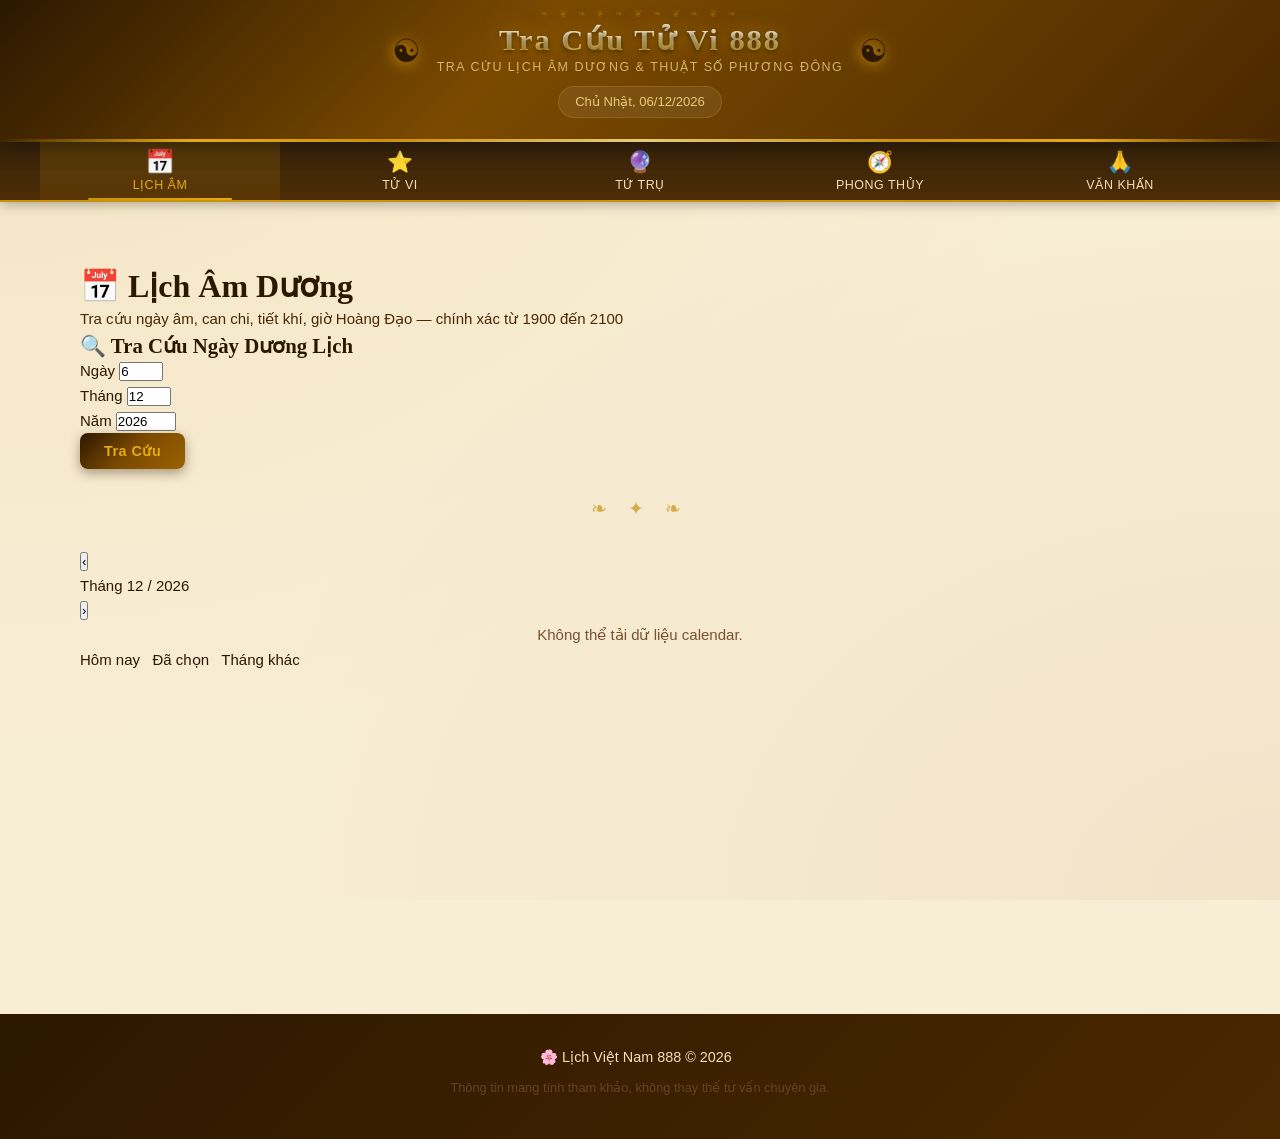
==== commit 91dd3ae4: "Add files via upload" ====
--- a/index.html
+++ b/index.html
@@ -11,7 +11,7 @@
                img-src 'self' data:;">
   <meta name="viewport" content="width=device-width, initial-scale=1.0">
   <meta name="description" content="Lịch Việt Nam 888 - Tra cứu lịch âm, tử vi, tứ trụ, phong thủy và văn khấn truyền thống Việt Nam">
-  <title>Lịch Việt Nam 888 🌸</title>
+  <title>☯ Tra Cứu Tử Vi  888 ☯</title>
 
   <!-- Google Fonts -->
   <link rel="preconnect" href="https://fonts.googleapis.com">
@@ -32,14 +32,7 @@
 
   <!-- Print CSS — phải để cuối cùng -->
   <link rel="stylesheet" href="css/print.css" media="print">
-  <script src="https://unpkg.com/telex-js@1.0.3/dist/telex.min.js"></script>
-<script>
-  document.addEventListener('DOMContentLoaded', function() {
-    if (typeof Telex !== 'undefined') {
-      Telex.init();
-    }
-  });
-</script>
+ 
 </head>
 <body>
 
@@ -49,10 +42,10 @@
       <div class="header-brand">
         <span class="brand-icon">☯</span>
         <div class="brand-text">
-          <h1 class="brand-title">Lịch Việt Nam 888</h1>
+          <h1 class="brand-title">Tra Cứu Tử Vi 888</h1>
           <p class="brand-sub">Tra cứu lịch âm dương &amp; thuật số phương Đông</p>
         </div>
-        <span class="brand-icon brand-icon-right">🌸</span>
+        <span class="brand-icon">☯</span>
       </div>
       <div class="header-today" id="header-today">
         <span id="today-solar"></span>
